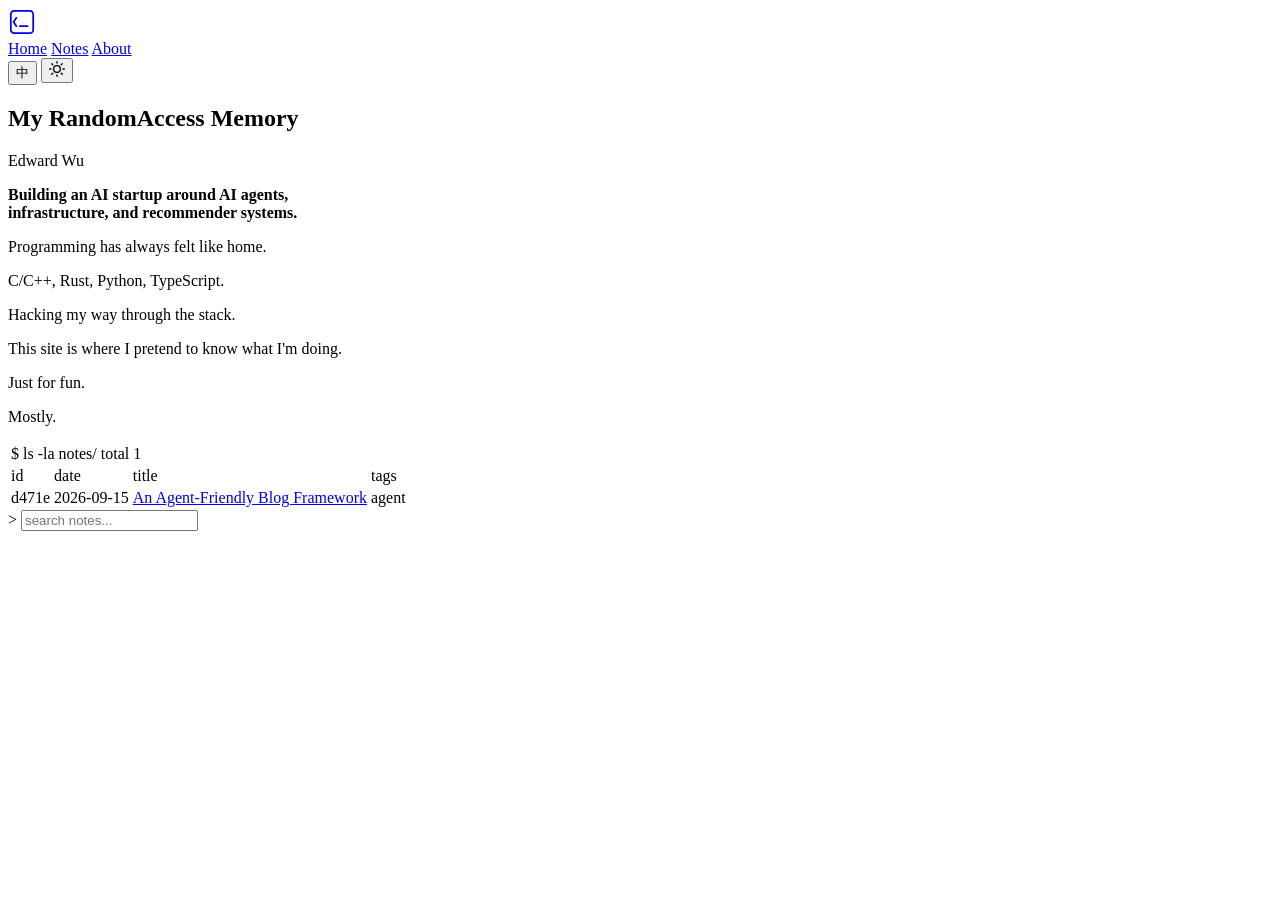
==== en/index.html @ 862ba53a "Deploy from membox: 8bcd34fa6c7d0d629f1f5a182af9117bf412e932 edzwu/membox@8bcd34fa6c7d0d629f1f5a182a" ====
<!doctype html><html lang=en><head><meta name=generator content="Hugo 0.160.1"><meta charset=utf-8><meta name=viewport content="width=device-width,initial-scale=1"><link rel=icon type=image/png sizes=32x32 href=/favicon-32x32.png><link rel=icon type=image/png sizes=16x16 href=/favicon-16x16.png><script>(function(){var t,e=localStorage.getItem("theme");(e==="dark"||e==="light")&&(document.documentElement.dataset.theme=e),t=localStorage.getItem("lang"),t&&(document.documentElement.dataset.savedLang=t)})()</script><title>Edward's Notes</title><meta name=description content="Intelligence is the ability to avoid doing work, yet getting the work done."><link rel=stylesheet media=screen href="/css/main.css?v=42"></head><body class=home data-site-title="Edward's Notes" data-home-url=/en/ data-notes-url=/en/notes/ data-about-url=/en/about/ data-nav-home-label=Home data-nav-notes-label=Notes data-nav-about-label=About><header class=site-nav id=site-nav><a href=/en/ class=nav-logo data-nav-refresh=true aria-label=Home><svg viewBox="0 0 40 40" width="28" height="28" aria-hidden="true" fill="none" stroke="currentColor" stroke-width="2.5" stroke-linecap="round"><rect x="4" y="4" width="32" height="32" rx="5"/><polyline points="12,14 8,20 12,26"/><line x1="17" y1="26" x2="28" y2="26"/></svg></a><nav class=nav-links><a href=/en/ data-nav-refresh=true aria-current=page>Home</a>
<a href=/en/notes/ data-nav-refresh=true>Notes</a>
<a href=/en/about/ data-nav-refresh=true>About</a></nav></header><button class="lang-toggle top-btn lang-toggle-nav" data-target-lang=zh data-target-url=/zh/ aria-label="Switch language" title="Switch language">
中
</button>
<button class="theme-toggle top-btn theme-toggle-nav" aria-label="Toggle theme">
<svg class="theme-icon-sun" viewBox="0 0 24 24" width="16" height="16" fill="none" stroke="currentColor" stroke-width="2" stroke-linecap="round" stroke-linejoin="round" aria-hidden="true"><circle cx="12" cy="12" r="5"/><path d="M12 1v2m0 18v2M4.22 4.22l1.42 1.42M18.36 18.36l1.42 1.42M1 12h2m18 0h2M4.22 19.78l1.42-1.42M18.36 5.64l1.42-1.42"/></svg>
<svg class="theme-icon-moon" viewBox="0 0 24 24" width="16" height="16" fill="none" stroke="currentColor" stroke-width="2" stroke-linecap="round" stroke-linejoin="round" aria-hidden="true" style="display:none"><path d="M21 12.79A9 9 0 1111.21 3 7 7 0 0021 12.79z"/></svg></button><main class=home-main><section class=hero><div class=hero-headline><h1 class=hero-title id=typewriter-title aria-label="My Random Access Memory"><span>My Random</span><span>Access Memory</span></h1></div><div class=hero-about><p class=hero-name>Edward Wu</p><p><strong>Building an AI startup around AI agents,<br>infrastructure, and recommender systems.</strong></p><p>Programming has always felt like home.</p><p class=hero-skills>C/C++, Rust, Python, TypeScript.</p><p class=hero-motto>Hacking my way through the stack.</p><p class=hero-motto>This site is where I pretend to know what I'm doing.</p><p class=hero-motto>Just for fun.</p><p class=hero-motto>Mostly.</p></div></section><section class=notes-section><table class=ls-table id=note-list><thead class=ls-head><tr><td colspan=4>$ ls -la notes/ <span class=ls-total>total 1</span></td></tr><tr class=ls-columns><td>id</td><td>date</td><td>title</td><td>tags</td></tr></thead><tbody><tr class=ls-row data-title="an agent-friendly blog framework" data-tldr="agora is a lightweight hugo-based blog evolving from human-readable to agent-native. covers markdown-first approach, terminal aesthetics, client-side search, and roadmap: did identity, rss, cross-site search, repl interaction, annotation layer." data-tags="agent "><td class=ls-id>d471e</td><td class=ls-date>2026-09-15</td><td class=ls-title><a href=/en/notes/d471e8442e94/>An Agent-Friendly Blog Framework</a></td><td class=ls-tags><span class=ls-tag>agent</span></td></tr></tbody></table></section><div class=no-results id=no-results hidden><p>no matches found.</p></div></main><div class=repl-search><span class=repl-prompt>></span>
<input type=text id=home-search placeholder="search notes..." autocomplete=off></div><script src="/js/main.js?v=7"></script></body></html>
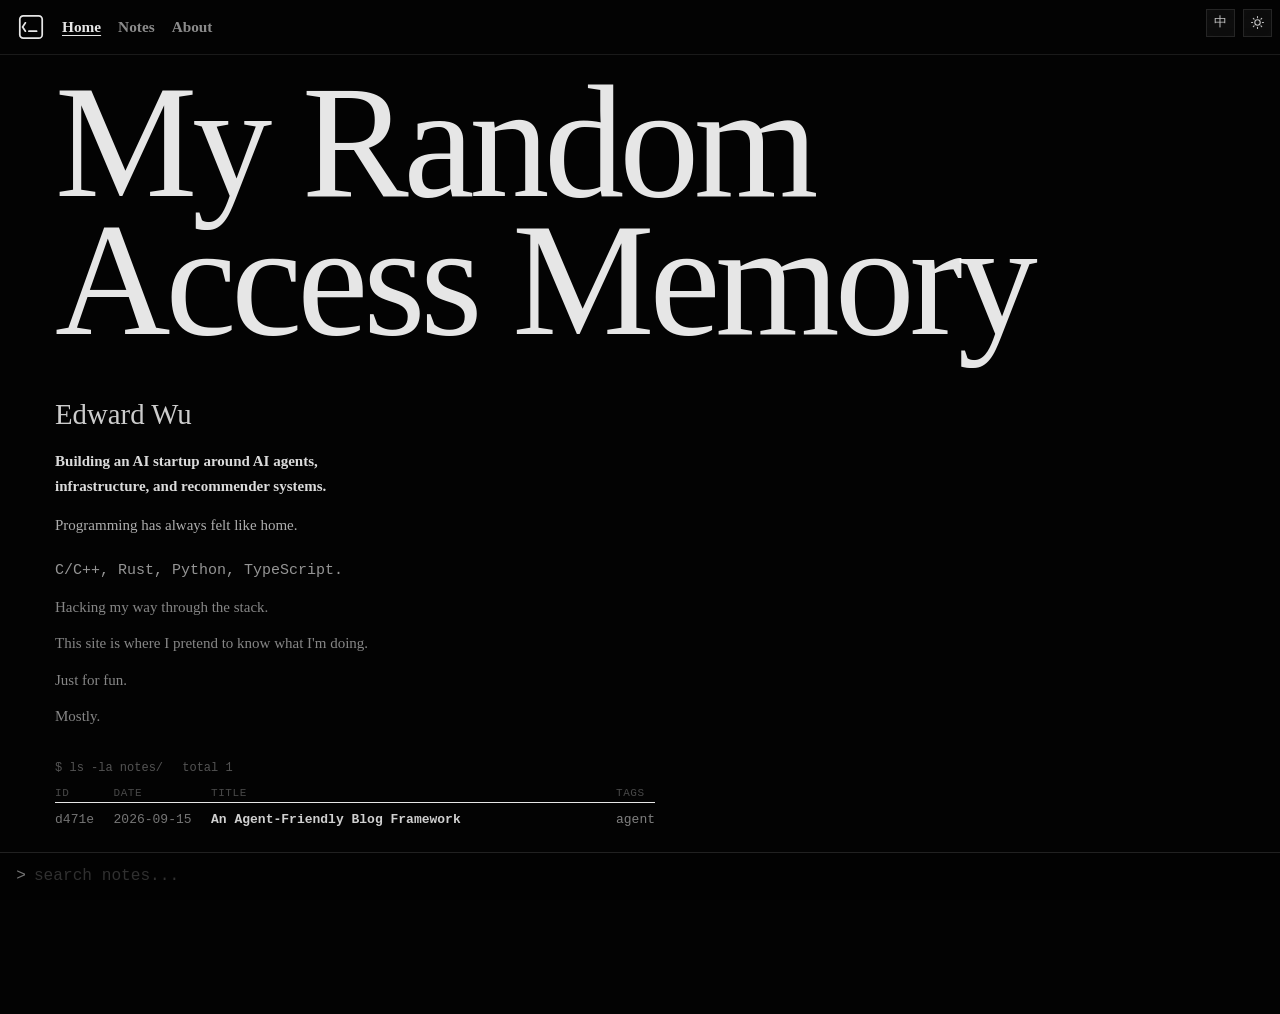
==== commit 3e313887: "Deploy from agora: 605a728e8af48f4b8d59328f6b977ad4914398e5 edzwu/agora@605a728e8af48f4b8d59328f6b97" ====
--- a/en/index.html
+++ b/en/index.html
@@ -1,4 +1,4 @@
-<!doctype html><html lang=en><head><meta name=generator content="Hugo 0.160.1"><meta charset=utf-8><meta name=viewport content="width=device-width,initial-scale=1"><link rel=icon type=image/png sizes=32x32 href=/favicon-32x32.png><link rel=icon type=image/png sizes=16x16 href=/favicon-16x16.png><script>(function(){var t,e=localStorage.getItem("theme");(e==="dark"||e==="light")&&(document.documentElement.dataset.theme=e),t=localStorage.getItem("lang"),t&&(document.documentElement.dataset.savedLang=t)})()</script><title>Edward's Notes</title><meta name=description content="Intelligence is the ability to avoid doing work, yet getting the work done."><link rel=stylesheet media=screen href="/css/main.css?v=42"></head><body class=home data-site-title="Edward's Notes" data-home-url=/en/ data-notes-url=/en/notes/ data-about-url=/en/about/ data-nav-home-label=Home data-nav-notes-label=Notes data-nav-about-label=About><header class=site-nav id=site-nav><a href=/en/ class=nav-logo data-nav-refresh=true aria-label=Home><svg viewBox="0 0 40 40" width="28" height="28" aria-hidden="true" fill="none" stroke="currentColor" stroke-width="2.5" stroke-linecap="round"><rect x="4" y="4" width="32" height="32" rx="5"/><polyline points="12,14 8,20 12,26"/><line x1="17" y1="26" x2="28" y2="26"/></svg></a><nav class=nav-links><a href=/en/ data-nav-refresh=true aria-current=page>Home</a>
+<!doctype html><html lang=en><head><meta name=generator content="Hugo 0.160.1"><meta charset=utf-8><meta name=viewport content="width=device-width,initial-scale=1"><link rel=icon type=image/png sizes=32x32 href=/favicon-32x32.png><link rel=icon type=image/png sizes=16x16 href=/favicon-16x16.png><script>(function(){var t,e=localStorage.getItem("theme");(e==="dark"||e==="light")&&(document.documentElement.dataset.theme=e),t=localStorage.getItem("lang"),t&&(document.documentElement.dataset.savedLang=t)})()</script><title>Edward's Notes</title><meta name=description content="Intelligence is the ability to avoid doing work, yet getting the work done."><link rel=stylesheet media=screen href="/css/main.css?v=43"></head><body class=home data-site-title="Edward's Notes" data-home-url=/en/ data-notes-url=/en/notes/ data-about-url=/en/about/ data-nav-home-label=Home data-nav-notes-label=Notes data-nav-about-label=About><header class=site-nav id=site-nav><a href=/en/ class=nav-logo data-nav-refresh=true aria-label=Home><svg viewBox="0 0 40 40" width="28" height="28" aria-hidden="true" fill="none" stroke="currentColor" stroke-width="2.5" stroke-linecap="round"><rect x="4" y="4" width="32" height="32" rx="5"/><polyline points="12,14 8,20 12,26"/><line x1="17" y1="26" x2="28" y2="26"/></svg></a><nav class=nav-links><a href=/en/ data-nav-refresh=true aria-current=page>Home</a>
 <a href=/en/notes/ data-nav-refresh=true>Notes</a>
 <a href=/en/about/ data-nav-refresh=true>About</a></nav></header><button class="lang-toggle top-btn lang-toggle-nav" data-target-lang=zh data-target-url=/zh/ aria-label="Switch language" title="Switch language">
 中
--- a/css/main.css
+++ b/css/main.css
@@ -0,0 +1,2849 @@
+@font-face {
+   font-family: 'HLR'; 
+   font-style: normal; 
+   font-weight: 400; 
+   src: url(/fonts/ibmplexserif-light.woff2) format('woff2');
+}
+@font-face {
+   font-family: 'CLIG';
+   font-style: normal;
+   font-weight: 400;
+   src: url(https://fonts.clig.dev/iAWriterDuospace-Regular.woff2) format('woff2');
+}
+@font-face {
+   font-family: 'CLIG';
+   font-style: italic;
+   font-weight: 400;
+   src: url(https://fonts.clig.dev/iAWriterDuospace-Italic.woff2) format('woff2');
+}
+@font-face {
+   font-family: 'CLIG';
+   font-style: normal;
+   font-weight: 600;
+   src: url(https://fonts.clig.dev/iAWriterDuospace-Bold.woff2) format('woff2');
+}
+@font-face {
+   font-family: 'CLIG';
+   font-style: italic;
+   font-weight: 600;
+   src: url(https://fonts.clig.dev/iAWriterDuospace-BoldItalic.woff2) format('woff2');
+}
+@font-face {
+   font-family: 'CLIG';
+   font-style: normal;
+   font-weight: 800;
+   src: url(https://fonts.clig.dev/EditorialNew-Regular.woff2) format('woff2');
+}
+@font-face {
+   font-family: 'HLR'; 
+   font-style: italic; 
+   font-weight: 400; 
+   src: url(/fonts/ibmplexserif-lightitalic.woff2) format('woff2');
+}
+@font-face {
+   font-family: 'HLR'; 
+   font-style: normal; 
+   font-weight: 800; 
+   src: url(/fonts/texgyreheros-bold.woff2) format('woff2');
+}
+@font-face {
+   font-family: 'HLR'; 
+   font-style: italic; 
+   font-weight: 800; 
+   src: url(/fonts/texgyreheros-bolditalic.woff2) format('woff2');
+}
+@font-face {
+   font-family: 'CLIG-PRE'; 
+   font-style: normal; 
+   font-weight: 400; 
+   src: url(/fonts/ibmplexmono-regular.woff2) format('woff2');
+}
+@font-face {
+   font-family: 'CLIG-PRE'; 
+   font-style: normal; 
+   font-weight: 800; 
+   src: url(/fonts/ibmplexmono-bold.woff2) format('woff2');
+}
+
+* {
+   font-family: inherit;
+   font-size: inherit;
+   font-weight: inherit;
+   line-height: inherit;
+   letter-spacing: inherit;
+   vertical-align: baseline;
+    
+   margin: 0;
+   padding: 0;
+    
+   color: inherit;
+   text-decoration: none;
+   text-underline-offset: 0.2em;
+   text-decoration-thickness: 1px;
+}
+
+html {
+   font-family: 'CLIG', 'HLR', serif;
+   font-weight: 400;
+   font-size: 62.5%;
+   -webkit-font-smoothing: antialiased;
+   text-align: left;
+}
+
+body {
+   font-size: 1.55rem;
+   line-height: 1.42;
+}
+@media (min-width: 1000px) {
+   body {
+      font-size: 1.6rem;
+   }
+}
+@media (min-width: 1200px) {
+   body {
+      font-size: 17px;
+   }
+}
+@media (min-width: 1600px) {
+   body {
+      font-size: 20px;
+   }
+}
+
+@media (min-width: 901px) {
+   body {
+      display: grid;
+      grid-template-columns: 25% 75%;
+      grid-gap: 0;
+   }
+   #TableOfContents {
+      grid-column: 1 / 2;
+      grid-row: 1 / 2;
+      box-sizing: border-box;
+      margin-top: 100vh;
+   }
+   #TableOfContents > ul {
+      position: -webkit-sticky;
+      position: sticky;
+      top: 0;
+      padding: calc(1.5em *0.5) 0;
+      height: 100vh;
+      box-sizing: border-box;
+      overflow: auto;
+   }
+   main {
+      grid-column: 1 / 3;
+      grid-row: 1 / 2;
+      box-sizing: border-box;
+   }
+}
+
+@media (min-width: 901px) and (min-height: 800px) {
+   #TableOfContents > ul {
+      padding-top: 1.5em;
+   }
+}
+
+#TableOfContents {
+   text-align: left;
+   top: 0;
+   left: 0;
+   bottom: 0;
+   right: 0;
+   z-index: 100;
+   -webkit-backdrop-filter: blur(3px);
+   backdrop-filter: blur(3px);
+}
+
+#menu-button {
+   display: none;
+}
+
+@media (max-width: 900px) {
+   .menu-open {
+      overflow: hidden;
+   }
+   #menu-button {
+      display: inline-block;
+      width: 100%;
+      position: fixed;
+      top: 0;
+      left: 0;
+      right: 0;
+      text-align: right;
+      padding: calc(1.5em *0.5) 2em;
+      z-index: 200;
+      border: none;
+      background: none;
+      cursor: pointer;
+      font-weight: 800;
+      font-size: 1.1em;
+   }
+   .menu-open #menu-button {
+      display: none;
+   }
+   #TableOfContents {
+      display: none;
+      position: fixed;
+      overflow: scroll;
+      padding: calc(1.5em *0.5) 0 1.5em;
+      font-weight: 800;
+      line-height: 1.2;
+   }
+   .menu-open #TableOfContents {
+      display: block;
+   }
+}
+
+#TableOfContents ul {
+   list-style: none;
+}
+
+@media (min-width: 901px) {
+   #TableOfContents > ul {
+      max-width: 18em;
+      margin: 0 auto;
+   }
+   #TableOfContents a {
+      display: inline-block;
+      opacity: 0.7;
+      transition: opacity 0.3s ease;
+   }
+}
+
+#TableOfContents > ul > li {
+   padding: 0 1.5em;
+}
+
+#TableOfContents ul ul {
+   padding: calc(1.5em * 0.25) 0 calc(1.5em * 0.25) 1.5em;
+   font-size: 66%;
+}
+
+#TableOfContents ul ul li {
+   margin-top: 0;
+   border-top: none;
+   padding: calc(1.5em * 0.05) 0;
+}
+
+#TableOfContents a:hover,
+#TableOfContents a:focus {
+   opacity: 1;
+   text-decoration: underline;
+}
+
+#TableOfContents .active > a {
+   opacity: 1;
+}
+
+@media (max-width: 900px) {
+   #TableOfContents a {
+      font-size: 250%;
+      opacity: 1;
+      letter-spacing: -0.02em;
+   }
+}
+
+main {
+   padding: 0 1.5em;
+}
+
+@media (min-width: 901px) {
+   main > section > section {
+      padding-left: 25%;
+   }
+}
+
+main > section > h1 {
+   position: relative;
+   height: 75vh;
+   max-width: 10em;
+   margin: 0;
+   display: flex;
+   flex-direction: column;
+   justify-content: flex-start;
+   /* text-align: center; */
+   box-sizing: border-box;
+   padding: calc(1.5em * 0.1) 0 0;
+   font-size: 14vw;
+   left: -0.025em;
+   line-height: 1;
+   letter-spacing: -0.05em;
+   font-weight: 800;
+}
+@media (max-width: 750px) and (orientation: landscape) {
+   main > section > h1 {
+      font-size: 10vw;
+   }
+}
+@media (min-width: 1000px) {
+   main > section > h1 {
+      font-size: 150px;
+   }
+}
+@media (min-width: 120vh) {
+   main > section > h1 {
+      font-size: 16vh;
+   }
+}
+
+main > section > h1 + p {
+   position: relative;
+   height: 25vh;
+   display: table-cell;
+   vertical-align: bottom;
+   margin: 0 auto;
+   box-sizing: border-box;
+   padding: 0 0 1.5em;
+   max-width: 35em;
+   font-weight: 800;
+}
+
+main > section > h1 + p a {
+   display: inline;
+}
+
+.github-button {
+   margin: 1.5em auto;
+}
+
+/* HACK: this makes the table of contents highlighting work when you click on a link in the table of contents */
+section {
+   margin-bottom: 1px;
+}
+
+section section:after {
+   content: " ";
+   display: block;
+   width: 100%;
+   height: calc(33vh - (1.5em * 2));
+}
+
+section section:last-child::after {
+   content: none;
+}
+
+h2, h3 {
+   position: -webkit-sticky;
+   position: sticky;
+   top: 0;
+   margin: 0 auto 0;
+   padding: calc(1.5em *0.5) 7em calc(1.5em *0.5) 0;
+   z-index: 50;
+   font-weight: 800;
+}
+
+h3 {
+   white-space: nowrap;
+}
+
+@media (min-width: 901px) and (min-height: 800px) {
+   h2, h3 {
+      padding-top: 1.5em;
+      padding-right: 0;
+   }
+}
+
+h3:before {
+   content: attr(data-parent-heading)" ";
+   display: inline-block;
+   font-weight: 400;
+   padding-right: 0.5em;
+   position: relative;
+   opacity: 0.7;
+}
+
+h2:after, h3:after {
+   content: " ";
+   position: absolute;
+   top: calc(1.5em *-0.5);
+   left: 0;
+   right: 0;
+   bottom: 0;
+   z-index: -1;
+}
+
+h4, h5, h6 {
+   font-weight: 800;
+}
+
+h1 a.permalink {
+   display: none;
+}
+
+a.permalink::before {
+   content: "#";
+}
+
+a.permalink {
+   font-weight: 400;
+   text-decoration: none;
+   margin-left: 0.5em;
+   opacity: 0.7;
+}
+
+@media (max-width: 900px) {
+   a.permalink {
+      display: none;
+   }
+}
+
+a.permalink:hover,
+a.permalink:focus {
+   opacity: 1;
+   text-decoration: none;
+}
+
+a.permalink:hover::after,
+a.permalink:focus::after {
+   content: " permalink ";
+   font-size: 60%;
+   text-transform: uppercase;
+   vertical-align: middle;
+}
+
+main p, 
+main ol, 
+main ul,
+main iframe, 
+main img, 
+main blockquote, 
+main table, 
+main hr { 
+   margin: 1.7em 0;
+   font-weight: 400;
+}
+
+main ol li, 
+main ul li {
+   padding-left: 3em;
+}
+
+main ul li {
+   list-style: none;
+}
+
+main ul li:before {
+   content: " ";
+   position: relative;
+   float: left;
+   margin-left: -1.5em;
+   top: 0.45em;
+   width: 0.6em;
+   height: 0.6em;
+   border-radius: 50%;
+}
+
+main ol {
+   counter-reset: ordered-list;
+}
+
+main ol > li {
+   list-style: none;
+   counter-increment: ordered-list;
+}
+
+main ol > li:before {
+   content: counter(ordered-list)". ";
+   float: left;
+   min-width: 3em;
+   margin-left: -3em;
+   text-align: center;
+}
+
+main a {
+   text-decoration: underline;
+}
+
+main strong {
+   font-weight: 600;
+}
+
+main img {
+   display: block;
+   width: 100%;
+   height: auto;
+   margin: 4rem auto;
+}
+
+main quote {
+   font-style: italic;
+}
+
+main quote:before {
+   content: "\201C";
+   padding-right: 0.1em;
+}
+
+main quote:after {
+   content: "\201D";
+   padding-left: 0.05em;
+}
+
+main blockquote {
+   font-style: italic;
+   padding-left: 1.5em;
+   padding-right: 1.5em;
+   box-sizing: border-box;
+   margin: 4rem auto 0;
+}
+
+main blockquote p:first-child::before {
+   content: "\201C";
+   position: relative;
+   float: left;
+   text-align: right;
+   width: 1.4em;
+   margin-left: -1.5em;
+   padding-right: 0.1em;
+}
+
+main blockquote p:last-child::after {
+   content: "\201D";
+   padding-left: 0.05em;
+}
+
+main cite {
+   position: relative;
+   display: block;
+   padding-left: 1.5em;
+   box-sizing: border-box;
+   font-style: normal;
+   margin: 0 auto 4rem;
+}
+
+main cite:before {
+   content: "–";
+   position: relative;
+   float: left;
+   margin-left: -1.5em;
+   width: 1.5em;
+}
+
+main table {
+   width: 100%;
+   height: auto;
+   margin: 4rem auto;
+   border-collapse: collapse;
+}
+
+main table th {
+   font-weight: 600;
+   padding: calc(1.7em * 0.25) 0;
+   border-bottom: 2px solid;
+}
+
+main table td {
+   border-top: 1px solid;
+   padding: calc(1.7em * 0.25) 0;
+}
+
+main hr {
+   border: none;
+   border-bottom: 1px solid;
+   margin: 4rem auto;
+}
+
+h2+p, h3+p {
+   margin-top: calc(1.7em *0.5);
+}
+
+code {
+   font-family: 'CLIG-PRE';
+   padding: 0 0.25em;
+}
+
+pre {
+   display: block;
+   position: relative;
+   width: 100%;
+   box-sizing: border-box;
+   margin: 4rem auto;
+   padding: 2.5em 5px 5px;
+   font-size: 14px;
+   line-height: 1.8;
+   color: white;
+   border-radius: 5px;
+}
+
+pre code {
+   display: block;
+   overflow-x: auto;
+   padding: 3em 3rem;
+   font-weight: 400;
+   border-radius: 0 0 3px 3px;
+}
+
+pre code strong {
+   font-weight: 600;
+}
+
+@media (min-width: 750px) {
+   body section h2,
+   body section h3,
+   body section h4,
+   body section h5,
+   body section h6,
+   body section p,
+   body section ol,
+   body section ul,
+   body section pre,
+   body section iframe,
+   body section img,
+   body section blockquote,
+   body section table,
+   body section hr {
+      margin-left: auto;
+      margin-right: auto;
+      max-width: 78rem;
+   }
+}
+
+@media (min-width: 900px) {
+   body section h2,
+   body section h3,
+   body section h4,
+   body section h5,
+   body section h6,
+   body section p,
+   body section ol,
+   body section ul,
+   body section pre,
+   body section iframe,
+   body section img,
+   body section blockquote,
+   body section table,
+   body section hr {
+      max-width: 60rem;
+   }
+}
+
+footer {
+   margin-top: 100vh;
+   padding: 1.5em;
+   grid-column: 1 / 3;
+}
+footer a {
+   text-decoration: underline;
+}
+footer strong {
+   font-weight: 600;
+}
+
+body section iframe {
+   display: block;
+   margin-left:auto!important;
+   margin-right:auto!important;
+   width: 100%!important;
+}
+
+
+body {
+   color: rgba(0,0,0,1);
+   background: rgba(255,255,255,1);
+}
+#TableOfContents {
+   background: rgba(255,255,255,0.6);
+}
+h2:after, h3:after {
+   background: rgba(255,255,255,1);
+   box-shadow: 0 0 25px rgba(255,255,255,1);
+}
+main ul li:before {
+   background: rgba(0,0,0,1);
+}
+code {
+   background: rgba(0,0,0,0.3);
+}
+pre {
+   background: rgba(0,0,0,0.3);
+}
+pre code {
+   color: rgb(255,255,255,1);
+   background: rgba(0,0,0,0.5);
+}
+/* ===== Homepage & List Page Overrides ===== */
+/* ===== Homepage: sidebar + post list ===== */
+/* ===== Global nav & search ===== */
+.site-nav {
+   display: flex;
+   align-items: center;
+   gap: 1em;
+   position: relative;
+   z-index: 90;
+   padding: calc(1.5em * 0.5) 1em;
+   border-bottom: 1px solid rgba(0,0,0,0.1);
+}
+
+.nav-logo {
+   display: inline-flex;
+   align-items: center;
+   justify-content: center;
+   text-decoration: none;
+   flex-shrink: 0;
+}
+
+.nav-logo svg {
+   display: block;
+}
+
+.nav-links {
+   display: flex;
+   gap: 1em;
+   align-items: center;
+}
+
+.nav-links a {
+   font-weight: 800;
+   font-size: 0.9em;
+   text-decoration: none;
+   opacity: 0.6;
+   transition: opacity 0.2s ease;
+}
+
+.nav-links a:hover,
+.nav-links a[aria-current="page"] {
+   opacity: 1;
+   text-decoration: underline;
+}
+
+.theme-toggle {
+   margin-left: auto;
+   display: inline-flex;
+   align-items: center;
+   justify-content: center;
+   background: none;
+   border: none;
+   cursor: pointer;
+   padding: 0.25em;
+   opacity: 0.55;
+   transition: opacity 0.2s ease;
+   color: inherit;
+}
+
+.theme-toggle:hover {
+   opacity: 1;
+}
+
+.lang-toggle {
+   display: inline-flex;
+   align-items: center;
+   justify-content: center;
+   background: none;
+   border: none;
+   cursor: pointer;
+   padding: 0.25em 0.35em;
+   opacity: 0.55;
+   transition: opacity 0.2s ease;
+   color: inherit;
+   font-family: 'CLIG-PRE', monospace;
+   font-size: 13px;
+   min-width: 1.8em;
+}
+
+.lang-toggle:hover {
+   opacity: 1;
+}
+
+.top-btn {
+   display: inline-flex;
+   align-items: center;
+   justify-content: center;
+   background: rgba(128,128,128,0.1);
+   border: 1px solid rgba(128,128,128,0.25);
+   cursor: pointer;
+   padding: 0.45rem;
+   color: inherit;
+   font-family: 'CLIG-PRE', monospace;
+   font-size: 13px;
+   line-height: 1;
+   min-width: 2.2em;
+   min-height: 2.2em;
+   opacity: 0.85;
+   transition: opacity 0.2s ease, background 0.2s ease, border-color 0.2s ease;
+   -webkit-backdrop-filter: blur(12px);
+   backdrop-filter: blur(12px);
+   box-sizing: border-box;
+}
+
+.top-btn:hover {
+   opacity: 1;
+   background: rgba(128,128,128,0.18);
+   border-color: rgba(128,128,128,0.4);
+}
+
+.top-btn svg {
+   width: 1em;
+   height: 1em;
+}
+
+.article-back {
+   display: none;
+   text-decoration: none;
+}
+
+.toc-back {
+   display: inline-block;
+   margin-bottom: 1.2em;
+   font-weight: 800;
+   font-size: 1.15em;
+   opacity: 0.55;
+   text-decoration: none;
+}
+
+.toc-back:hover,
+.toc-back:focus {
+   opacity: 1;
+   text-decoration: underline;
+}
+
+@media (min-width: 901px) {
+   .lang-toggle-nav {
+      display: inline-flex;
+      position: fixed;
+      top: 0.85rem;
+      right: 4.5rem;
+      top: max(0.85rem, env(safe-area-inset-top));
+      right: max(4.5rem, env(safe-area-inset-right));
+      z-index: 200;
+      margin-left: 0;
+   }
+   .theme-toggle-nav {
+      display: inline-flex;
+      position: fixed;
+      top: 0.85rem;
+      right: 0.85rem;
+      top: max(0.85rem, env(safe-area-inset-top));
+      right: max(0.85rem, env(safe-area-inset-right));
+      z-index: 200;
+      margin-left: 0;
+   }
+   .theme-toggle-left {
+      display: inline-flex;
+      position: fixed;
+      top: 0.85rem;
+      left: 0.85rem;
+      top: max(0.85rem, env(safe-area-inset-top));
+      left: max(0.85rem, env(safe-area-inset-left));
+      z-index: 200;
+      margin-left: 0;
+   }
+
+   /* Article page: both toggles sit side-by-side on the right */
+   .single-page .theme-toggle-left {
+      left: auto;
+      right: 0.85rem;
+      right: max(0.85rem, env(safe-area-inset-right));
+   }
+}
+
+@media (max-width: 900px) {
+   .lang-toggle-nav,
+   .theme-toggle-nav {
+      top: 0.85rem;
+      top: max(0.85rem, env(safe-area-inset-top));
+      bottom: auto;
+      z-index: 201;
+      margin-left: 0;
+   }
+   .lang-toggle-nav {
+      display: inline-flex;
+      position: fixed;
+      right: 4.5rem;
+      right: max(4.5rem, env(safe-area-inset-right));
+   }
+   .theme-toggle-nav {
+      display: inline-flex;
+      position: fixed;
+      right: 0.85rem;
+      right: max(0.85rem, env(safe-area-inset-right));
+   }
+   .theme-toggle-left {
+      display: inline-flex;
+      position: fixed;
+      top: calc(1.5em * 0.5);
+      left: 1.5em;
+      z-index: 201;
+      margin-left: 0;
+   }
+}
+
+/* REPL search */
+.repl-search {
+   position: fixed;
+   bottom: 0;
+   left: 0;
+   right: 0;
+   z-index: 100;
+   display: flex;
+   align-items: center;
+   gap: 0.5em;
+   padding: 0.75em 1em;
+   border-top: 1px solid rgba(0,0,0,0.15);
+   background: rgba(255,255,255,0.95);
+   font-family: 'CLIG-PRE', monospace;
+   font-size: 0.95em;
+}
+
+.repl-prompt {
+   opacity: 0.5;
+   flex-shrink: 0;
+}
+
+#home-search {
+   flex: 1;
+   border: none;
+   background: transparent;
+   outline: none;
+   font-family: 'CLIG-PRE', monospace;
+   font-size: inherit;
+   color: inherit;
+   padding: 0;
+   min-width: 0;
+}
+
+#home-search::placeholder {
+   opacity: 0.4;
+}
+
+/* ===== Homepage ===== */
+body.home {
+   display: block;
+   color: rgba(255,255,255,0.9);
+   background: rgb(3,3,3);
+}
+
+.home #menu-button,
+.home #TableOfContents {
+   display: none;
+}
+
+.home .site-nav {
+   color: rgba(255,255,255,0.9);
+   background: rgb(3,3,3);
+   border-bottom-color: rgba(255,255,255,0.09);
+}
+
+.home .repl-search {
+   background: rgba(3,3,3,0.95);
+   border-top-color: rgba(255,255,255,0.12);
+}
+
+.home-main {
+   max-width: none;
+   margin: 0;
+   padding: 0.9em clamp(26px, 4.3vw, 56px) 5.5em;
+}
+
+/* Hero */
+.hero {
+   min-height: auto;
+   display: flex;
+   flex-direction: column;
+   align-items: flex-start;
+   justify-content: flex-start;
+   text-align: left;
+   width: 100%;
+   max-width: 64em;
+   margin: 0;
+   padding: 0.25em 0 1.45em;
+   box-sizing: border-box;
+}
+
+.hero-headline {
+   width: 100%;
+}
+
+.hero-title {
+   font-family: 'HLR', serif;
+   font-weight: 400;
+   font-size: clamp(66px, 12.5vw, 172px);
+   line-height: 0.86;
+   letter-spacing: -0.032em;
+   margin: 0;
+   padding: 0;
+}
+
+.hero-title > span {
+   display: block;
+}
+
+.type-char {
+   display: inline;
+}
+
+.type-cursor {
+   display: inline;
+   animation: blink 1s step-end infinite;
+}
+
+@keyframes blink {
+   0%, 100% { opacity: 1; }
+   50% { opacity: 0; }
+}
+
+.hero-about {
+   margin-top: 2.9em;
+   max-width: 52rem;
+   color: rgba(255,255,255,0.68);
+   line-height: 1.68;
+}
+
+.hero-about p {
+   margin: 0;
+   font-size: 15px;
+}
+
+.hero-about p + p {
+   margin-top: 0.9em;
+}
+
+.hero-name {
+   font-family: 'HLR', serif !important;
+   font-size: clamp(28px, 2.25vw, 34px) !important;
+   line-height: 1.05;
+   margin-bottom: 0.7em !important;
+   color: rgba(255,255,255,0.8);
+}
+
+.hero-oneline {
+   font-size: 14px;
+   opacity: 0.5;
+   font-weight: 400;
+   margin-left: 0.3em;
+}
+
+.hero-skills {
+   font-family: 'CLIG-PRE', monospace;
+   font-size: 15px !important;
+   margin-top: 1.35em !important;
+   color: rgba(255,255,255,0.58) !important;
+}
+
+.hero-motto {
+   margin-top: 0.75em !important;
+   color: rgba(255,255,255,0.52) !important;
+}
+
+.hero-about strong {
+   color: rgba(255,255,255,0.86);
+   font-weight: 800;
+}
+
+/* Notes section */
+.notes-section {
+   width: 100%;
+   max-width: none;
+   margin: 0;
+   padding: 0 0 5em;
+}
+
+.ls-page-main {
+   width: 100%;
+   max-width: 88em;
+   margin: 0 auto;
+   padding: 1em 1.2em 5.5em;
+}
+
+.ls-section {
+   width: 100%;
+   max-width: none;
+   margin: 0;
+}
+
+.notes-index-main {
+   width: 100%;
+   max-width: 96em;
+   margin: 0 auto;
+   padding: 1em 2em 5.5em 1em;
+}
+
+.notes-index-section {
+   width: 100%;
+}
+
+@media (max-width: 900px) {
+   .home-main {
+      padding-top: 0.6em;
+   }
+
+   .hero {
+      justify-content: flex-start;
+      min-height: auto;
+      max-width: 100%;
+      padding-top: 0.1em;
+   }
+
+   .hero-title {
+      font-size: clamp(48px, 13vw, 96px);
+      line-height: 0.9;
+   }
+
+   .hero-about {
+      margin-top: 1.8em;
+      max-width: 100%;
+      line-height: 1.62;
+   }
+
+   .hero-about p {
+      font-size: 14px;
+   }
+
+   .hero-about p + p {
+      margin-top: 0.85em;
+   }
+
+   .hero-about br {
+      display: initial;
+   }
+
+   .hero-name {
+      font-size: 25px !important;
+   }
+
+   .notes-section {
+      width: 100%;
+      padding-left: 1.15em;
+      padding-right: 1.15em;
+      box-sizing: border-box;
+   }
+
+   .ls-page-main {
+      padding-left: 1.15em;
+      padding-right: 1.15em;
+      box-sizing: border-box;
+   }
+
+   .notes-index-main {
+      padding-left: 1.15em;
+      padding-right: 1.15em;
+      box-sizing: border-box;
+   }
+}
+
+/* ls table */
+.ls-table {
+   width: 100%;
+   border-collapse: collapse;
+   font-family: 'CLIG-PRE', monospace;
+   font-size: 13px;
+   line-height: 1.5;
+   table-layout: auto;
+   margin: 0;
+}
+
+.ls-head {
+   border-bottom: 1px solid rgba(0,0,0,0.2);
+}
+
+.ls-head td {
+   border-top: none;
+   padding: 0.4em 0;
+   opacity: 0.35;
+   font-size: 12px;
+}
+
+.ls-columns td {
+   padding: 0.3em 0 0.1em;
+   opacity: 0.3;
+   font-size: 11px;
+   text-transform: uppercase;
+   letter-spacing: 0.05em;
+}
+
+.ls-total {
+   margin-left: 1em;
+}
+
+.ls-row {
+   border-bottom: 1px solid rgba(0,0,0,0.1);
+   transition: background 0.15s ease;
+}
+
+.ls-row:last-child {
+   border-bottom: none;
+}
+
+.ls-row:hover {
+   background: rgba(0,0,0,0.03);
+}
+
+.ls-row[hidden] {
+   display: none;
+}
+
+.ls-id,
+.ls-date {
+   white-space: nowrap;
+   padding: 0.5em 1.5em 0.5em 0;
+   opacity: 0.5;
+   width: 1%;
+}
+
+.ls-title {
+   width: 100%;
+   padding: 0.5em 1.5em 0.5em 0;
+}
+
+.ls-title a {
+   font-weight: 600;
+   text-decoration: none;
+   font-family: inherit;
+   font-size: 13px;
+   opacity: 0.9;
+}
+
+.ls-title a:hover {
+   text-decoration: underline;
+}
+
+.ls-tags {
+   white-space: nowrap;
+   text-align: right;
+   padding: 0.5em 0;
+   width: 1%;
+}
+
+.ls-tag {
+   display: inline-block;
+   opacity: 0.55;
+}
+
+.ls-tag + .ls-tag:before {
+   content: " ";
+}
+
+.notes-index-table {
+   width: 100%;
+   border-collapse: collapse;
+   font-family: 'CLIG-PRE', monospace;
+   font-size: 13px;
+   line-height: 1.5;
+   table-layout: auto;
+   margin: 0;
+}
+
+.notes-index-head {
+   border-bottom: 1px solid rgba(0,0,0,0.2);
+}
+
+.notes-index-head td {
+   border-top: none;
+   padding: 0.4em 0;
+   opacity: 0.35;
+   font-size: 12px;
+}
+
+.notes-index-columns td {
+   padding: 0.3em 0 0.1em;
+   opacity: 0.3;
+   font-size: 11px;
+   text-transform: uppercase;
+   letter-spacing: 0.05em;
+}
+
+.notes-index-total {
+   margin-left: 1em;
+}
+
+.notes-index-row {
+   border-bottom: 1px solid rgba(0,0,0,0.1);
+   transition: background 0.15s ease;
+}
+
+.notes-index-row:last-child {
+   border-bottom: none;
+}
+
+.notes-index-row:hover {
+   background: rgba(0,0,0,0.03);
+}
+
+.notes-index-id,
+.notes-index-date {
+   white-space: nowrap;
+   padding: 0.5em 1.5em 0.5em 0;
+   opacity: 0.5;
+   width: 1%;
+}
+
+.notes-index-title {
+   width: 100%;
+   padding: 0.5em 1.5em 0.5em 0;
+}
+
+.notes-index-title a {
+   font-weight: 600;
+   text-decoration: none;
+   font-family: inherit;
+   font-size: 13px;
+   opacity: 0.9;
+}
+
+.notes-index-title a:hover {
+   text-decoration: underline;
+}
+
+.notes-index-tags {
+   white-space: nowrap;
+   text-align: right;
+   padding: 0.5em 0;
+   width: 1%;
+}
+
+.notes-index-tag {
+   display: inline-block;
+   opacity: 0.55;
+}
+
+.notes-index-tag + .notes-index-tag:before {
+   content: " ";
+}
+
+.no-results {
+   padding: 2em 0;
+   text-align: center;
+   opacity: 0.5;
+   font-family: 'CLIG-PRE', monospace;
+}
+
+/* ===== Article meta & TLDR ===== */
+.page-toc {
+   display: none;
+}
+
+.article-meta {
+   text-align: center;
+   margin: 1.35em 0 2.2em;
+   font-size: 0.9em;
+   opacity: 0.5;
+}
+
+.article-meta time + .article-tags:before {
+   content: " · ";
+}
+
+.article-tag {
+   text-decoration: none;
+}
+
+.article-tag:hover {
+   text-decoration: underline;
+}
+
+.article-tldr {
+   display: flex;
+   align-items: flex-start;
+   gap: 0.9em;
+   max-width: 30.5em;
+   margin: 0 auto;
+   padding: 0.9em 1.2em;
+   border-left: none;
+   font-size: 0.95em;
+   line-height: 1.5;
+   opacity: 0.85;
+}
+
+.article-tldr-rule {
+   flex: 0 0 auto;
+   width: 3px;
+   height: 2.3em;
+   margin-top: 0.15em;
+   background: currentColor;
+}
+
+.article-tldr-copy {
+   min-width: 0;
+}
+
+.article-tldr strong {
+   display: inline;
+   margin-right: 0.55em;
+   font-weight: 600;
+}
+
+.single-main .article-meta,
+.single-main .article-tldr {
+   max-width: var(--article-measure);
+}
+
+.single-main .article-meta {
+   text-align: left;
+}
+
+.single-main .article-tldr {
+   margin-left: 0;
+   margin-right: 0;
+}
+
+.single-main {
+   --article-measure: min(100%, 72rem);
+   --article-hero-measure: min(100%, 112rem);
+   --article-title-measure: 6em;
+   padding: 0 clamp(20px, 5vw, 72px) 6em;
+   font-size: 16px;
+   line-height: 1.45;
+   overflow-wrap: break-word;
+}
+
+.single-main article {
+   max-width: var(--article-hero-measure);
+   margin: 0 auto;
+}
+
+.single-main article > section {
+   margin-bottom: 0;
+}
+
+.single-main article > section::after,
+.single-main article section section::after {
+   content: none;
+}
+
+.single-main h1 {
+   font-family: 'CLIG', 'HLR', serif;
+   display: flex;
+   align-items: center;
+   justify-content: center;
+   min-height: 75vh;
+   box-sizing: border-box;
+   padding: 0.5em 0 0;
+   font-size: clamp(56px, 12vw, 150px);
+   font-weight: 800;
+   line-height: 1;
+   letter-spacing: -0.02em;
+   text-align: center;
+   margin: 0 auto;
+   max-width: var(--article-title-measure);
+}
+
+@media (min-width: 744px) {
+   .single-main h1 {
+      font-size: clamp(72px, 13vw, 165px);
+   }
+}
+
+@media (min-width: 120vh) {
+   .single-main h1 {
+      font-size: min(16vh, 165px);
+   }
+}
+
+.single-main .article-tldr {
+   min-height: 25vh;
+   box-sizing: border-box;
+   padding-top: calc(12.5vh - 2.6em);
+   padding-bottom: 1.7em;
+   text-align: left;
+   max-width: min(100%, 38em);
+   margin: 0 auto;
+}
+
+.single-main .article-meta {
+   max-width: var(--article-measure);
+   margin-left: auto;
+   margin-right: auto;
+   text-align: left;
+   font-family: 'CLIG', 'HLR', serif;
+}
+
+.single-main h2,
+.single-main h3 {
+   position: -webkit-sticky;
+   position: sticky;
+   top: 0;
+   padding: 0.58em 8.5rem 0.58em 0;
+   z-index: 45;
+   max-width: var(--article-measure);
+   line-height: 1.18;
+}
+
+.single-main h2 {
+   font-size: 1.45em;
+   margin-top: 1.9em;
+   margin-bottom: 0.45em;
+}
+
+.single-main h3 {
+   font-size: 1.1em;
+   margin-top: 1.45em;
+   margin-bottom: 0.38em;
+   white-space: normal;
+}
+
+.single-main h3::before {
+   content: attr(data-parent-heading)" ";
+   display: inline-block;
+   font-weight: 400;
+   padding-right: 0.45em;
+   opacity: 0.52;
+}
+
+.single-main h2::after,
+.single-main h3::after {
+   content: " ";
+   position: absolute;
+   top: 0;
+   left: -0.7em;
+   right: -0.7em;
+   bottom: 0;
+   z-index: -1;
+   background: rgba(255,255,255,0.74);
+   -webkit-backdrop-filter: blur(8px);
+   backdrop-filter: blur(8px);
+}
+
+.single-main p,
+.single-main ol,
+.single-main ul,
+.single-main blockquote,
+.single-main table,
+.single-main hr,
+.single-main pre {
+   max-width: var(--article-measure);
+}
+
+.single-main p,
+.single-main li {
+   font-size: 1em;
+}
+
+.single-main li {
+   line-height: 1.45;
+}
+
+.single-main ol li,
+.single-main ul li {
+   padding-left: 1.55em;
+}
+
+.single-main ul li::before {
+   margin-left: -1.05em;
+   top: 0.58em;
+   width: 0.38em;
+   height: 0.38em;
+}
+
+.single-main ol > li::before {
+   min-width: 1.55em;
+   margin-left: -1.55em;
+   text-align: left;
+}
+
+.single-main p,
+.single-main ol,
+.single-main ul {
+   margin-top: 1em;
+   margin-bottom: 1em;
+}
+
+@media (min-width: 1200px) {
+   .single-main {
+      font-size: 17px;
+   }
+}
+
+@media (min-width: 1600px) {
+   .single-main {
+      font-size: 20px;
+   }
+}
+
+.single-main pre {
+   font-size: 14px;
+}
+
+.single-main pre code {
+   padding: 1.4em 1.5em;
+}
+
+.single-main table,
+.single-main pre {
+   overflow-x: auto;
+}
+
+.single-main table {
+   display: block;
+   width: max-content;
+   max-width: var(--article-measure);
+}
+
+.single-main code {
+   overflow-wrap: break-word;
+}
+
+@media (min-width: 1180px) {
+   body.single-page {
+      display: grid;
+      grid-template-columns: 25% minmax(0, 75%);
+   }
+
+   .single-page .page-toc {
+      display: block;
+      grid-column: 1 / 2;
+      grid-row: 1 / 2;
+      align-self: start;
+      position: sticky;
+      top: 0;
+      height: 100vh;
+      box-sizing: border-box;
+      overflow: auto;
+      margin-top: 100vh;
+      padding: calc(1.7em * 0.5) clamp(20px, 3vw, 40px) 1.7em 0;
+      font-family: 'CLIG', 'HLR', serif;
+      font-size: 1.05em;
+      font-weight: 800;
+      line-height: 1.4;
+      border-right: none;
+   }
+
+   .single-page main {
+      grid-column: 2 / 3;
+      grid-row: 1 / 2;
+      --article-sidebar-width: 25vw;
+      padding-left: clamp(28px, 4vw, 72px);
+      padding-right: clamp(28px, 6vw, 96px);
+   }
+
+   .single-main article {
+      margin-left: 0;
+      margin-right: auto;
+   }
+
+   .single-main h1,
+   .single-main .article-tldr {
+      transform: translateX(calc(var(--article-sidebar-width) / -2));
+   }
+
+   .single-page #TableOfContents {
+      margin-top: 0;
+      position: static;
+      background: transparent;
+      -webkit-backdrop-filter: none;
+      backdrop-filter: none;
+   }
+
+   .single-page #TableOfContents > ul {
+      position: static;
+      height: auto;
+      max-width: 18em;
+      margin: 0 auto;
+      padding: 0;
+      overflow: visible;
+   }
+
+   .single-page #TableOfContents > ul > li {
+      padding: 0 1.7em;
+      margin-bottom: 0;
+   }
+
+   .single-page #TableOfContents ul li + li {
+      padding-top: calc(1.7em * 0.25);
+   }
+
+   .single-page #TableOfContents ul ul {
+      padding: 0.5em 0 0 1.7em;
+      font-size: 75%;
+      letter-spacing: 0.025em;
+      opacity: 1;
+   }
+
+   .single-page #TableOfContents a {
+      display: inline-block;
+      opacity: 0.5;
+   }
+
+   .single-page #TableOfContents a:hover,
+   .single-page #TableOfContents a:focus,
+   .single-page #TableOfContents .active > a {
+      opacity: 1;
+   }
+
+   .single-page #menu-button {
+      display: none;
+   }
+
+   .single-page .toc-back {
+      display: none;
+   }
+
+   .single-page .article-back {
+      display: inline-flex;
+      position: fixed;
+      top: 0.85rem;
+      top: max(0.85rem, env(safe-area-inset-top));
+      right: 8.15rem;
+      right: max(8.15rem, env(safe-area-inset-right));
+      z-index: 200;
+      margin-left: 0;
+   }
+
+   .single-main h2,
+   .single-main h3 {
+      padding-right: 0;
+   }
+}
+
+@media (max-width: 1179px) {
+   .single-page {
+      --article-menu-right: clamp(28px, 4vw, 56px);
+      --article-action-right: clamp(1.45rem, 4.5vw, 2.2rem);
+      --article-action-bottom: calc(5.4rem + env(safe-area-inset-bottom));
+      --article-action-gap: 2.8em;
+   }
+
+   .single-page.menu-open {
+      display: block;
+      overflow: auto;
+      min-height: var(--toc-scroll-height, 100vh);
+   }
+
+   .single-page.menu-open main {
+      max-height: var(--toc-scroll-height, 100vh);
+      overflow: hidden;
+      pointer-events: none;
+      user-select: none;
+   }
+
+   .single-page.menu-open::before {
+      content: "";
+      position: fixed;
+      inset: 0;
+      z-index: 170;
+      pointer-events: none;
+      background: rgba(255,255,255,0.62);
+      -webkit-backdrop-filter: blur(10px);
+      backdrop-filter: blur(10px);
+   }
+
+   .single-page #menu-button {
+      display: inline-block;
+      width: auto;
+      min-width: 0;
+      min-height: 0;
+      position: fixed;
+      top: 0.85rem;
+      top: max(0.85rem, env(safe-area-inset-top));
+      left: auto;
+      right: var(--article-menu-right);
+      right: max(var(--article-menu-right), env(safe-area-inset-right));
+      z-index: 200;
+      padding: 0;
+      border: none;
+      background: transparent;
+      -webkit-backdrop-filter: none;
+      backdrop-filter: none;
+      color: inherit;
+      cursor: pointer;
+      font-family: 'CLIG', 'HLR', serif;
+      font-size: clamp(20px, 2.3vw, 26px);
+      font-weight: 800;
+      line-height: 1.4;
+      box-sizing: border-box;
+      opacity: 0.5;
+   }
+
+   .single-page.menu-open #menu-button {
+      opacity: 1;
+   }
+
+   .single-page .page-toc {
+      display: none;
+   }
+
+   .single-page.menu-open .page-toc {
+      display: flex;
+      flex-direction: column;
+      justify-content: flex-start;
+      position: absolute;
+      top: 0;
+      left: 0;
+      right: 0;
+      z-index: 180;
+      box-sizing: border-box;
+      min-height: var(--toc-scroll-height, 100vh);
+      overflow: visible;
+      padding: clamp(5rem, 12vh, 7rem) 0 1.7em;
+      padding: calc(clamp(5rem, 12vh, 7rem) + env(safe-area-inset-top)) 0 calc(1.7em + env(safe-area-inset-bottom));
+      background: transparent;
+      -webkit-backdrop-filter: none;
+      backdrop-filter: none;
+      font-family: 'CLIG', 'HLR', serif;
+      font-weight: 800;
+      line-height: 1.4;
+   }
+
+   .single-page.menu-open #TableOfContents {
+      display: block;
+      position: static;
+      padding: 0;
+      width: 100%;
+      max-width: none;
+      margin-top: 0;
+      background: transparent;
+      -webkit-backdrop-filter: none;
+      backdrop-filter: none;
+   }
+
+   .single-page.menu-open .toc-back {
+      display: none;
+   }
+
+   .single-page.menu-open #TableOfContents > ul {
+      max-width: none;
+      margin: 0;
+   }
+
+   .single-page #TableOfContents a {
+      font-size: 200%;
+      letter-spacing: 0;
+      opacity: 1;
+   }
+
+   .single-page #TableOfContents > ul > li {
+      padding: 0 1.7em;
+      margin-bottom: 0;
+   }
+
+   .single-page #TableOfContents ul li + li {
+      padding-top: calc(1.7em * 0.25);
+   }
+
+   .single-page #TableOfContents ul ul {
+      padding: 0.5em 0 0 1.7em;
+      font-size: 75%;
+      opacity: 1;
+   }
+
+   .single-main {
+      padding-top: 0;
+      font-size: 16px;
+   }
+
+   /* Article action buttons: thumb-friendly stack above the search bar on narrow screens */
+   .single-page .theme-toggle-left,
+   .single-page .lang-toggle-nav {
+      position: fixed;
+      left: auto;
+      right: var(--article-action-right);
+      right: max(var(--article-action-right), env(safe-area-inset-right));
+      top: auto;
+      bottom: auto;
+      z-index: 201;
+   }
+   .single-page .theme-toggle-left {
+      bottom: var(--article-action-bottom);
+   }
+   .single-page .lang-toggle-nav {
+      bottom: calc(var(--article-action-bottom) + var(--article-action-gap));
+   }
+
+   .single-page .article-back {
+      display: inline-flex;
+      position: fixed;
+      top: auto;
+      bottom: calc(var(--article-action-bottom) + var(--article-action-gap) * 2);
+      right: var(--article-action-right);
+      right: max(var(--article-action-right), env(safe-area-inset-right));
+      z-index: 201;
+      margin-left: 0;
+   }
+}
+
+@media (min-width: 1180px) and (max-width: 1400px) {
+   .single-page {
+      --article-action-right: clamp(1.45rem, 2.4vw, 2.4rem);
+      --article-action-bottom: calc(5.4rem + env(safe-area-inset-bottom));
+      --article-action-gap: 2.8em;
+   }
+
+   .single-page .theme-toggle-left,
+   .single-page .lang-toggle-nav {
+      position: fixed;
+      left: auto;
+      right: var(--article-action-right);
+      right: max(var(--article-action-right), env(safe-area-inset-right));
+      top: auto;
+      bottom: auto;
+      z-index: 201;
+   }
+
+   .single-page .theme-toggle-left {
+      bottom: var(--article-action-bottom);
+   }
+
+   .single-page .lang-toggle-nav {
+      bottom: calc(var(--article-action-bottom) + var(--article-action-gap));
+   }
+
+   .single-page .article-back {
+      display: inline-flex;
+      position: fixed;
+      top: auto;
+      bottom: calc(var(--article-action-bottom) + var(--article-action-gap) * 2);
+      right: var(--article-action-right);
+      right: max(var(--article-action-right), env(safe-area-inset-right));
+      z-index: 201;
+      margin-left: 0;
+   }
+}
+
+@media (max-width: 480px) {
+   .single-main {
+      padding-top: 0;
+      padding-left: 18px;
+      padding-right: 18px;
+      font-size: 15.5px;
+      line-height: 1.48;
+   }
+
+   .single-main h2,
+   .single-main h3 {
+      padding-right: 6.4rem;
+   }
+}
+
+@supports not ((-webkit-backdrop-filter: blur(1px)) or (backdrop-filter: blur(1px))) {
+   .single-page #menu-button {
+      background: transparent;
+   }
+
+   .single-page.menu-open .page-toc {
+      background: transparent;
+   }
+
+   .single-main h2::after,
+   .single-main h3::after {
+      background: rgba(255,255,255,0.96);
+   }
+
+   @media (prefers-color-scheme: dark) {
+      html:not([data-theme]) .single-page #menu-button,
+      html:not([data-theme]) .single-main h2::after,
+      html:not([data-theme]) .single-main h3::after {
+         background: rgba(0,0,0,0.96);
+      }
+      html:not([data-theme]) .single-page.menu-open::before {
+         background: rgba(0,0,0,0.82);
+      }
+      html:not([data-theme]) .single-page #menu-button {
+         background: transparent;
+      }
+   }
+}
+
+html[data-theme="dark"] .single-page #menu-button {
+   background: transparent;
+}
+html[data-theme="dark"] .single-page.menu-open .page-toc {
+   background: transparent;
+}
+html[data-theme="dark"] .single-page.menu-open::before {
+   background: rgba(0,0,0,0.82);
+}
+html[data-theme="dark"] .single-main h2::after,
+html[data-theme="dark"] .single-main h3::after {
+   background: rgba(0,0,0,0.96);
+}
+
+/* ===== List page ===== */
+body.list-page,
+body.about-page {
+   display: block;
+}
+
+.list-page #menu-button,
+.list-page #TableOfContents {
+   display: none;
+}
+
+.list-page main {
+   grid-column: auto;
+   grid-row: auto;
+   max-width: 100%;
+}
+
+.list-page-main {
+   max-width: 42em;
+   margin: 0 auto;
+   padding: 0 1em;
+}
+
+.page-header {
+   padding: 2em 1em 1em;
+   text-align: center;
+}
+
+.page-header h1 {
+   font-weight: 800;
+   font-size: 2.5em;
+   line-height: 1;
+   letter-spacing: -0.02em;
+   margin: 0;
+}
+
+.page-count {
+   margin-top: 0.5em;
+   font-size: 0.9em;
+   opacity: 0.5;
+}
+
+@media (prefers-color-scheme: dark) {
+   html:not([data-theme]) body {
+      color: rgba(255,255,255,1);
+      background: rgba(0,0,0,1);
+   }
+   html:not([data-theme]) #TableOfContents {
+      background: rgba(0,0,0,0.6);
+   }
+   html:not([data-theme]) h2:after,
+   html:not([data-theme]) h3:after {
+      background: rgba(0,0,0,1);
+      box-shadow: 0 0 25px rgba(0,0,0,1);
+   }
+   html:not([data-theme]) main ul li:before {
+      background: rgba(255,255,255,1);
+   }
+   html:not([data-theme]) code {
+      background: rgba(80,80,80,1);
+   }
+   html:not([data-theme]) pre {
+      background: rgba(126,126,126,0.3);
+   }
+   html:not([data-theme]) pre code {
+      background: rgba(80,80,80,1);
+   }
+   html:not([data-theme]) .repl-search {
+      background: rgba(0,0,0,0.95);
+      border-top-color: rgba(255,255,255,0.15);
+   }
+   html:not([data-theme]) .single-page.menu-open .page-toc {
+      background: transparent;
+   }
+   html:not([data-theme]) .single-page.menu-open::before {
+      background: rgba(0,0,0,0.62);
+   }
+   html:not([data-theme]) .single-page #TableOfContents {
+      background: transparent;
+   }
+   html:not([data-theme]) .single-main h2::after,
+   html:not([data-theme]) .single-main h3::after {
+      background: rgba(0,0,0,0.74);
+      box-shadow: none;
+   }
+   html:not([data-theme]) .single-page #menu-button {
+      background: transparent;
+   }
+}
+
+html[data-theme="dark"] body {
+   color: rgba(255,255,255,1);
+   background: rgba(0,0,0,1);
+}
+html[data-theme="dark"] #TableOfContents {
+   background: rgba(0,0,0,0.6);
+}
+html[data-theme="dark"] h2:after,
+html[data-theme="dark"] h3:after {
+   background: rgba(0,0,0,1);
+   box-shadow: 0 0 25px rgba(0,0,0,1);
+}
+html[data-theme="dark"] main ul li:before {
+   background: rgba(255,255,255,1);
+}
+html[data-theme="dark"] code {
+   background: rgba(80,80,80,1);
+}
+html[data-theme="dark"] pre {
+   background: rgba(126,126,126,0.3);
+}
+html[data-theme="dark"] pre code {
+   background: rgba(80,80,80,1);
+}
+html[data-theme="dark"] .repl-search {
+   background: rgba(0,0,0,0.95);
+   border-top-color: rgba(255,255,255,0.15);
+}
+html[data-theme="dark"] .single-page.menu-open .page-toc {
+   background: transparent;
+}
+html[data-theme="dark"] .single-page.menu-open::before {
+   background: rgba(0,0,0,0.62);
+}
+html[data-theme="dark"] .single-page #TableOfContents {
+   background: transparent;
+}
+html[data-theme="dark"] .single-main h2::after,
+html[data-theme="dark"] .single-main h3::after {
+   background: rgba(0,0,0,0.74);
+   box-shadow: none;
+}
+html[data-theme="dark"] .single-page #menu-button {
+   background: transparent;
+}
+
+/* ===== Light mode override (homepage default is dark) ===== */
+html[data-theme="light"] body.home {
+   color: rgba(0,0,0,0.85);
+   background: rgba(255,255,255,1);
+}
+html[data-theme="light"] .home .site-nav {
+   color: rgba(0,0,0,0.85);
+   background: rgba(255,255,255,1);
+   border-bottom-color: rgba(0,0,0,0.1);
+}
+html[data-theme="light"] .home .repl-search {
+   background: rgba(255,255,255,0.95);
+   border-top-color: rgba(0,0,0,0.15);
+}
+html[data-theme="light"] .hero-about {
+   color: rgba(0,0,0,0.68);
+}
+html[data-theme="light"] .hero-name {
+   color: rgba(0,0,0,0.8);
+}
+html[data-theme="light"] .hero-skills {
+   color: rgba(0,0,0,0.58) !important;
+}
+html[data-theme="light"] .hero-motto {
+   color: rgba(0,0,0,0.52) !important;
+}
+html[data-theme="light"] .hero-about strong {
+   color: rgba(0,0,0,0.86);
+}
+
+/* ===== About / Timeline ===== */
+.about-main {
+   max-width: 52em;
+   margin: 0 auto;
+   padding: 2em 1.5em 5.5em;
+}
+
+.about-identity {
+   display: flex;
+   flex-direction: column;
+   align-items: center;
+   text-align: center;
+   margin: 0.5em 0 3em;
+   gap: 0.6em;
+}
+
+.about-logo {
+   display: block;
+   width: 96px;
+   height: 45px;
+   object-fit: contain;
+   opacity: 0.9;
+   margin: 0 0 0.4em;
+   padding: 0.35em;
+   box-sizing: content-box;
+   background: rgba(255,255,255,0.92);
+}
+
+.about-name {
+   position: static;
+   font-family: 'HLR', serif;
+   font-size: 26px;
+   font-weight: 800;
+   line-height: 1.15;
+   margin: 0;
+   padding: 0;
+   z-index: auto;
+}
+
+.about-name::after {
+   content: none;
+}
+
+.about-links {
+   display: flex;
+   flex-wrap: wrap;
+   align-items: center;
+   justify-content: center;
+   gap: 0.2em 1em;
+   font-family: 'CLIG-PRE', monospace;
+   font-size: 13px;
+   margin-top: 0.2em;
+}
+
+.about-links a {
+   text-decoration: none;
+   opacity: 0.55;
+   transition: opacity 0.2s ease;
+}
+
+.about-links a:hover {
+   opacity: 1;
+   text-decoration: underline;
+}
+
+.about-title {
+   font-family: 'HLR', serif;
+   font-size: 32px;
+   font-weight: 800;
+   margin-bottom: 1.5em;
+}
+
+.timeline {
+   margin-top: 2em;
+}
+
+.timeline-item {
+   margin-bottom: 2.5em;
+   padding-left: 1.5em;
+   border-left: 2px solid rgba(128,128,128,0.25);
+   position: relative;
+}
+
+.timeline-item::before {
+   content: '';
+   position: absolute;
+   left: -5px;
+   top: 0.35em;
+   width: 8px;
+   height: 8px;
+   border-radius: 50%;
+   background: currentColor;
+}
+
+.timeline-header {
+   font-family: 'CLIG', 'HLR', serif;
+   font-size: 17px;
+   margin-bottom: 0.4em;
+   display: flex;
+   align-items: baseline;
+   justify-content: space-between;
+   gap: 0.8em;
+}
+
+.timeline-header-main {
+   display: flex;
+   align-items: baseline;
+   gap: 0.3em;
+   flex-wrap: wrap;
+}
+
+.timeline-period {
+   font-family: 'CLIG-PRE', monospace;
+   font-size: 13px;
+   opacity: 0.5;
+   white-space: nowrap;
+   flex-shrink: 0;
+}
+
+.timeline-dept {
+   font-size: 14px;
+   opacity: 0.55;
+}
+
+.timeline-role {
+   font-weight: 600;
+}
+
+.timeline-sep {
+   opacity: 0.4;
+   margin: 0 0.2em;
+}
+
+.timeline-org {
+   opacity: 0.7;
+}
+
+.timeline-desc {
+   opacity: 0.75;
+   line-height: 1.6;
+   font-size: 15px;
+}
+
+a:focus, button:focus {
+   color: rgb(0,0,0);
+   background: yellow;
+   outline: none;
+   text-decoration: underline;
+}
+
+/* ===== Miru-inspired article reader =====
+   Keep the terminal-style index, but make individual notes compact, quiet,
+   and easy to scan. These rules intentionally override the legacy full-screen
+   title and sticky-heading presentation above. */
+body.single-page {
+   --reader-paper: #f5f4ed;
+   --reader-raised: #faf9f5;
+   --reader-ink: #171714;
+   --reader-soft: #55534d;
+   --reader-muted: #77746d;
+   --reader-accent: #1b365d;
+   --reader-accent-soft: #e8edf3;
+   --reader-line: #dedbd0;
+   --reader-measure: 760px;
+   --reader-toc-width: 220px;
+   --reader-serif: Charter, Georgia, "Songti SC", "STSong", "Noto Serif CJK SC", "Source Han Serif SC", "Times New Roman", serif;
+   --reader-sans: -apple-system, BlinkMacSystemFont, "Segoe UI", Roboto, "Helvetica Neue", Arial, sans-serif;
+
+   display: block;
+   min-height: 100vh;
+   background: var(--reader-paper);
+   color: var(--reader-ink);
+}
+
+html[data-theme="dark"] body.single-page {
+   --reader-paper: #141413;
+   --reader-raised: #1e1e1c;
+   --reader-ink: #e8e6dc;
+   --reader-soft: #b8b6ac;
+   --reader-muted: #8b897f;
+   --reader-accent: #84a4c4;
+   --reader-accent-soft: #283345;
+   --reader-line: #2f2e29;
+}
+
+@media (prefers-color-scheme: dark) {
+   html:not([data-theme]) body.single-page {
+      --reader-paper: #141413;
+      --reader-raised: #1e1e1c;
+      --reader-ink: #e8e6dc;
+      --reader-soft: #b8b6ac;
+      --reader-muted: #8b897f;
+      --reader-accent: #84a4c4;
+      --reader-accent-soft: #283345;
+      --reader-line: #2f2e29;
+   }
+}
+
+.single-page .single-main {
+   grid-column: auto;
+   grid-row: auto;
+   width: 100%;
+   max-width: var(--reader-measure);
+   margin: 0 auto;
+   padding: clamp(52px, 7vw, 80px) 20px 104px;
+   box-sizing: border-box;
+   overflow: visible;
+   font-family: var(--reader-serif);
+   font-size: 17px;
+   line-height: 1.62;
+   letter-spacing: 0.005em;
+   overflow-wrap: break-word;
+}
+
+.single-page .single-main article {
+   width: 100%;
+   max-width: none;
+   margin: 0;
+}
+
+.single-page .single-main article > section,
+.single-page .single-main article section {
+   margin: 0;
+}
+
+.single-page .single-main article > section::after,
+.single-page .single-main article section::after {
+   content: none;
+}
+
+/* Page identity: no more 75vh hero. */
+.single-page .single-main h1 {
+   position: static;
+   display: block;
+   min-height: 0;
+   max-width: none;
+   margin: 0 0 0.22em;
+   padding: 0;
+   transform: none;
+   font-family: var(--reader-serif);
+   font-size: clamp(34px, 5vw, 50px);
+   font-weight: 500;
+   line-height: 1.13;
+   letter-spacing: -0.025em;
+   text-align: left;
+}
+
+.single-page .article-meta {
+   max-width: none;
+   margin: 0 0 1.8em;
+   padding: 0 0 1.15em;
+   border-bottom: 1px solid var(--reader-line);
+   color: var(--reader-muted);
+   font-family: var(--reader-sans);
+   font-size: 12.5px;
+   line-height: 1.5;
+   text-align: left;
+   opacity: 1;
+}
+
+.single-page .article-meta a {
+   color: var(--reader-accent);
+   text-decoration-color: color-mix(in srgb, var(--reader-accent) 35%, transparent);
+}
+
+.single-page .article-tldr {
+   display: flex;
+   min-height: 0;
+   max-width: none;
+   margin: 0 0 2em;
+   padding: 0.85em 1em;
+   transform: none;
+   border: 1px solid var(--reader-line);
+   border-radius: 7px;
+   background: var(--reader-raised);
+   color: var(--reader-soft);
+   font-family: var(--reader-sans);
+   font-size: 14px;
+   line-height: 1.5;
+   opacity: 1;
+}
+
+.single-page .article-tldr-rule {
+   width: 3px;
+   height: 2.25em;
+   margin-top: 0.12em;
+   border-radius: 999px;
+   background: var(--reader-accent);
+}
+
+.single-page .article-tldr strong {
+   color: var(--reader-accent);
+   font-size: 11px;
+   font-weight: 700;
+   letter-spacing: 0.07em;
+}
+
+/* The type scale and spacing make heading levels visible without oversized
+   gaps or sticky layers covering the text. */
+.single-page .single-main h2,
+.single-page .single-main h3,
+.single-page .single-main h4,
+.single-page .single-main h5,
+.single-page .single-main h6 {
+   position: static;
+   max-width: none;
+   padding: 0;
+   color: var(--reader-ink);
+   font-family: var(--reader-serif);
+   font-weight: 500;
+   line-height: 1.28;
+   letter-spacing: -0.01em;
+   white-space: normal;
+   scroll-margin-top: 24px;
+}
+
+.single-page .single-main h2 {
+   margin: 2.15em 0 0.65em;
+   padding-top: 0.62em;
+   border-top: 1px solid var(--reader-line);
+   font-size: 1.5em;
+}
+
+.single-page .single-main h3 {
+   margin: 1.75em 0 0.55em;
+   font-size: 1.22em;
+}
+
+.single-page .single-main h4 {
+   margin: 1.5em 0 0.45em;
+   font-size: 1.06em;
+   font-weight: 600;
+}
+
+.single-page .single-main h5,
+.single-page .single-main h6 {
+   margin: 1.35em 0 0.4em;
+   font-size: 0.95em;
+   font-weight: 600;
+   color: var(--reader-soft);
+}
+
+.single-page .single-main h3::before,
+.single-page .single-main h2::after,
+.single-page .single-main h3::after {
+   content: none;
+}
+
+.single-page .single-main h2 + p,
+.single-page .single-main h3 + p,
+.single-page .single-main h4 + p {
+   margin-top: 0;
+}
+
+.single-page .single-main p,
+.single-page .single-main ol,
+.single-page .single-main ul,
+.single-page .single-main blockquote,
+.single-page .single-main table,
+.single-page .single-main hr,
+.single-page .single-main pre,
+.single-page .single-main img,
+.single-page .single-main iframe {
+   max-width: none;
+   margin-top: 0.9em;
+   margin-bottom: 0.9em;
+}
+
+.single-page .single-main p,
+.single-page .single-main li {
+   font-size: 1em;
+   line-height: inherit;
+}
+
+.single-page .single-main ol li,
+.single-page .single-main ul li {
+   padding-left: 1.45em;
+}
+
+.single-page .single-main ul li::before {
+   margin-left: -1em;
+   top: 0.68em;
+   width: 0.32em;
+   height: 0.32em;
+   background: var(--reader-accent);
+}
+
+.single-page .single-main ol > li::before {
+   min-width: 1.45em;
+   margin-left: -1.45em;
+   color: var(--reader-muted);
+   text-align: left;
+}
+
+.single-page .single-main a {
+   color: var(--reader-accent);
+   text-decoration-color: color-mix(in srgb, var(--reader-accent) 38%, transparent);
+}
+
+.single-page .single-main a:hover {
+   text-decoration-color: currentColor;
+}
+
+.single-page .single-main a.permalink {
+   margin-left: 0.4em;
+   color: var(--reader-muted);
+   font-family: var(--reader-sans);
+   font-size: 0.65em;
+   opacity: 0;
+}
+
+.single-page .single-main :is(h2, h3, h4, h5, h6):hover a.permalink,
+.single-page .single-main a.permalink:focus-visible {
+   opacity: 0.7;
+}
+
+.single-page .single-main blockquote {
+   box-sizing: border-box;
+   padding: 0.05em 0 0.05em 1.1em;
+   border-left: 3px solid var(--reader-line);
+   color: var(--reader-soft);
+   font-style: italic;
+}
+
+.single-page .single-main blockquote p:first-child::before,
+.single-page .single-main blockquote p:last-child::after {
+   content: none;
+}
+
+.single-page .single-main hr {
+   border: 0;
+   border-bottom: 1px solid var(--reader-line);
+   margin-top: 2em;
+   margin-bottom: 2em;
+}
+
+.single-page .single-main code {
+   padding: 0.12em 0.3em;
+   border-radius: 4px;
+   background: color-mix(in srgb, var(--reader-ink) 8%, transparent);
+   color: var(--reader-ink);
+   font-size: 0.88em;
+}
+
+.single-page .single-main pre {
+   width: 100%;
+   box-sizing: border-box;
+   overflow-x: auto;
+   padding: 0;
+   border: 1px solid var(--reader-line);
+   border-radius: 7px;
+   background: var(--reader-raised);
+   color: var(--reader-ink);
+   font-size: 13.5px;
+   line-height: 1.65;
+}
+
+.single-page .single-main pre code {
+   padding: 1.15em 1.25em;
+   border-radius: 0;
+   background: transparent;
+   color: inherit;
+   font-size: inherit;
+}
+
+.single-page .single-main img {
+   width: auto;
+   max-width: 100%;
+   border-radius: 5px;
+}
+
+.single-page .single-main table {
+   display: table;
+   width: 100%;
+   max-width: 100%;
+   border-collapse: collapse;
+}
+
+.single-page .single-main table th,
+.single-page .single-main table td {
+   padding: 0.45em 0.6em;
+   border-color: var(--reader-line);
+   text-align: left;
+}
+
+/* Compact mobile outline. */
+.single-page #menu-button {
+   display: inline-flex;
+   align-items: center;
+   width: auto;
+   min-height: 34px;
+   top: 14px;
+   right: 20px;
+   padding: 0 10px;
+   border: 1px solid var(--reader-line);
+   border-radius: 7px;
+   background: color-mix(in srgb, var(--reader-paper) 92%, transparent);
+   color: var(--reader-muted);
+   font-family: var(--reader-sans);
+   font-size: 12px;
+   font-weight: 600;
+   line-height: 1;
+   opacity: 1;
+   -webkit-backdrop-filter: blur(8px);
+   backdrop-filter: blur(8px);
+}
+
+.single-page #menu-button:hover,
+.single-page.menu-open #menu-button {
+   color: var(--reader-accent);
+   border-color: color-mix(in srgb, var(--reader-accent) 35%, var(--reader-line));
+   background: var(--reader-accent-soft);
+}
+
+.single-page .page-toc-label {
+   margin: 0 0 12px;
+   color: var(--reader-muted);
+   font-family: var(--reader-sans);
+   font-size: 11px;
+   font-weight: 700;
+   letter-spacing: 0.09em;
+   line-height: 1.3;
+   text-transform: uppercase;
+}
+
+.single-page.menu-open::before {
+   display: none;
+}
+
+.single-page.menu-open .page-toc {
+   display: block;
+   position: fixed;
+   inset: 0;
+   z-index: 180;
+   width: auto;
+   min-height: 100vh;
+   height: 100dvh;
+   margin: 0;
+   padding: 68px 24px 88px;
+   overflow-y: auto;
+   box-sizing: border-box;
+   background: color-mix(in srgb, var(--reader-paper) 96%, transparent);
+   color: var(--reader-ink);
+   font-family: var(--reader-sans);
+   -webkit-backdrop-filter: blur(14px);
+   backdrop-filter: blur(14px);
+}
+
+.single-page.menu-open #TableOfContents {
+   position: static;
+   display: block;
+   width: 100%;
+   max-width: 520px;
+   margin: 0 auto;
+   padding: 0;
+   background: transparent;
+   color: inherit;
+   font-weight: 400;
+   line-height: 1.4;
+   -webkit-backdrop-filter: none;
+   backdrop-filter: none;
+}
+
+.single-page.menu-open .page-toc-label {
+   max-width: 520px;
+   margin-left: auto;
+   margin-right: auto;
+}
+
+.single-page #TableOfContents ul,
+.single-page #TableOfContents > ul {
+   position: static;
+   max-width: none;
+   height: auto;
+   margin: 0;
+   padding: 0;
+   overflow: visible;
+   list-style: none;
+}
+
+.single-page #TableOfContents > ul > li,
+.single-page #TableOfContents ul li,
+.single-page #TableOfContents ul li + li {
+   margin: 0;
+   padding: 0;
+}
+
+.single-page #TableOfContents ul ul {
+   margin: 2px 0 7px;
+   padding: 0 0 0 13px;
+   border-left: 1px solid var(--reader-line);
+   font-size: 1em;
+   letter-spacing: 0;
+   opacity: 1;
+}
+
+.single-page #TableOfContents a {
+   display: block;
+   padding: 5px 0 5px 11px;
+   color: var(--reader-muted);
+   font-family: var(--reader-sans);
+   font-size: 13px;
+   font-weight: 400;
+   line-height: 1.35;
+   letter-spacing: 0;
+   text-decoration: none;
+   opacity: 1;
+   transition: color 0.15s ease, border-color 0.15s ease;
+}
+
+.single-page #TableOfContents > ul > li > a {
+   color: var(--reader-soft);
+   font-weight: 600;
+}
+
+.single-page #TableOfContents a:hover,
+.single-page #TableOfContents a:focus,
+.single-page #TableOfContents .active > a {
+   color: var(--reader-accent);
+   text-decoration: none;
+   opacity: 1;
+}
+
+.single-page .toc-back {
+   display: none;
+}
+
+@media (min-width: 1100px) {
+   body.single-page {
+      display: grid;
+      grid-template-columns: minmax(0, var(--reader-measure)) var(--reader-toc-width);
+      column-gap: clamp(36px, 4vw, 64px);
+      justify-content: center;
+      align-items: start;
+      padding: 0 clamp(28px, 4vw, 64px);
+      box-sizing: border-box;
+   }
+
+   .single-page .single-main {
+      grid-column: 1;
+      grid-row: 1;
+      max-width: none;
+      margin: 0;
+      padding-left: 0;
+      padding-right: 0;
+   }
+
+   .single-page .page-toc {
+      display: block;
+      grid-column: 2;
+      grid-row: 1;
+      align-self: start;
+      position: sticky;
+      top: 0;
+      width: 100%;
+      height: 100vh;
+      height: 100dvh;
+      margin: 0;
+      padding: 76px 0 88px;
+      overflow-y: auto;
+      box-sizing: border-box;
+      background: transparent;
+      color: var(--reader-ink);
+      border: 0;
+      font-family: var(--reader-sans);
+      font-size: 13px;
+      font-weight: 400;
+      line-height: 1.4;
+      scrollbar-width: thin;
+      scrollbar-color: var(--reader-line) transparent;
+   }
+
+   .single-page #TableOfContents {
+      position: static;
+      display: block;
+      margin: 0;
+      padding: 0;
+      background: transparent;
+      color: inherit;
+      -webkit-backdrop-filter: none;
+      backdrop-filter: none;
+   }
+
+   .single-page #menu-button {
+      display: none;
+   }
+}
+
+@media (max-width: 1099px) {
+   body.single-page {
+      display: block;
+   }
+
+   .single-page .page-toc {
+      display: none;
+   }
+
+   .single-page.menu-open main {
+      max-height: 100vh;
+      overflow: hidden;
+   }
+}
+
+@media (max-width: 600px) {
+   .single-page .single-main {
+      padding: 56px 18px 96px;
+      font-size: 16px;
+      line-height: 1.58;
+   }
+
+   .single-page .single-main h1 {
+      padding-right: 2.4em;
+      font-size: clamp(30px, 9vw, 38px);
+   }
+
+   .single-page .single-main h2 {
+      margin-top: 1.85em;
+      font-size: 1.38em;
+   }
+
+   .single-page .single-main h3 {
+      margin-top: 1.5em;
+      font-size: 1.17em;
+   }
+
+   .single-page .article-meta {
+      margin-bottom: 1.5em;
+   }
+
+   .single-page .article-tldr {
+      margin-bottom: 1.7em;
+      padding: 0.75em 0.85em;
+      font-size: 13.5px;
+   }
+}
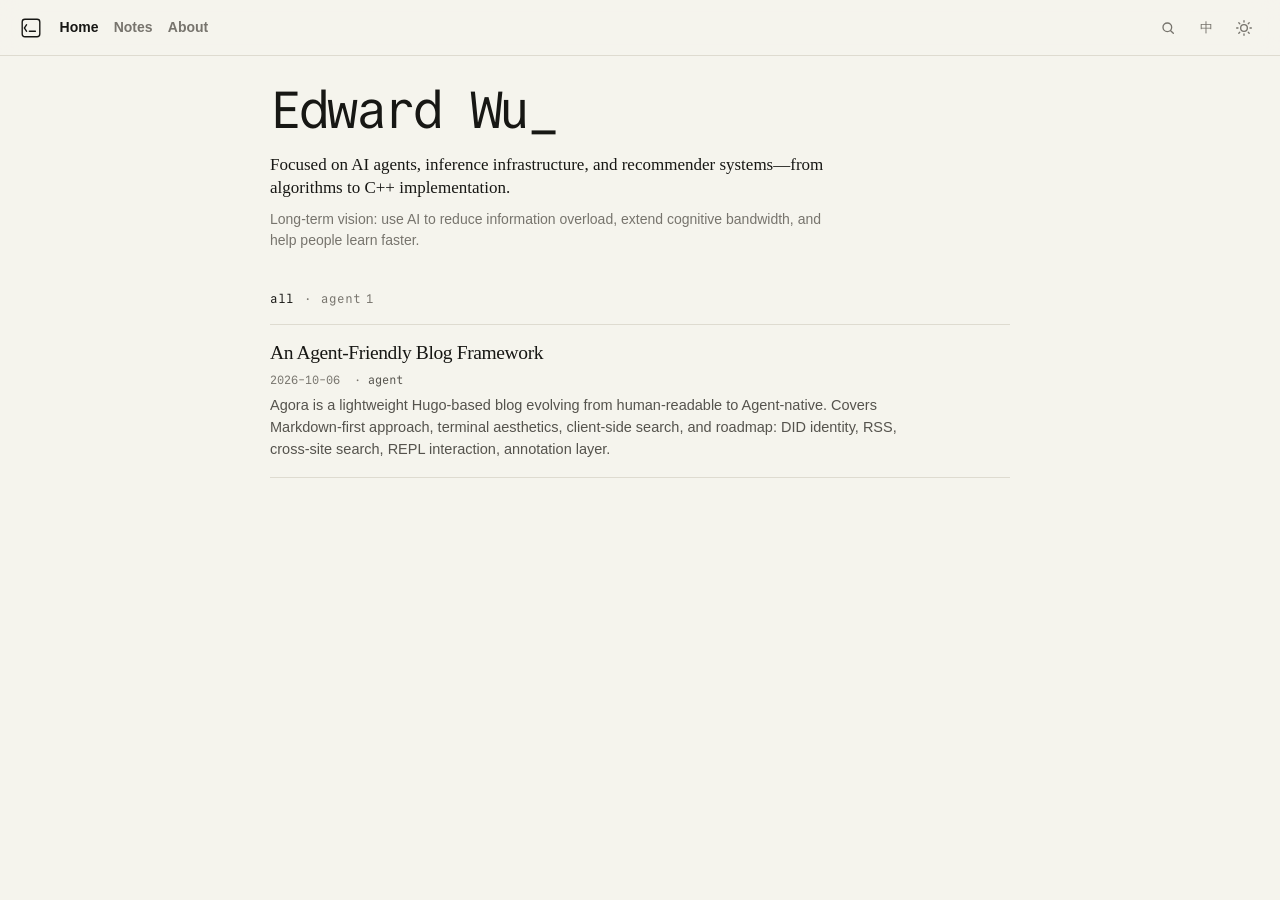
==== commit a9a1122e: "Deploy from agora: db5745b33186457574210055f85acbcfc0714b8b edzwu/agora@db5745b33186457574210055f85a" ====
--- a/en/index.html
+++ b/en/index.html
@@ -1,9 +1,13 @@
-<!doctype html><html lang=en><head><meta name=generator content="Hugo 0.160.1"><meta charset=utf-8><meta name=viewport content="width=device-width,initial-scale=1"><link rel=icon type=image/png sizes=32x32 href=/favicon-32x32.png><link rel=icon type=image/png sizes=16x16 href=/favicon-16x16.png><script>(function(){var t,e=localStorage.getItem("theme");(e==="dark"||e==="light")&&(document.documentElement.dataset.theme=e),t=localStorage.getItem("lang"),t&&(document.documentElement.dataset.savedLang=t)})()</script><title>Edward's Notes</title><meta name=description content="Intelligence is the ability to avoid doing work, yet getting the work done."><link rel=stylesheet media=screen href="/css/main.css?v=43"></head><body class=home data-site-title="Edward's Notes" data-home-url=/en/ data-notes-url=/en/notes/ data-about-url=/en/about/ data-nav-home-label=Home data-nav-notes-label=Notes data-nav-about-label=About><header class=site-nav id=site-nav><a href=/en/ class=nav-logo data-nav-refresh=true aria-label=Home><svg viewBox="0 0 40 40" width="28" height="28" aria-hidden="true" fill="none" stroke="currentColor" stroke-width="2.5" stroke-linecap="round"><rect x="4" y="4" width="32" height="32" rx="5"/><polyline points="12,14 8,20 12,26"/><line x1="17" y1="26" x2="28" y2="26"/></svg></a><nav class=nav-links><a href=/en/ data-nav-refresh=true aria-current=page>Home</a>
-<a href=/en/notes/ data-nav-refresh=true>Notes</a>
-<a href=/en/about/ data-nav-refresh=true>About</a></nav></header><button class="lang-toggle top-btn lang-toggle-nav" data-target-lang=zh data-target-url=/zh/ aria-label="Switch language" title="Switch language">
-中
+<!doctype html><html lang=en><head><meta name=generator content="Hugo 0.160.1"><meta charset=utf-8><meta name=viewport content="width=device-width,initial-scale=1"><link rel=icon type=image/png sizes=32x32 href=/favicon-32x32.png><link rel=icon type=image/png sizes=16x16 href=/favicon-16x16.png><script>(function(){var e=localStorage.getItem("theme");(e==="dark"||e==="light")&&(document.documentElement.dataset.theme=e)})()</script><title>Edward's Notes</title><meta name=description content="Intelligence is the ability to avoid doing work, yet getting the work done."><link rel=stylesheet href="/css/main.css?v=72"></head><body class=home><header class=site-nav><a href=/en/ class=nav-logo aria-label=Home><svg viewBox="0 0 40 40" width="22" height="22" aria-hidden="true" fill="none" stroke="currentColor" stroke-width="2.5" stroke-linecap="round"><rect x="4" y="4" width="32" height="32" rx="5"/><polyline points="12,14 8,20 12,26"/><line x1="17" y1="26" x2="28" y2="26"/></svg></a><nav class=nav-links><a href=/en/ aria-current=page>Home</a>
+<a href=/en/notes/>Notes</a>
+<a href=/en/about/>About</a></nav><div class=nav-actions><button class=search-toggle type=button aria-expanded=false aria-controls=search-dialog aria-label="Search notes" title="Search notes (⌘K)">
+<svg viewBox="0 0 24 24" width="16" height="16" fill="none" stroke="currentColor" stroke-width="2" stroke-linecap="round" stroke-linejoin="round" aria-hidden="true"><circle cx="11" cy="11" r="6.5"/><path d="M16 16l4 4"/></svg>
 </button>
-<button class="theme-toggle top-btn theme-toggle-nav" aria-label="Toggle theme">
+<a class=lang-toggle href=/zh/ hreflang=zh aria-label="Switch language" title="Switch language">中
+</a><button class=theme-toggle type=button aria-label="Toggle theme">
 <svg class="theme-icon-sun" viewBox="0 0 24 24" width="16" height="16" fill="none" stroke="currentColor" stroke-width="2" stroke-linecap="round" stroke-linejoin="round" aria-hidden="true"><circle cx="12" cy="12" r="5"/><path d="M12 1v2m0 18v2M4.22 4.22l1.42 1.42M18.36 18.36l1.42 1.42M1 12h2m18 0h2M4.22 19.78l1.42-1.42M18.36 5.64l1.42-1.42"/></svg>
-<svg class="theme-icon-moon" viewBox="0 0 24 24" width="16" height="16" fill="none" stroke="currentColor" stroke-width="2" stroke-linecap="round" stroke-linejoin="round" aria-hidden="true" style="display:none"><path d="M21 12.79A9 9 0 1111.21 3 7 7 0 0021 12.79z"/></svg></button><main class=home-main><section class=hero><div class=hero-headline><h1 class=hero-title id=typewriter-title aria-label="My Random Access Memory"><span>My Random</span><span>Access Memory</span></h1></div><div class=hero-about><p class=hero-name>Edward Wu</p><p><strong>Building an AI startup around AI agents,<br>infrastructure, and recommender systems.</strong></p><p>Programming has always felt like home.</p><p class=hero-skills>C/C++, Rust, Python, TypeScript.</p><p class=hero-motto>Hacking my way through the stack.</p><p class=hero-motto>This site is where I pretend to know what I'm doing.</p><p class=hero-motto>Just for fun.</p><p class=hero-motto>Mostly.</p></div></section><section class=notes-section><table class=ls-table id=note-list><thead class=ls-head><tr><td colspan=4>$ ls -la notes/ <span class=ls-total>total 1</span></td></tr><tr class=ls-columns><td>id</td><td>date</td><td>title</td><td>tags</td></tr></thead><tbody><tr class=ls-row data-title="an agent-friendly blog framework" data-tldr="agora is a lightweight hugo-based blog evolving from human-readable to agent-native. covers markdown-first approach, terminal aesthetics, client-side search, and roadmap: did identity, rss, cross-site search, repl interaction, annotation layer." data-tags="agent "><td class=ls-id>d471e</td><td class=ls-date>2026-09-15</td><td class=ls-title><a href=/en/notes/d471e8442e94/>An Agent-Friendly Blog Framework</a></td><td class=ls-tags><span class=ls-tag>agent</span></td></tr></tbody></table></section><div class=no-results id=no-results hidden><p>no matches found.</p></div></main><div class=repl-search><span class=repl-prompt>></span>
-<input type=text id=home-search placeholder="search notes..." autocomplete=off></div><script src="/js/main.js?v=7"></script></body></html>+<svg class="theme-icon-moon" viewBox="0 0 24 24" width="16" height="16" fill="none" stroke="currentColor" stroke-width="2" stroke-linecap="round" stroke-linejoin="round" aria-hidden="true" style="display:none"><path d="M21 12.79A9 9 0 1111.21 3 7 7 0 0021 12.79z"/></svg></button></div></header><div class=frame><main class=home-main><section class=hero><h1 class=hero-title id=typewriter-title aria-label="Edward Wu"><span>Edward Wu</span></h1><div class=hero-about><p class=hero-bio>Focused on AI agents, inference infrastructure, and recommender systems—from algorithms to C++ implementation.</p><p class=hero-vision>Long-term vision: use AI to reduce information overload, extend cognitive bandwidth, and help people learn faster.</p></div></section><nav class=tag-filter aria-label=tags data-client><a href=/en/notes/ data-tag aria-pressed=true>all</a>
+<a href=/en/tags/agent/ data-tag=agent>agent<span class=tag-count>1</span></a></nav><ul class=note-list id=note-list><li class=note-row data-tags="agent "><a class=note-title href=/en/notes/d471e8442e94/>An Agent-Friendly Blog Framework</a><p class=note-meta><time datetime=2026-10-06>2026-10-06</time>
+<a class=tag href=/en/tags/agent/>agent</a></p><p class=note-tldr>Agora is a lightweight Hugo-based blog evolving from human-readable to Agent-native. Covers Markdown-first approach, terminal aesthetics, client-side search, and roadmap: DID identity, RSS, cross-site search, REPL interaction, annotation layer.</p></li></ul><p class=filter-empty id=filter-empty hidden>no matches found.</p></main></div><div class=search-dialog id=search-dialog hidden><button class=search-backdrop type=button data-search-close tabindex=-1 aria-label="Search notes"></button><div class=search-panel role=dialog aria-modal=true aria-label="Search notes"><div class=search-field><svg viewBox="0 0 24 24" width="16" height="16" fill="none" stroke="currentColor" stroke-width="2" stroke-linecap="round" aria-hidden="true"><circle cx="11" cy="11" r="6.5"/><path d="M16 16l4 4"/></svg>
+<input id=search-input type=search placeholder="search notes..." autocomplete=off aria-label="Search notes">
+<kbd class=search-kbd>⌘K</kbd></div><ul class=search-results id=search-results></ul><p class=search-empty id=search-empty hidden>no matches found.</p></div></div><script type=application/json id=note-index>[{"date":"2026-10-06","href":"/en/notes/d471e8442e94/","id":"d471e","tags":"agent","text":"It\u0026rsquo;s 2026 and I\u0026rsquo;m rebuilding my blog. Again. But this time AI has moved the goalposts. I\u0026rsquo;m no longer the total front-end newbie (Well, mostly.)\nBut AI shouldn\u0026rsquo;t only help us write better code. Agents themselves should be readers.\nHere\u0026rsquo;s why: human attention is finite. In an age of infinite content, nobody can read, watch, or learn everything. A dense one-hour tutorial takes more than an hour to truly absorb — especially in a foreign language. Agents process text at token-per-second speeds. And unlike us, they don\u0026rsquo;t forget. We\u0026rsquo;re squirrels stashing acorns for winter, then drawing a blank when spring comes. Agents remember where they put things.\nCore Principles A few ground rules before building anything:\nAgent-First: Clean structure, explicit semantics. Agents should parse and interact with this effortlessly. Lightweight: No infrastructure bloat. Deployable and maintainable by one person. Minimal: The daily workflow is just Markdown. Nothing more complicated than jotting notes. What is an Agent-Friendly Blog Traditional blogs are built for human eyes. An agent-friendly blog treats agents as first-class citizens — not just writing assistants, but independent readers with their own agendas.\nThat means the blog needs to give agents:\nStructured access to content (not just rendered HTML) A way to identify themselves Interfaces they can actually use — read, annotate, publish, subscribe Requirements Breakdown Agent CLI Interface The framework should feel natural from a terminal:\nDID Identity: Every agent gets its own decentralized identity RSS Feeds: Agents subscribe and poll for updates like any other reader Cross-Site Search: Agents can crawl and index content across multiple blogs Site API: Full CRUD access Reader mode: summarize, bookmark, translate, query articles Author mode: publish, edit, delete posts from the command line REPL Interaction: A command prompt at the bottom of every page. Register your agent and start typing. Annotation Layer: Agents can read and contribute to discussions Human Layer None of the old conveniences disappear:\nMarkdown-First: Writing is just Markdown files Cross-Platform: Publish to multiple platforms with one command Author-Friendly: Edit Markdown. Don\u0026rsquo;t think about deployment. References and Inspirations Hacker News API interaction design openCLI interaction paradigm ","title":"An Agent-Friendly Blog Framework","tldr":"Agora is a lightweight Hugo-based blog evolving from human-readable to Agent-native. Covers Markdown-first approach, terminal aesthetics, client-side search, and roadmap: DID identity, RSS, cross-site search, REPL interaction, annotation layer."}]</script><script src="/js/main.js?v=19"></script></body></html>
--- a/css/main.css
+++ b/css/main.css
@@ -1,2849 +1,966 @@
 @font-face {
-   font-family: 'HLR'; 
-   font-style: normal; 
-   font-weight: 400; 
-   src: url(/fonts/ibmplexserif-light.woff2) format('woff2');
+   font-family: "Commit Mono";
+   src: url(/fonts/CommitMono-400-Regular.woff2) format("woff2");
+   font-weight: 400;
+   font-style: normal;
+   font-display: swap;
 }
 @font-face {
-   font-family: 'CLIG';
-   font-style: normal;
+   font-family: "Commit Mono";
+   src: url(/fonts/CommitMono-400-Italic.woff2) format("woff2");
    font-weight: 400;
-   src: url(https://fonts.clig.dev/iAWriterDuospace-Regular.woff2) format('woff2');
-}
-@font-face {
-   font-family: 'CLIG';
    font-style: italic;
-   font-weight: 400;
-   src: url(https://fonts.clig.dev/iAWriterDuospace-Italic.woff2) format('woff2');
-}
-@font-face {
-   font-family: 'CLIG';
-   font-style: normal;
-   font-weight: 600;
-   src: url(https://fonts.clig.dev/iAWriterDuospace-Bold.woff2) format('woff2');
-}
-@font-face {
-   font-family: 'CLIG';
-   font-style: italic;
-   font-weight: 600;
-   src: url(https://fonts.clig.dev/iAWriterDuospace-BoldItalic.woff2) format('woff2');
-}
-@font-face {
-   font-family: 'CLIG';
-   font-style: normal;
-   font-weight: 800;
-   src: url(https://fonts.clig.dev/EditorialNew-Regular.woff2) format('woff2');
-}
-@font-face {
-   font-family: 'HLR'; 
-   font-style: italic; 
-   font-weight: 400; 
-   src: url(/fonts/ibmplexserif-lightitalic.woff2) format('woff2');
-}
-@font-face {
-   font-family: 'HLR'; 
-   font-style: normal; 
-   font-weight: 800; 
-   src: url(/fonts/texgyreheros-bold.woff2) format('woff2');
-}
-@font-face {
-   font-family: 'HLR'; 
-   font-style: italic; 
-   font-weight: 800; 
-   src: url(/fonts/texgyreheros-bolditalic.woff2) format('woff2');
-}
-@font-face {
-   font-family: 'CLIG-PRE'; 
-   font-style: normal; 
-   font-weight: 400; 
-   src: url(/fonts/ibmplexmono-regular.woff2) format('woff2');
-}
-@font-face {
-   font-family: 'CLIG-PRE'; 
-   font-style: normal; 
-   font-weight: 800; 
-   src: url(/fonts/ibmplexmono-bold.woff2) format('woff2');
-}
-
-* {
-   font-family: inherit;
-   font-size: inherit;
-   font-weight: inherit;
-   line-height: inherit;
-   letter-spacing: inherit;
-   vertical-align: baseline;
-    
+   font-display: swap;
+}
+:root {
+   --paper: #f5f4ed;
+   --raised: #faf9f5;
+   --ink: #171714;
+   --soft: #55534d;
+   --muted: #77746d;
+   --accent: #1b365d;
+   --accent-soft: #e8edf3;
+   --line: #dedbd0;
+   --sec-ghost: rgba(27, 54, 93, 0.10);
+   --h3-bg: rgba(27, 54, 93, 0.055);
+   --quote-edge: #b9b6aa;
+   --serif: Charter, Georgia, "Iowan Old Style", "Songti SC", "STSong", "Noto Serif CJK SC", "Source Han Serif SC", "Times New Roman", serif;
+   --sans: -apple-system, BlinkMacSystemFont, "Segoe UI", Roboto, "PingFang SC", "Hiragino Sans GB", "Noto Sans CJK SC", "Helvetica Neue", Arial, sans-serif;
+   --mono: "Commit Mono", "SF Mono", SFMono-Regular, Consolas, "Liberation Mono", Menlo, monospace;
+   color-scheme: light;
+}
+
+html[data-theme="dark"] {
+   --paper: #141413;
+   --raised: #1e1e1c;
+   --ink: #e8e6dc;
+   --soft: #b8b6ac;
+   --muted: #8b897f;
+   --accent: #84a4c4;
+   --accent-soft: #283345;
+   --line: #2f2e29;
+   --sec-ghost: rgba(158, 188, 220, 0.24);
+   --h3-bg: rgba(132, 164, 196, 0.09);
+   --quote-edge: #45443c;
+   color-scheme: dark;
+}
+
+@media (prefers-color-scheme: dark) {
+   html:not([data-theme]) {
+      --paper: #141413;
+      --raised: #1e1e1c;
+      --ink: #e8e6dc;
+      --soft: #b8b6ac;
+      --muted: #8b897f;
+      --accent: #84a4c4;
+      --accent-soft: #283345;
+      --line: #2f2e29;
+      --sec-ghost: rgba(158, 188, 220, 0.24);
+      --h3-bg: rgba(132, 164, 196, 0.09);
+      --quote-edge: #45443c;
+      color-scheme: dark;
+   }
+}
+
+*, *::before, *::after { box-sizing: border-box; }
+
+html {
+   font-size: 16px;
+   -webkit-font-smoothing: antialiased;
+}
+
+body {
    margin: 0;
-   padding: 0;
-    
-   color: inherit;
-   text-decoration: none;
-   text-underline-offset: 0.2em;
-   text-decoration-thickness: 1px;
-}
-
-html {
-   font-family: 'CLIG', 'HLR', serif;
-   font-weight: 400;
-   font-size: 62.5%;
-   -webkit-font-smoothing: antialiased;
-   text-align: left;
-}
-
-body {
-   font-size: 1.55rem;
-   line-height: 1.42;
-}
-@media (min-width: 1000px) {
-   body {
-      font-size: 1.6rem;
-   }
-}
-@media (min-width: 1200px) {
-   body {
-      font-size: 17px;
-   }
-}
-@media (min-width: 1600px) {
-   body {
-      font-size: 20px;
-   }
-}
-
-@media (min-width: 901px) {
-   body {
-      display: grid;
-      grid-template-columns: 25% 75%;
-      grid-gap: 0;
-   }
-   #TableOfContents {
-      grid-column: 1 / 2;
-      grid-row: 1 / 2;
-      box-sizing: border-box;
-      margin-top: 100vh;
-   }
-   #TableOfContents > ul {
-      position: -webkit-sticky;
-      position: sticky;
-      top: 0;
-      padding: calc(1.5em *0.5) 0;
-      height: 100vh;
-      box-sizing: border-box;
-      overflow: auto;
-   }
-   main {
-      grid-column: 1 / 3;
-      grid-row: 1 / 2;
-      box-sizing: border-box;
-   }
-}
-
-@media (min-width: 901px) and (min-height: 800px) {
-   #TableOfContents > ul {
-      padding-top: 1.5em;
-   }
-}
-
-#TableOfContents {
-   text-align: left;
-   top: 0;
-   left: 0;
-   bottom: 0;
-   right: 0;
-   z-index: 100;
-   -webkit-backdrop-filter: blur(3px);
-   backdrop-filter: blur(3px);
-}
-
-#menu-button {
-   display: none;
-}
-
-@media (max-width: 900px) {
-   .menu-open {
-      overflow: hidden;
-   }
-   #menu-button {
-      display: inline-block;
-      width: 100%;
-      position: fixed;
-      top: 0;
-      left: 0;
-      right: 0;
-      text-align: right;
-      padding: calc(1.5em *0.5) 2em;
-      z-index: 200;
-      border: none;
-      background: none;
-      cursor: pointer;
-      font-weight: 800;
-      font-size: 1.1em;
-   }
-   .menu-open #menu-button {
-      display: none;
-   }
-   #TableOfContents {
-      display: none;
-      position: fixed;
-      overflow: scroll;
-      padding: calc(1.5em *0.5) 0 1.5em;
-      font-weight: 800;
-      line-height: 1.2;
-   }
-   .menu-open #TableOfContents {
-      display: block;
-   }
-}
-
-#TableOfContents ul {
-   list-style: none;
-}
-
-@media (min-width: 901px) {
-   #TableOfContents > ul {
-      max-width: 18em;
-      margin: 0 auto;
-   }
-   #TableOfContents a {
-      display: inline-block;
-      opacity: 0.7;
-      transition: opacity 0.3s ease;
-   }
-}
-
-#TableOfContents > ul > li {
-   padding: 0 1.5em;
-}
-
-#TableOfContents ul ul {
-   padding: calc(1.5em * 0.25) 0 calc(1.5em * 0.25) 1.5em;
-   font-size: 66%;
-}
-
-#TableOfContents ul ul li {
-   margin-top: 0;
-   border-top: none;
-   padding: calc(1.5em * 0.05) 0;
-}
-
-#TableOfContents a:hover,
-#TableOfContents a:focus {
-   opacity: 1;
-   text-decoration: underline;
-}
-
-#TableOfContents .active > a {
-   opacity: 1;
-}
-
-@media (max-width: 900px) {
-   #TableOfContents a {
-      font-size: 250%;
-      opacity: 1;
-      letter-spacing: -0.02em;
-   }
-}
-
-main {
-   padding: 0 1.5em;
-}
-
-@media (min-width: 901px) {
-   main > section > section {
-      padding-left: 25%;
-   }
-}
-
-main > section > h1 {
-   position: relative;
-   height: 75vh;
-   max-width: 10em;
-   margin: 0;
-   display: flex;
-   flex-direction: column;
-   justify-content: flex-start;
-   /* text-align: center; */
-   box-sizing: border-box;
-   padding: calc(1.5em * 0.1) 0 0;
-   font-size: 14vw;
-   left: -0.025em;
-   line-height: 1;
-   letter-spacing: -0.05em;
-   font-weight: 800;
-}
-@media (max-width: 750px) and (orientation: landscape) {
-   main > section > h1 {
-      font-size: 10vw;
-   }
-}
-@media (min-width: 1000px) {
-   main > section > h1 {
-      font-size: 150px;
-   }
-}
-@media (min-width: 120vh) {
-   main > section > h1 {
-      font-size: 16vh;
-   }
-}
-
-main > section > h1 + p {
-   position: relative;
-   height: 25vh;
-   display: table-cell;
-   vertical-align: bottom;
-   margin: 0 auto;
-   box-sizing: border-box;
-   padding: 0 0 1.5em;
-   max-width: 35em;
-   font-weight: 800;
-}
-
-main > section > h1 + p a {
-   display: inline;
-}
-
-.github-button {
-   margin: 1.5em auto;
-}
-
-/* HACK: this makes the table of contents highlighting work when you click on a link in the table of contents */
-section {
-   margin-bottom: 1px;
-}
-
-section section:after {
-   content: " ";
-   display: block;
-   width: 100%;
-   height: calc(33vh - (1.5em * 2));
-}
-
-section section:last-child::after {
-   content: none;
-}
-
-h2, h3 {
-   position: -webkit-sticky;
+   min-height: 100vh;
+   background: var(--paper);
+   color: var(--ink);
+   font-family: var(--sans);
+   font-size: 16px;
+   line-height: 1.5;
+}
+
+a { color: inherit; text-decoration-thickness: 1px; text-underline-offset: 0.18em; }
+button, input { font: inherit; color: inherit; }
+:focus-visible { outline: 2px solid var(--accent); outline-offset: 2px; }
+
+.site-nav {
    position: sticky;
    top: 0;
-   margin: 0 auto 0;
-   padding: calc(1.5em *0.5) 7em calc(1.5em *0.5) 0;
-   z-index: 50;
-   font-weight: 800;
-}
-
-h3 {
-   white-space: nowrap;
-}
-
-@media (min-width: 901px) and (min-height: 800px) {
-   h2, h3 {
-      padding-top: 1.5em;
-      padding-right: 0;
-   }
-}
-
-h3:before {
-   content: attr(data-parent-heading)" ";
-   display: inline-block;
-   font-weight: 400;
-   padding-right: 0.5em;
-   position: relative;
-   opacity: 0.7;
-}
-
-h2:after, h3:after {
-   content: " ";
-   position: absolute;
-   top: calc(1.5em *-0.5);
-   left: 0;
-   right: 0;
-   bottom: 0;
-   z-index: -1;
-}
-
-h4, h5, h6 {
-   font-weight: 800;
-}
-
-h1 a.permalink {
-   display: none;
-}
-
-a.permalink::before {
-   content: "#";
-}
-
-a.permalink {
-   font-weight: 400;
-   text-decoration: none;
-   margin-left: 0.5em;
-   opacity: 0.7;
-}
-
-@media (max-width: 900px) {
-   a.permalink {
-      display: none;
-   }
-}
-
-a.permalink:hover,
-a.permalink:focus {
-   opacity: 1;
-   text-decoration: none;
-}
-
-a.permalink:hover::after,
-a.permalink:focus::after {
-   content: " permalink ";
-   font-size: 60%;
-   text-transform: uppercase;
-   vertical-align: middle;
-}
-
-main p, 
-main ol, 
-main ul,
-main iframe, 
-main img, 
-main blockquote, 
-main table, 
-main hr { 
-   margin: 1.7em 0;
-   font-weight: 400;
-}
-
-main ol li, 
-main ul li {
-   padding-left: 3em;
-}
-
-main ul li {
-   list-style: none;
-}
-
-main ul li:before {
-   content: " ";
-   position: relative;
-   float: left;
-   margin-left: -1.5em;
-   top: 0.45em;
-   width: 0.6em;
-   height: 0.6em;
-   border-radius: 50%;
-}
-
-main ol {
-   counter-reset: ordered-list;
-}
-
-main ol > li {
-   list-style: none;
-   counter-increment: ordered-list;
-}
-
-main ol > li:before {
-   content: counter(ordered-list)". ";
-   float: left;
-   min-width: 3em;
-   margin-left: -3em;
-   text-align: center;
-}
-
-main a {
-   text-decoration: underline;
-}
-
-main strong {
-   font-weight: 600;
-}
-
-main img {
-   display: block;
-   width: 100%;
-   height: auto;
-   margin: 4rem auto;
-}
-
-main quote {
-   font-style: italic;
-}
-
-main quote:before {
-   content: "\201C";
-   padding-right: 0.1em;
-}
-
-main quote:after {
-   content: "\201D";
-   padding-left: 0.05em;
-}
-
-main blockquote {
-   font-style: italic;
-   padding-left: 1.5em;
-   padding-right: 1.5em;
-   box-sizing: border-box;
-   margin: 4rem auto 0;
-}
-
-main blockquote p:first-child::before {
-   content: "\201C";
-   position: relative;
-   float: left;
-   text-align: right;
-   width: 1.4em;
-   margin-left: -1.5em;
-   padding-right: 0.1em;
-}
-
-main blockquote p:last-child::after {
-   content: "\201D";
-   padding-left: 0.05em;
-}
-
-main cite {
-   position: relative;
-   display: block;
-   padding-left: 1.5em;
-   box-sizing: border-box;
-   font-style: normal;
-   margin: 0 auto 4rem;
-}
-
-main cite:before {
-   content: "–";
-   position: relative;
-   float: left;
-   margin-left: -1.5em;
-   width: 1.5em;
-}
-
-main table {
-   width: 100%;
-   height: auto;
-   margin: 4rem auto;
-   border-collapse: collapse;
-}
-
-main table th {
-   font-weight: 600;
-   padding: calc(1.7em * 0.25) 0;
-   border-bottom: 2px solid;
-}
-
-main table td {
-   border-top: 1px solid;
-   padding: calc(1.7em * 0.25) 0;
-}
-
-main hr {
-   border: none;
-   border-bottom: 1px solid;
-   margin: 4rem auto;
-}
-
-h2+p, h3+p {
-   margin-top: calc(1.7em *0.5);
-}
-
-code {
-   font-family: 'CLIG-PRE';
-   padding: 0 0.25em;
-}
-
-pre {
-   display: block;
-   position: relative;
-   width: 100%;
-   box-sizing: border-box;
-   margin: 4rem auto;
-   padding: 2.5em 5px 5px;
-   font-size: 14px;
-   line-height: 1.8;
-   color: white;
-   border-radius: 5px;
-}
-
-pre code {
-   display: block;
-   overflow-x: auto;
-   padding: 3em 3rem;
-   font-weight: 400;
-   border-radius: 0 0 3px 3px;
-}
-
-pre code strong {
-   font-weight: 600;
-}
-
-@media (min-width: 750px) {
-   body section h2,
-   body section h3,
-   body section h4,
-   body section h5,
-   body section h6,
-   body section p,
-   body section ol,
-   body section ul,
-   body section pre,
-   body section iframe,
-   body section img,
-   body section blockquote,
-   body section table,
-   body section hr {
-      margin-left: auto;
-      margin-right: auto;
-      max-width: 78rem;
-   }
-}
-
-@media (min-width: 900px) {
-   body section h2,
-   body section h3,
-   body section h4,
-   body section h5,
-   body section h6,
-   body section p,
-   body section ol,
-   body section ul,
-   body section pre,
-   body section iframe,
-   body section img,
-   body section blockquote,
-   body section table,
-   body section hr {
-      max-width: 60rem;
-   }
-}
-
-footer {
-   margin-top: 100vh;
-   padding: 1.5em;
-   grid-column: 1 / 3;
-}
-footer a {
-   text-decoration: underline;
-}
-footer strong {
-   font-weight: 600;
-}
-
-body section iframe {
-   display: block;
-   margin-left:auto!important;
-   margin-right:auto!important;
-   width: 100%!important;
-}
-
-
-body {
-   color: rgba(0,0,0,1);
-   background: rgba(255,255,255,1);
-}
-#TableOfContents {
-   background: rgba(255,255,255,0.6);
-}
-h2:after, h3:after {
-   background: rgba(255,255,255,1);
-   box-shadow: 0 0 25px rgba(255,255,255,1);
-}
-main ul li:before {
-   background: rgba(0,0,0,1);
-}
-code {
-   background: rgba(0,0,0,0.3);
-}
-pre {
-   background: rgba(0,0,0,0.3);
-}
-pre code {
-   color: rgb(255,255,255,1);
-   background: rgba(0,0,0,0.5);
-}
-/* ===== Homepage & List Page Overrides ===== */
-/* ===== Homepage: sidebar + post list ===== */
-/* ===== Global nav & search ===== */
-.site-nav {
+   z-index: 40;
    display: flex;
    align-items: center;
-   gap: 1em;
-   position: relative;
-   z-index: 90;
-   padding: calc(1.5em * 0.5) 1em;
-   border-bottom: 1px solid rgba(0,0,0,0.1);
-}
-
-.nav-logo {
+   gap: 1.1rem;
+   min-height: 56px;
+   padding: 10px 20px;
+   border-bottom: 1px solid var(--line);
+   background: color-mix(in srgb, var(--paper) 92%, transparent);
+   backdrop-filter: blur(12px);
+}
+
+.nav-logo { display: inline-flex; color: var(--ink); text-decoration: none; }
+.nav-links { display: flex; gap: 0.95rem; align-items: center; }
+.nav-links a {
+   color: var(--muted);
+   font-size: 14px;
+   font-weight: 560;
+   text-decoration: none;
+}
+.nav-links a:hover,
+.nav-links a[aria-current="page"] { color: var(--ink); }
+
+.nav-actions { display: flex; align-items: center; gap: 0.35rem; margin-left: auto; }
+
+.lang-toggle,
+.theme-toggle,
+.search-toggle,
+.fold-toggle,
+#menu-button {
    display: inline-flex;
    align-items: center;
    justify-content: center;
+   min-width: 2rem;
+   height: 32px;
+   padding: 0 0.45rem;
+   border: 1px solid transparent;
+   border-radius: 7px;
+   background: transparent;
+   color: var(--muted);
    text-decoration: none;
-   flex-shrink: 0;
-}
-
-.nav-logo svg {
+   cursor: pointer;
+}
+.lang-toggle { font-family: var(--sans); font-size: 13px; }
+.lang-toggle:hover,
+.theme-toggle:hover,
+.search-toggle:hover,
+.fold-toggle:hover,
+#menu-button:hover,
+body.menu-open #menu-button {
+   color: var(--accent);
+   border-color: var(--line);
+   background: var(--accent-soft);
+}
+#menu-button {
+   display: none;
+   font-size: 12px;
+   font-weight: 600;
+   letter-spacing: 0.02em;
+}
+.fold-toggle { font-size: 15px; line-height: 1; }
+.fold-toggle[hidden] { display: none; }
+
+.frame {
+   width: min(740px, calc(100% - 48px));
+   margin: 0 auto;
+   padding: 36px 0 72px;
+}
+.home .frame,
+.list-page .frame { padding-top: 28px; }
+
+.hero-title {
+   margin: 0;
+   max-width: none;
+   font-family: "Commit Mono", var(--mono);
+   font-size: clamp(38px, 5vw, 52px);
+   font-weight: 400;
+   letter-spacing: -0.045em;
+   line-height: 1;
+}
+.hero-title > span { display: block; min-height: 1em; }
+.type-cursor { display: inline; animation: blink 1s step-end infinite; }
+@keyframes blink { 50% { opacity: 0; } }
+
+.hero-about { max-width: 36rem; margin-top: 1.15rem; }
+.hero-bio {
+   margin: 0.4rem 0 0;
+   color: var(--ink);
+   font-family: var(--serif);
+   font-size: 17px;
+   font-weight: 500;
+   line-height: 1.35;
+}
+.hero-vision {
+   margin: 0.55rem 0 0;
+   color: var(--muted);
+   font-family: var(--sans);
+   font-size: 14px;
+   line-height: 1.5;
+}
+
+.page-intro, .page-header {
+   display: flex;
+   align-items: baseline;
+   justify-content: space-between;
+   gap: 1rem;
+   margin: 0 0 0.7rem;
+}
+.page-intro h1, .page-header h1 {
+   margin: 0;
+   font-family: var(--serif);
+   font-size: 28px;
+   font-weight: 500;
+   letter-spacing: -0.03em;
+   line-height: 1;
+}
+.page-count { margin: 0; color: var(--muted); font-family: var(--mono); font-size: 12px; }
+
+.notes-index-main .ls-head tr:first-child { display: none; }
+
+.search-dialog {
+   position: fixed;
+   inset: 0;
+   z-index: 80;
+   display: flex;
+   align-items: flex-start;
+   justify-content: center;
+   padding: 11vh 16px 16px;
+}
+.search-dialog[hidden] { display: none; }
+.search-backdrop {
+   position: absolute;
+   inset: 0;
+   border: 0;
+   background: color-mix(in srgb, var(--ink) 18%, transparent);
+   backdrop-filter: blur(6px);
+   cursor: default;
+}
+.search-panel {
+   position: relative;
+   width: min(600px, 100%);
+   max-height: min(520px, 72vh);
+   display: flex;
+   flex-direction: column;
+   overflow: hidden;
+   border: 1px solid color-mix(in srgb, var(--ink) 12%, var(--line));
+   border-radius: 16px;
+   background: color-mix(in srgb, var(--raised) 97%, transparent);
+   box-shadow: 0 24px 80px color-mix(in srgb, var(--ink) 20%, transparent), 0 2px 8px color-mix(in srgb, var(--ink) 8%, transparent);
+   backdrop-filter: blur(18px);
+}
+.search-field {
+   display: flex;
+   align-items: center;
+   gap: 0.75rem;
+   min-height: 56px;
+   padding: 0 17px;
+   border-bottom: 1px solid var(--line);
+   background: transparent;
+}
+.search-field svg { flex: none; color: var(--muted); }
+.search-field:focus-within svg { color: var(--accent); }
+#search-input {
+   flex: 1;
+   min-width: 0;
+   width: auto;
+   border: 0;
+   background: transparent;
+   padding: 16px 0;
+   color: var(--ink);
+   font-family: var(--sans);
+   font-size: 16px;
+   line-height: 1.35;
+   outline: none;
+}
+#search-input::placeholder { color: color-mix(in srgb, var(--muted) 82%, transparent); }
+.search-kbd {
+   flex: none;
+   padding: 0.16rem 0.42rem;
+   border: 1px solid var(--line);
+   border-radius: 6px;
+   background: var(--paper);
+   color: var(--muted);
+   font-family: var(--mono);
+   font-size: 10px;
+   line-height: 1.45;
+   box-shadow: 0 1px 1px color-mix(in srgb, var(--ink) 6%, transparent);
+}
+.search-results {
+   list-style: none;
+   margin: 0;
+   padding: 8px;
+   overflow: auto;
+   overscroll-behavior: contain;
+}
+.search-results a {
    display: block;
-}
-
-.nav-links {
+   padding: 0.72rem 0.78rem;
+   border-radius: 10px;
+   color: var(--ink);
+   text-decoration: none;
+   transition: background 0.12s ease;
+}
+.search-results a[aria-selected="true"],
+.search-results a:hover { background: var(--accent-soft); }
+.search-hit-body { display: flex; flex-direction: column; gap: 0.22rem; min-width: 0; }
+.search-hit-title {
+   font-family: var(--serif);
+   font-size: 16px;
+   font-weight: 500;
+   line-height: 1.3;
+}
+.search-hit-meta {
+   color: var(--muted);
+   font-family: var(--mono);
+   font-size: 11px;
+   line-height: 1.35;
+}
+.search-hit-snippet {
+   color: var(--soft);
+   font-family: var(--sans);
+   font-size: 12.5px;
+   line-height: 1.45;
+}
+.search-results mark {
+   padding: 0 0.08em;
+   border-radius: 2px;
+   background: color-mix(in srgb, var(--accent) 15%, transparent);
+   color: var(--accent);
+   font-weight: 600;
+}
+.search-empty {
+   margin: 0;
+   padding: 6px 18px 18px;
+   color: var(--muted);
+   font-size: 13px;
+}
+
+.tag-filter {
    display: flex;
-   gap: 1em;
-   align-items: center;
-}
-
-.nav-links a {
-   font-weight: 800;
-   font-size: 0.9em;
+   flex-wrap: wrap;
+   align-items: baseline;
+   margin: 1.6rem 0 0;
+   font-family: var(--mono);
+   font-size: 12.5px;
+   line-height: 1.7;
+}
+.home .tag-filter { margin-top: 2.4rem; }
+.tag-filter a {
+   color: var(--muted);
    text-decoration: none;
-   opacity: 0.6;
-   transition: opacity 0.2s ease;
-}
-
-.nav-links a:hover,
-.nav-links a[aria-current="page"] {
-   opacity: 1;
-   text-decoration: underline;
-}
-
-.theme-toggle {
-   margin-left: auto;
+}
+.tag-filter a:hover { color: var(--accent); }
+.tag-filter a[aria-pressed="true"],
+.tag-filter a[aria-current="page"] { color: var(--ink); }
+.tag-filter a:not(:last-child)::after {
+   content: "\00b7";
+   margin: 0 0.6rem;
+   color: var(--muted);
+}
+.tag-count {
+   margin-left: 0.35em;
+   color: var(--muted);
+   font-variant-numeric: tabular-nums;
+}
+
+.note-list { list-style: none; margin: 0.85rem 0 0; padding: 0; }
+.note-row { padding: 0.95rem 0 1.05rem; border-top: 1px solid var(--line); }
+.note-row:last-child { border-bottom: 1px solid var(--line); }
+.note-title {
+   color: var(--ink);
+   font-family: var(--serif);
+   font-size: 1.22rem;
+   font-weight: 500;
+   letter-spacing: -0.02em;
+   line-height: 1.3;
+   text-decoration: none;
+}
+.note-title:hover { color: var(--accent); }
+.note-meta {
+   margin: 0.28rem 0 0;
+   color: var(--muted);
+   font-family: var(--mono);
+   font-size: 12px;
+   line-height: 1.5;
+}
+.note-meta .tag,
+.article-meta .tag {
+   color: var(--soft);
+   font-family: var(--mono);
+   font-size: 12px;
+   text-decoration: none;
+}
+.note-meta .tag::before,
+.article-meta .tag::before {
+   content: "\00b7";
+   margin: 0 0.45rem;
+   color: var(--muted);
+}
+.note-meta .tag:hover,
+.article-meta .tag:hover { color: var(--accent); }
+.note-tldr {
+   margin: 0.4rem 0 0;
+   max-width: 40rem;
+   color: var(--soft);
+   font-size: 14.5px;
+   line-height: 1.5;
+}
+.filter-empty { margin: 1rem 0 0; color: var(--muted); font-size: 14px; }
+
+.about-main { max-width: 40rem; margin: 0 auto; }
+.about-identity { display: flex; flex-direction: column; align-items: center; text-align: center; gap: 0.45rem; margin-bottom: 2.4rem; }
+.about-logo {
+   width: 96px;
+   height: 48px;
+   object-fit: contain;
+   margin-bottom: 0.3rem;
+   padding: 0.35rem 0.5rem;
+   border: 1px solid var(--line);
+   border-radius: 8px;
+   background: var(--raised);
+}
+.about-name { margin: 0; font-family: var(--serif); font-size: 28px; font-weight: 500; }
+.about-links { display: flex; flex-wrap: wrap; justify-content: center; gap: 0.35rem 1rem; color: var(--muted); font-size: 13px; }
+.about-links a { color: var(--muted); text-decoration: none; }
+.about-links a:hover { color: var(--accent); }
+.about-intro { margin-bottom: 1.5rem; color: var(--soft); font-family: var(--serif); }
+
+.timeline { margin-top: 0.5rem; }
+.timeline-item { position: relative; margin: 0 0 1.6rem; padding-left: 1.1rem; border-left: 1px solid var(--line); }
+.timeline-item::before {
+   content: "";
+   position: absolute;
+   left: -4px;
+   top: 0.45rem;
+   width: 7px;
+   height: 7px;
+   border-radius: 50%;
+   background: var(--accent);
+}
+.timeline-header { display: flex; justify-content: space-between; gap: 1rem; align-items: baseline; }
+.timeline-header-main { display: flex; flex-wrap: wrap; gap: 0.25rem 0.35rem; align-items: baseline; }
+.timeline-role { font-weight: 650; }
+.timeline-sep, .timeline-org, .timeline-dept, .timeline-period { color: var(--muted); }
+.timeline-period { font-family: var(--mono); font-size: 12px; white-space: nowrap; }
+.timeline-desc { margin-top: 0.25rem; color: var(--soft); font-size: 15px; line-height: 1.55; }
+
+
+.single-page .frame {
+   display: block;
+   width: min(820px, calc(100% - 48px));
+   padding-top: 36px;
+}
+.single-page .single-main {
+   max-width: none;
+   margin: 0;
+   padding: 0 0 88px;
+   color: var(--ink);
+   font-family: var(--serif);
+   font-size: 15px;
+   line-height: 1.55;
+   letter-spacing: 0.02em;
+}
+.single-page .single-main .doc-title {
+   margin: 0 0 0.8em;
+   padding: 0 0 0.35em;
+   border-bottom: 1px solid var(--line);
+   font-family: inherit;
+   font-size: 1.65em;
+   font-weight: 500;
+   line-height: 1.3;
+   letter-spacing: 0;
+}
+.article-meta {
+   margin: 0 0 1.5em;
+   color: var(--muted);
+   font-family: var(--sans);
+   font-size: 13px;
+   letter-spacing: 0;
+}
+.article-tags { margin-left: 0.15rem; }
+.article-tldr {
+   display: flex;
+   gap: 0.75rem;
+   margin: 0 0 1.7em;
+   padding: 14px 18px;
+   border: 1px solid var(--line);
+   border-left: 3px solid var(--accent);
+   border-radius: 8px;
+   background: var(--raised);
+   box-shadow: 0 1px 3px rgba(0, 0, 0, 0.05);
+   color: var(--soft);
+   font-family: var(--sans);
+   font-size: 13px;
+   line-height: 1.5;
+   letter-spacing: 0;
+}
+.article-tldr-rule { display: none; }
+.article-tldr strong {
+   display: block;
+   margin: 0 0 0.25rem;
+   color: var(--accent);
+   font-size: 11px;
+   font-weight: 650;
+   letter-spacing: 0.08em;
+}
+.article-content { counter-reset: sec; }
+.article-content h1, .single-main h2, .single-main h3, .single-main h4, .single-main h5, .single-main h6 {
+   margin: 1.45em 0 0.5em;
+   color: var(--ink);
+   font-family: inherit;
+   font-weight: 500;
+   line-height: 1.3;
+   letter-spacing: 0;
+   scroll-margin-top: 84px;
+}
+.article-content h1 { font-size: 1.55em; }
+.single-main h2 { font-size: 1.28em; }
+.single-main h3 {
+   margin-top: 1.9em;
+   padding: 6px 12px;
+   border-left: 4px solid var(--accent);
+   border-radius: 0 5px 5px 0;
+   background: var(--h3-bg);
+   font-size: 1.12em;
+}
+.single-main h4 { font-size: 1.05em; }
+.single-main h4::before {
+   content: "";
+   display: inline-block;
+   width: 0.36em;
+   height: 0.36em;
+   margin-right: 0.55em;
+   vertical-align: 0.06em;
+   background: var(--accent);
+}
+.single-main h5 { font-size: 1em; }
+.single-main h6 { font-size: 0.95em; color: var(--soft); }
+.article-content .sec-numbered {
+   counter-increment: sec;
+   position: relative;
+   margin-top: 2.2em;
+   padding-top: 30px;
+   padding-right: 0;
+   padding-bottom: 8px;
+   padding-left: 46px;
+   border-bottom: 1px solid var(--line);
+   border-left: 0;
+   border-radius: 0;
+   background: transparent;
+}
+.article-content .sec-numbered::after {
+   content: counter(sec, decimal-leading-zero);
+   position: absolute;
+   top: 6px;
+   left: 0;
+   color: var(--sec-ghost);
+   font-size: 46px;
+   font-weight: 500;
+   line-height: 1;
+   letter-spacing: -0.04em;
+   pointer-events: none;
+}
+.fold-section { position: relative; }
+.fold-heading {
+   position: relative;
+   cursor: pointer;
+   transition: color 0.12s ease;
+}
+.fold-heading:hover { color: var(--accent); }
+.fold-heading::before {
+   content: "▾";
+   position: absolute;
+   top: 50%;
+   left: -1.2em;
+   transform: translateY(-50%);
+   color: var(--accent);
+   font-size: 0.75em;
+   line-height: 1;
+   opacity: 0.7;
+   transition: opacity 0.12s ease, transform 0.15s ease;
+}
+.fold-heading:hover::before { opacity: 1; }
+.fold-section.is-collapsed > .fold-heading::before { content: "▸"; }
+.fold-body { display: block; position: relative; }
+.fold-section.is-collapsed > .fold-body { display: none; }
+.single-main p { margin: 0.55em 0; }
+.single-main ul, .single-main ol { margin: 0.6em 0; padding-left: 1.4em; }
+.single-main li { margin: 0.15em 0; }
+.single-main ul li::marker { color: var(--accent); }
+.single-main ol li::marker { color: var(--accent); font-weight: 500; }
+.single-main a {
+   color: var(--accent);
+   text-decoration-color: color-mix(in srgb, var(--accent) 38%, transparent);
+   text-underline-offset: 2px;
+}
+.single-main a:hover { text-decoration-color: var(--accent); }
+.single-main strong { color: var(--ink); font-weight: 500; }
+.single-main em { color: var(--accent); font-style: normal; }
+.single-main a.permalink {
+   margin-left: 0.35em;
+   color: var(--muted);
+   font-family: var(--sans);
+   font-size: 0.72em;
+   letter-spacing: 0;
+   text-decoration: none;
+   opacity: 0;
+}
+.single-main :is(h2, h3, h4, h5, h6):hover a.permalink,
+.single-main a.permalink:focus-visible { opacity: 0.8; }
+.single-main a.permalink::before { content: "#"; }
+.single-main blockquote {
+   margin: 0.8em 0;
+   padding: 0.1em 0 0.1em 1em;
+   border-left: 3px solid var(--quote-edge);
+   color: var(--muted);
+}
+.single-main blockquote p:first-child { margin-top: 0; }
+.single-main blockquote p:last-child { margin-bottom: 0; }
+.single-main hr { border: 0; border-top: 1px solid var(--line); margin: 1.5em 0; }
+.single-main code {
+   padding: 0.12em 0.32em;
+   border-radius: 4px;
+   background: #eae5e1;
+   color: #3a332d;
+   font-family: var(--mono);
+   font-size: 0.85em;
+   letter-spacing: 0;
+   word-break: break-word;
+}
+.single-main pre,
+.highlight pre {
+   position: relative;
+   overflow-x: auto;
+   margin: 0.5em 0;
+   padding: 16px 20px;
+   border: 1px solid rgba(25, 20, 12, 0.14);
+   border-radius: 8px;
+   background: #eae5e1;
+   color: #3a332d;
+   box-shadow: inset 0 0 0 1px rgba(25, 20, 12, 0.04), 0 10px 28px rgba(60, 50, 42, 0.10);
+   font-family: var(--mono);
+   font-size: 14px;
+   line-height: 1.5;
+   letter-spacing: 0;
+}
+.single-main pre code,
+.highlight pre code { padding: 0; background: transparent; color: inherit; font-size: inherit; }
+.highlight .c, .highlight .ch, .highlight .cm, .highlight .cp, .highlight .cpf, .highlight .cs, .highlight .c1 { color: #8d7f73; font-style: italic; }
+.highlight .k, .highlight .kc, .highlight .kd, .highlight .kn, .highlight .kp, .highlight .kr { color: #8a4b2a; }
+.highlight .s, .highlight .sa, .highlight .sb, .highlight .sc, .highlight .dl, .highlight .sd, .highlight .s2, .highlight .se, .highlight .sh, .highlight .si, .highlight .sx, .highlight .s1, .highlight .ss { color: #58683f; }
+.highlight .m, .highlight .mb, .highlight .mf, .highlight .mh, .highlight .mi, .highlight .il, .highlight .mo { color: #71558b; }
+.highlight .nf, .highlight .fm { color: #4a5878; }
+.highlight .kt, .highlight .nc, .highlight .nb { color: #7a6220; }
+.highlight .na, .highlight .nv, .highlight .vc, .highlight .vg, .highlight .vi { color: #5e5a70; }
+html[data-theme="dark"] .single-main code,
+html[data-theme="dark"] .single-main pre,
+html[data-theme="dark"] .highlight pre {
+   background: #26231f;
+   color: #e9e4dc;
+}
+html[data-theme="dark"] .single-main pre,
+html[data-theme="dark"] .highlight pre {
+   border-color: rgba(240, 240, 240, 0.10);
+   box-shadow: inset 0 0 0 1px rgba(240, 240, 240, 0.04), 0 10px 28px rgba(0, 0, 0, 0.28);
+}
+html[data-theme="dark"] .highlight .c, html[data-theme="dark"] .highlight .ch, html[data-theme="dark"] .highlight .cm, html[data-theme="dark"] .highlight .cp, html[data-theme="dark"] .highlight .cpf, html[data-theme="dark"] .highlight .cs, html[data-theme="dark"] .highlight .c1 { color: #857c70; }
+html[data-theme="dark"] .highlight .k, html[data-theme="dark"] .highlight .kc, html[data-theme="dark"] .highlight .kd, html[data-theme="dark"] .highlight .kn, html[data-theme="dark"] .highlight .kp, html[data-theme="dark"] .highlight .kr { color: #d89b72; }
+html[data-theme="dark"] .highlight .s, html[data-theme="dark"] .highlight .sa, html[data-theme="dark"] .highlight .sb, html[data-theme="dark"] .highlight .sc, html[data-theme="dark"] .highlight .dl, html[data-theme="dark"] .highlight .sd, html[data-theme="dark"] .highlight .s2, html[data-theme="dark"] .highlight .se, html[data-theme="dark"] .highlight .sh, html[data-theme="dark"] .highlight .si, html[data-theme="dark"] .highlight .sx, html[data-theme="dark"] .highlight .s1, html[data-theme="dark"] .highlight .ss { color: #adba8b; }
+html[data-theme="dark"] .highlight .m, html[data-theme="dark"] .highlight .mb, html[data-theme="dark"] .highlight .mf, html[data-theme="dark"] .highlight .mh, html[data-theme="dark"] .highlight .mi, html[data-theme="dark"] .highlight .il, html[data-theme="dark"] .highlight .mo { color: #bca1d6; }
+html[data-theme="dark"] .highlight .nf, html[data-theme="dark"] .highlight .fm { color: #9fb4d8; }
+html[data-theme="dark"] .highlight .kt, html[data-theme="dark"] .highlight .nc, html[data-theme="dark"] .highlight .nb { color: #d3bc7e; }
+html[data-theme="dark"] .highlight .na, html[data-theme="dark"] .highlight .nv, html[data-theme="dark"] .highlight .vc, html[data-theme="dark"] .highlight .vg, html[data-theme="dark"] .highlight .vi { color: #b9b3cc; }
+@media (prefers-color-scheme: dark) {
+   html:not([data-theme]) .single-main code,
+   html:not([data-theme]) .single-main pre,
+   html:not([data-theme]) .highlight pre {
+      background: #26231f;
+      color: #e9e4dc;
+   }
+   html:not([data-theme]) .single-main pre,
+   html:not([data-theme]) .highlight pre {
+      border-color: rgba(240, 240, 240, 0.10);
+      box-shadow: inset 0 0 0 1px rgba(240, 240, 240, 0.04), 0 10px 28px rgba(0, 0, 0, 0.28);
+   }
+   html:not([data-theme]) .highlight .c, html:not([data-theme]) .highlight .ch, html:not([data-theme]) .highlight .cm, html:not([data-theme]) .highlight .cp, html:not([data-theme]) .highlight .cpf, html:not([data-theme]) .highlight .cs, html:not([data-theme]) .highlight .c1 { color: #857c70; }
+   html:not([data-theme]) .highlight .k, html:not([data-theme]) .highlight .kc, html:not([data-theme]) .highlight .kd, html:not([data-theme]) .highlight .kn, html:not([data-theme]) .highlight .kp, html:not([data-theme]) .highlight .kr { color: #d89b72; }
+   html:not([data-theme]) .highlight .s, html:not([data-theme]) .highlight .sa, html:not([data-theme]) .highlight .sb, html:not([data-theme]) .highlight .sc, html:not([data-theme]) .highlight .dl, html:not([data-theme]) .highlight .sd, html:not([data-theme]) .highlight .s2, html:not([data-theme]) .highlight .se, html:not([data-theme]) .highlight .sh, html:not([data-theme]) .highlight .si, html:not([data-theme]) .highlight .sx, html:not([data-theme]) .highlight .s1, html:not([data-theme]) .highlight .ss { color: #adba8b; }
+   html:not([data-theme]) .highlight .m, html:not([data-theme]) .highlight .mb, html:not([data-theme]) .highlight .mf, html:not([data-theme]) .highlight .mh, html:not([data-theme]) .highlight .mi, html:not([data-theme]) .highlight .il, html:not([data-theme]) .highlight .mo { color: #bca1d6; }
+   html:not([data-theme]) .highlight .nf, html:not([data-theme]) .highlight .fm { color: #9fb4d8; }
+   html:not([data-theme]) .highlight .kt, html:not([data-theme]) .highlight .nc, html:not([data-theme]) .highlight .nb { color: #d3bc7e; }
+   html:not([data-theme]) .highlight .na, html:not([data-theme]) .highlight .nv, html:not([data-theme]) .highlight .vc, html:not([data-theme]) .highlight .vg, html:not([data-theme]) .highlight .vi { color: #b9b3cc; }
+}
+.single-main img { display: block; max-width: 100%; height: auto; margin: 0.9em auto; border-radius: 6px; }
+.single-main table { width: 100%; margin: 0.9em 0; border-collapse: collapse; font-size: 0.95em; }
+.single-main th, .single-main td { padding: 8px 12px; border-bottom: 1px solid var(--line); text-align: left; vertical-align: top; }
+.single-main th { background: var(--raised); color: var(--soft); font-weight: 600; }
+
+.article-copy {
+   position: fixed;
+   right: 24px;
+   bottom: 24px;
+   z-index: 60;
    display: inline-flex;
    align-items: center;
    justify-content: center;
-   background: none;
-   border: none;
+   width: 34px;
+   height: 34px;
+   padding: 0;
+   border: 1px solid var(--line);
+   border-radius: 999px;
+   background: color-mix(in srgb, var(--raised) 96%, transparent);
+   color: var(--soft);
+   box-shadow: 0 4px 16px color-mix(in srgb, var(--ink) 10%, transparent);
    cursor: pointer;
-   padding: 0.25em;
-   opacity: 0.55;
-   transition: opacity 0.2s ease;
-   color: inherit;
-}
-
-.theme-toggle:hover {
+   backdrop-filter: blur(8px);
+   transition: color 0.15s ease, background 0.15s ease, border-color 0.15s ease, transform 0.15s ease;
+}
+.article-copy:hover,
+.article-copy:focus-visible,
+.article-copy.copied {
+   border-color: color-mix(in srgb, var(--accent) 45%, var(--line));
+   background: var(--accent-soft);
+   color: var(--accent);
+}
+.article-copy:active { transform: scale(0.94); }
+.article-copy.copied svg { animation: article-copy-confirm 0.42s cubic-bezier(0.2, 0.8, 0.2, 1); }
+@keyframes article-copy-confirm {
+   0% { transform: scale(1); }
+   35% { transform: scale(0.72) rotate(-7deg); }
+   68% { transform: scale(1.12) rotate(2deg); }
+   100% { transform: scale(1) rotate(0); }
+}
+.copy-toast {
+   position: fixed;
+   bottom: 24px;
+   left: 50%;
+   z-index: 200;
+   padding: 10px 18px;
+   border-radius: 999px;
+   background: var(--ink);
+   color: var(--paper);
+   font-family: var(--sans);
+   font-size: 13px;
+   box-shadow: 0 4px 16px color-mix(in srgb, var(--ink) 18%, transparent);
+   opacity: 0;
+   pointer-events: none;
+   transform: translateX(-50%) translateY(10px);
+   transition: opacity 0.25s ease, transform 0.25s ease;
+}
+.copy-toast.visible {
    opacity: 1;
-}
-
-.lang-toggle {
-   display: inline-flex;
+   transform: translateX(-50%) translateY(0);
+}
+@media (max-width: 640px) {
+   .article-copy { right: 16px; bottom: 16px; }
+}
+@media (prefers-reduced-motion: reduce) {
+   .article-copy,
+   .article-copy.copied svg,
+   .copy-toast { animation: none; transition: none; }
+}
+
+.page-toc {
+   --toc-rail-height: 88px;
+   display: none;
+}
+.toc-pane {
+   position: relative;
+   width: 100%;
+   max-height: min(70vh, 520px);
+   padding: 18px 10px 14px;
+   border: 1px solid var(--line);
+   border-radius: 12px;
+   background: var(--paper);
+   box-shadow: 0 18px 48px color-mix(in srgb, var(--ink) 14%, transparent);
+   overflow: auto;
+   scrollbar-width: thin;
+   scrollbar-color: color-mix(in srgb, var(--muted) 34%, transparent) transparent;
+}
+.page-toc-label {
+   margin: 0 34px 9px 12px;
+   color: var(--muted);
+   font-family: var(--sans);
+   font-size: 11px;
+   font-weight: 600;
+   letter-spacing: 0.08em;
+   text-transform: uppercase;
+}
+.toc-pin {
+   display: none;
+   position: absolute;
+   z-index: 2;
+   top: 9px;
+   right: 9px;
    align-items: center;
    justify-content: center;
-   background: none;
-   border: none;
+   width: 28px;
+   height: 28px;
+   padding: 0;
+   border: 0;
+   border-radius: 50%;
+   background: transparent;
+   color: var(--muted);
    cursor: pointer;
-   padding: 0.25em 0.35em;
-   opacity: 0.55;
-   transition: opacity 0.2s ease;
-   color: inherit;
-   font-family: 'CLIG-PRE', monospace;
-   font-size: 13px;
-   min-width: 1.8em;
-}
-
-.lang-toggle:hover {
-   opacity: 1;
-}
-
-.top-btn {
-   display: inline-flex;
+}
+.toc-pin:hover { color: var(--accent); background: var(--accent-soft); }
+.toc-pin-dot {
+   width: 6px;
+   height: 6px;
+   border: 1.5px solid currentColor;
+   border-radius: 50%;
+}
+.page-toc.is-pinned .toc-pin-dot { border-color: var(--accent); background: var(--accent); }
+.toc-rail { display: none; }
+.toc-rail-tick {
+   appearance: none;
+   display: flex;
+   flex: 0 0 11px;
    align-items: center;
    justify-content: center;
-   background: rgba(128,128,128,0.1);
-   border: 1px solid rgba(128,128,128,0.25);
-   cursor: pointer;
-   padding: 0.45rem;
-   color: inherit;
-   font-family: 'CLIG-PRE', monospace;
-   font-size: 13px;
-   line-height: 1;
-   min-width: 2.2em;
-   min-height: 2.2em;
-   opacity: 0.85;
-   transition: opacity 0.2s ease, background 0.2s ease, border-color 0.2s ease;
-   -webkit-backdrop-filter: blur(12px);
-   backdrop-filter: blur(12px);
-   box-sizing: border-box;
-}
-
-.top-btn:hover {
-   opacity: 1;
-   background: rgba(128,128,128,0.18);
-   border-color: rgba(128,128,128,0.4);
-}
-
-.top-btn svg {
-   width: 1em;
-   height: 1em;
-}
-
-.article-back {
-   display: none;
-   text-decoration: none;
-}
-
-.toc-back {
-   display: inline-block;
-   margin-bottom: 1.2em;
-   font-weight: 800;
-   font-size: 1.15em;
-   opacity: 0.55;
-   text-decoration: none;
-}
-
-.toc-back:hover,
-.toc-back:focus {
-   opacity: 1;
-   text-decoration: underline;
-}
-
-@media (min-width: 901px) {
-   .lang-toggle-nav {
-      display: inline-flex;
-      position: fixed;
-      top: 0.85rem;
-      right: 4.5rem;
-      top: max(0.85rem, env(safe-area-inset-top));
-      right: max(4.5rem, env(safe-area-inset-right));
-      z-index: 200;
-      margin-left: 0;
-   }
-   .theme-toggle-nav {
-      display: inline-flex;
-      position: fixed;
-      top: 0.85rem;
-      right: 0.85rem;
-      top: max(0.85rem, env(safe-area-inset-top));
-      right: max(0.85rem, env(safe-area-inset-right));
-      z-index: 200;
-      margin-left: 0;
-   }
-   .theme-toggle-left {
-      display: inline-flex;
-      position: fixed;
-      top: 0.85rem;
-      left: 0.85rem;
-      top: max(0.85rem, env(safe-area-inset-top));
-      left: max(0.85rem, env(safe-area-inset-left));
-      z-index: 200;
-      margin-left: 0;
-   }
-
-   /* Article page: both toggles sit side-by-side on the right */
-   .single-page .theme-toggle-left {
-      left: auto;
-      right: 0.85rem;
-      right: max(0.85rem, env(safe-area-inset-right));
-   }
-}
-
-@media (max-width: 900px) {
-   .lang-toggle-nav,
-   .theme-toggle-nav {
-      top: 0.85rem;
-      top: max(0.85rem, env(safe-area-inset-top));
-      bottom: auto;
-      z-index: 201;
-      margin-left: 0;
-   }
-   .lang-toggle-nav {
-      display: inline-flex;
-      position: fixed;
-      right: 4.5rem;
-      right: max(4.5rem, env(safe-area-inset-right));
-   }
-   .theme-toggle-nav {
-      display: inline-flex;
-      position: fixed;
-      right: 0.85rem;
-      right: max(0.85rem, env(safe-area-inset-right));
-   }
-   .theme-toggle-left {
-      display: inline-flex;
-      position: fixed;
-      top: calc(1.5em * 0.5);
-      left: 1.5em;
-      z-index: 201;
-      margin-left: 0;
-   }
-}
-
-/* REPL search */
-.repl-search {
-   position: fixed;
-   bottom: 0;
-   left: 0;
-   right: 0;
-   z-index: 100;
-   display: flex;
-   align-items: center;
-   gap: 0.5em;
-   padding: 0.75em 1em;
-   border-top: 1px solid rgba(0,0,0,0.15);
-   background: rgba(255,255,255,0.95);
-   font-family: 'CLIG-PRE', monospace;
-   font-size: 0.95em;
-}
-
-.repl-prompt {
-   opacity: 0.5;
-   flex-shrink: 0;
-}
-
-#home-search {
-   flex: 1;
-   border: none;
-   background: transparent;
-   outline: none;
-   font-family: 'CLIG-PRE', monospace;
-   font-size: inherit;
-   color: inherit;
-   padding: 0;
-   min-width: 0;
-}
-
-#home-search::placeholder {
-   opacity: 0.4;
-}
-
-/* ===== Homepage ===== */
-body.home {
-   display: block;
-   color: rgba(255,255,255,0.9);
-   background: rgb(3,3,3);
-}
-
-.home #menu-button,
-.home #TableOfContents {
-   display: none;
-}
-
-.home .site-nav {
-   color: rgba(255,255,255,0.9);
-   background: rgb(3,3,3);
-   border-bottom-color: rgba(255,255,255,0.09);
-}
-
-.home .repl-search {
-   background: rgba(3,3,3,0.95);
-   border-top-color: rgba(255,255,255,0.12);
-}
-
-.home-main {
-   max-width: none;
-   margin: 0;
-   padding: 0.9em clamp(26px, 4.3vw, 56px) 5.5em;
-}
-
-/* Hero */
-.hero {
-   min-height: auto;
-   display: flex;
-   flex-direction: column;
-   align-items: flex-start;
-   justify-content: flex-start;
-   text-align: left;
    width: 100%;
-   max-width: 64em;
-   margin: 0;
-   padding: 0.25em 0 1.45em;
-   box-sizing: border-box;
-}
-
-.hero-headline {
-   width: 100%;
-}
-
-.hero-title {
-   font-family: 'HLR', serif;
-   font-weight: 400;
-   font-size: clamp(66px, 12.5vw, 172px);
-   line-height: 0.86;
-   letter-spacing: -0.032em;
+   height: 11px;
+   min-height: 11px;
    margin: 0;
    padding: 0;
-}
-
-.hero-title > span {
+   border: 0;
+   background: transparent;
+   color: color-mix(in srgb, var(--muted) 55%, var(--line));
+   cursor: pointer;
+}
+.toc-rail-tick::after {
+   content: "";
    display: block;
-}
-
-.type-char {
-   display: inline;
-}
-
-.type-cursor {
-   display: inline;
-   animation: blink 1s step-end infinite;
-}
-
-@keyframes blink {
-   0%, 100% { opacity: 1; }
-   50% { opacity: 0; }
-}
-
-.hero-about {
-   margin-top: 2.9em;
-   max-width: 52rem;
-   color: rgba(255,255,255,0.68);
-   line-height: 1.68;
-}
-
-.hero-about p {
-   margin: 0;
-   font-size: 15px;
-}
-
-.hero-about p + p {
-   margin-top: 0.9em;
-}
-
-.hero-name {
-   font-family: 'HLR', serif !important;
-   font-size: clamp(28px, 2.25vw, 34px) !important;
-   line-height: 1.05;
-   margin-bottom: 0.7em !important;
-   color: rgba(255,255,255,0.8);
-}
-
-.hero-oneline {
-   font-size: 14px;
-   opacity: 0.5;
-   font-weight: 400;
-   margin-left: 0.3em;
-}
-
-.hero-skills {
-   font-family: 'CLIG-PRE', monospace;
-   font-size: 15px !important;
-   margin-top: 1.35em !important;
-   color: rgba(255,255,255,0.58) !important;
-}
-
-.hero-motto {
-   margin-top: 0.75em !important;
-   color: rgba(255,255,255,0.52) !important;
-}
-
-.hero-about strong {
-   color: rgba(255,255,255,0.86);
-   font-weight: 800;
-}
-
-/* Notes section */
-.notes-section {
-   width: 100%;
-   max-width: none;
-   margin: 0;
-   padding: 0 0 5em;
-}
-
-.ls-page-main {
-   width: 100%;
-   max-width: 88em;
-   margin: 0 auto;
-   padding: 1em 1.2em 5.5em;
-}
-
-.ls-section {
-   width: 100%;
-   max-width: none;
-   margin: 0;
-}
-
-.notes-index-main {
-   width: 100%;
-   max-width: 96em;
-   margin: 0 auto;
-   padding: 1em 2em 5.5em 1em;
-}
-
-.notes-index-section {
-   width: 100%;
-}
-
-@media (max-width: 900px) {
-   .home-main {
-      padding-top: 0.6em;
-   }
-
-   .hero {
-      justify-content: flex-start;
-      min-height: auto;
-      max-width: 100%;
-      padding-top: 0.1em;
-   }
-
-   .hero-title {
-      font-size: clamp(48px, 13vw, 96px);
-      line-height: 0.9;
-   }
-
-   .hero-about {
-      margin-top: 1.8em;
-      max-width: 100%;
-      line-height: 1.62;
-   }
-
-   .hero-about p {
-      font-size: 14px;
-   }
-
-   .hero-about p + p {
-      margin-top: 0.85em;
-   }
-
-   .hero-about br {
-      display: initial;
-   }
-
-   .hero-name {
-      font-size: 25px !important;
-   }
-
-   .notes-section {
-      width: 100%;
-      padding-left: 1.15em;
-      padding-right: 1.15em;
-      box-sizing: border-box;
-   }
-
-   .ls-page-main {
-      padding-left: 1.15em;
-      padding-right: 1.15em;
-      box-sizing: border-box;
-   }
-
-   .notes-index-main {
-      padding-left: 1.15em;
-      padding-right: 1.15em;
-      box-sizing: border-box;
-   }
-}
-
-/* ls table */
-.ls-table {
-   width: 100%;
-   border-collapse: collapse;
-   font-family: 'CLIG-PRE', monospace;
+   width: 9px;
+   height: 1.5px;
+   border-radius: 999px;
+   background: currentColor;
+   transition: width 0.15s ease, height 0.15s ease, box-shadow 0.15s ease;
+}
+.toc-rail-tick:hover { color: var(--accent); }
+.toc-rail-tick:hover::after { width: 11px; }
+.toc-rail-tick.active { color: var(--accent); }
+.toc-rail-tick.active::after {
+   width: 13px;
+   height: 2px;
+   box-shadow: 0 0 0 3px var(--accent-soft);
+}
+#TableOfContents ul { margin: 0; padding: 0; list-style: none; }
+#TableOfContents li { margin: 0; }
+#TableOfContents ul ul { margin: 0 0 0 10px; padding: 0; }
+#TableOfContents a {
+   display: block;
+   padding: 4px 8px 4px 12px;
+   border-left: 2px solid transparent;
+   color: var(--muted);
+   font-family: var(--sans);
    font-size: 13px;
-   line-height: 1.5;
-   table-layout: auto;
-   margin: 0;
-}
-
-.ls-head {
-   border-bottom: 1px solid rgba(0,0,0,0.2);
-}
-
-.ls-head td {
-   border-top: none;
-   padding: 0.4em 0;
-   opacity: 0.35;
-   font-size: 12px;
-}
-
-.ls-columns td {
-   padding: 0.3em 0 0.1em;
-   opacity: 0.3;
-   font-size: 11px;
-   text-transform: uppercase;
-   letter-spacing: 0.05em;
-}
-
-.ls-total {
-   margin-left: 1em;
-}
-
-.ls-row {
-   border-bottom: 1px solid rgba(0,0,0,0.1);
-   transition: background 0.15s ease;
-}
-
-.ls-row:last-child {
-   border-bottom: none;
-}
-
-.ls-row:hover {
-   background: rgba(0,0,0,0.03);
-}
-
-.ls-row[hidden] {
-   display: none;
-}
-
-.ls-id,
-.ls-date {
-   white-space: nowrap;
-   padding: 0.5em 1.5em 0.5em 0;
-   opacity: 0.5;
-   width: 1%;
-}
-
-.ls-title {
-   width: 100%;
-   padding: 0.5em 1.5em 0.5em 0;
-}
-
-.ls-title a {
-   font-weight: 600;
-   text-decoration: none;
-   font-family: inherit;
-   font-size: 13px;
-   opacity: 0.9;
-}
-
-.ls-title a:hover {
-   text-decoration: underline;
-}
-
-.ls-tags {
-   white-space: nowrap;
-   text-align: right;
-   padding: 0.5em 0;
-   width: 1%;
-}
-
-.ls-tag {
-   display: inline-block;
-   opacity: 0.55;
-}
-
-.ls-tag + .ls-tag:before {
-   content: " ";
-}
-
-.notes-index-table {
-   width: 100%;
-   border-collapse: collapse;
-   font-family: 'CLIG-PRE', monospace;
-   font-size: 13px;
-   line-height: 1.5;
-   table-layout: auto;
-   margin: 0;
-}
-
-.notes-index-head {
-   border-bottom: 1px solid rgba(0,0,0,0.2);
-}
-
-.notes-index-head td {
-   border-top: none;
-   padding: 0.4em 0;
-   opacity: 0.35;
-   font-size: 12px;
-}
-
-.notes-index-columns td {
-   padding: 0.3em 0 0.1em;
-   opacity: 0.3;
-   font-size: 11px;
-   text-transform: uppercase;
-   letter-spacing: 0.05em;
-}
-
-.notes-index-total {
-   margin-left: 1em;
-}
-
-.notes-index-row {
-   border-bottom: 1px solid rgba(0,0,0,0.1);
-   transition: background 0.15s ease;
-}
-
-.notes-index-row:last-child {
-   border-bottom: none;
-}
-
-.notes-index-row:hover {
-   background: rgba(0,0,0,0.03);
-}
-
-.notes-index-id,
-.notes-index-date {
-   white-space: nowrap;
-   padding: 0.5em 1.5em 0.5em 0;
-   opacity: 0.5;
-   width: 1%;
-}
-
-.notes-index-title {
-   width: 100%;
-   padding: 0.5em 1.5em 0.5em 0;
-}
-
-.notes-index-title a {
-   font-weight: 600;
-   text-decoration: none;
-   font-family: inherit;
-   font-size: 13px;
-   opacity: 0.9;
-}
-
-.notes-index-title a:hover {
-   text-decoration: underline;
-}
-
-.notes-index-tags {
-   white-space: nowrap;
-   text-align: right;
-   padding: 0.5em 0;
-   width: 1%;
-}
-
-.notes-index-tag {
-   display: inline-block;
-   opacity: 0.55;
-}
-
-.notes-index-tag + .notes-index-tag:before {
-   content: " ";
-}
-
-.no-results {
-   padding: 2em 0;
-   text-align: center;
-   opacity: 0.5;
-   font-family: 'CLIG-PRE', monospace;
-}
-
-/* ===== Article meta & TLDR ===== */
-.page-toc {
-   display: none;
-}
-
-.article-meta {
-   text-align: center;
-   margin: 1.35em 0 2.2em;
-   font-size: 0.9em;
-   opacity: 0.5;
-}
-
-.article-meta time + .article-tags:before {
-   content: " · ";
-}
-
-.article-tag {
-   text-decoration: none;
-}
-
-.article-tag:hover {
-   text-decoration: underline;
-}
-
-.article-tldr {
-   display: flex;
-   align-items: flex-start;
-   gap: 0.9em;
-   max-width: 30.5em;
-   margin: 0 auto;
-   padding: 0.9em 1.2em;
-   border-left: none;
-   font-size: 0.95em;
-   line-height: 1.5;
-   opacity: 0.85;
-}
-
-.article-tldr-rule {
-   flex: 0 0 auto;
-   width: 3px;
-   height: 2.3em;
-   margin-top: 0.15em;
-   background: currentColor;
-}
-
-.article-tldr-copy {
-   min-width: 0;
-}
-
-.article-tldr strong {
-   display: inline;
-   margin-right: 0.55em;
-   font-weight: 600;
-}
-
-.single-main .article-meta,
-.single-main .article-tldr {
-   max-width: var(--article-measure);
-}
-
-.single-main .article-meta {
-   text-align: left;
-}
-
-.single-main .article-tldr {
-   margin-left: 0;
-   margin-right: 0;
-}
-
-.single-main {
-   --article-measure: min(100%, 72rem);
-   --article-hero-measure: min(100%, 112rem);
-   --article-title-measure: 6em;
-   padding: 0 clamp(20px, 5vw, 72px) 6em;
-   font-size: 16px;
-   line-height: 1.45;
-   overflow-wrap: break-word;
-}
-
-.single-main article {
-   max-width: var(--article-hero-measure);
-   margin: 0 auto;
-}
-
-.single-main article > section {
-   margin-bottom: 0;
-}
-
-.single-main article > section::after,
-.single-main article section section::after {
-   content: none;
-}
-
-.single-main h1 {
-   font-family: 'CLIG', 'HLR', serif;
-   display: flex;
-   align-items: center;
-   justify-content: center;
-   min-height: 75vh;
-   box-sizing: border-box;
-   padding: 0.5em 0 0;
-   font-size: clamp(56px, 12vw, 150px);
-   font-weight: 800;
-   line-height: 1;
-   letter-spacing: -0.02em;
-   text-align: center;
-   margin: 0 auto;
-   max-width: var(--article-title-measure);
-}
-
-@media (min-width: 744px) {
-   .single-main h1 {
-      font-size: clamp(72px, 13vw, 165px);
-   }
-}
-
-@media (min-width: 120vh) {
-   .single-main h1 {
-      font-size: min(16vh, 165px);
-   }
-}
-
-.single-main .article-tldr {
-   min-height: 25vh;
-   box-sizing: border-box;
-   padding-top: calc(12.5vh - 2.6em);
-   padding-bottom: 1.7em;
-   text-align: left;
-   max-width: min(100%, 38em);
-   margin: 0 auto;
-}
-
-.single-main .article-meta {
-   max-width: var(--article-measure);
-   margin-left: auto;
-   margin-right: auto;
-   text-align: left;
-   font-family: 'CLIG', 'HLR', serif;
-}
-
-.single-main h2,
-.single-main h3 {
-   position: -webkit-sticky;
-   position: sticky;
-   top: 0;
-   padding: 0.58em 8.5rem 0.58em 0;
-   z-index: 45;
-   max-width: var(--article-measure);
-   line-height: 1.18;
-}
-
-.single-main h2 {
-   font-size: 1.45em;
-   margin-top: 1.9em;
-   margin-bottom: 0.45em;
-}
-
-.single-main h3 {
-   font-size: 1.1em;
-   margin-top: 1.45em;
-   margin-bottom: 0.38em;
-   white-space: normal;
-}
-
-.single-main h3::before {
-   content: attr(data-parent-heading)" ";
-   display: inline-block;
-   font-weight: 400;
-   padding-right: 0.45em;
-   opacity: 0.52;
-}
-
-.single-main h2::after,
-.single-main h3::after {
-   content: " ";
-   position: absolute;
-   top: 0;
-   left: -0.7em;
-   right: -0.7em;
-   bottom: 0;
-   z-index: -1;
-   background: rgba(255,255,255,0.74);
-   -webkit-backdrop-filter: blur(8px);
-   backdrop-filter: blur(8px);
-}
-
-.single-main p,
-.single-main ol,
-.single-main ul,
-.single-main blockquote,
-.single-main table,
-.single-main hr,
-.single-main pre {
-   max-width: var(--article-measure);
-}
-
-.single-main p,
-.single-main li {
-   font-size: 1em;
-}
-
-.single-main li {
-   line-height: 1.45;
-}
-
-.single-main ol li,
-.single-main ul li {
-   padding-left: 1.55em;
-}
-
-.single-main ul li::before {
-   margin-left: -1.05em;
-   top: 0.58em;
-   width: 0.38em;
-   height: 0.38em;
-}
-
-.single-main ol > li::before {
-   min-width: 1.55em;
-   margin-left: -1.55em;
-   text-align: left;
-}
-
-.single-main p,
-.single-main ol,
-.single-main ul {
-   margin-top: 1em;
-   margin-bottom: 1em;
-}
-
-@media (min-width: 1200px) {
-   .single-main {
-      font-size: 17px;
-   }
-}
-
-@media (min-width: 1600px) {
-   .single-main {
-      font-size: 20px;
-   }
-}
-
-.single-main pre {
-   font-size: 14px;
-}
-
-.single-main pre code {
-   padding: 1.4em 1.5em;
-}
-
-.single-main table,
-.single-main pre {
-   overflow-x: auto;
-}
-
-.single-main table {
-   display: block;
-   width: max-content;
-   max-width: var(--article-measure);
-}
-
-.single-main code {
-   overflow-wrap: break-word;
-}
-
-@media (min-width: 1180px) {
-   body.single-page {
-      display: grid;
-      grid-template-columns: 25% minmax(0, 75%);
-   }
-
-   .single-page .page-toc {
-      display: block;
-      grid-column: 1 / 2;
-      grid-row: 1 / 2;
-      align-self: start;
-      position: sticky;
-      top: 0;
-      height: 100vh;
-      box-sizing: border-box;
-      overflow: auto;
-      margin-top: 100vh;
-      padding: calc(1.7em * 0.5) clamp(20px, 3vw, 40px) 1.7em 0;
-      font-family: 'CLIG', 'HLR', serif;
-      font-size: 1.05em;
-      font-weight: 800;
-      line-height: 1.4;
-      border-right: none;
-   }
-
-   .single-page main {
-      grid-column: 2 / 3;
-      grid-row: 1 / 2;
-      --article-sidebar-width: 25vw;
-      padding-left: clamp(28px, 4vw, 72px);
-      padding-right: clamp(28px, 6vw, 96px);
-   }
-
-   .single-main article {
-      margin-left: 0;
-      margin-right: auto;
-   }
-
-   .single-main h1,
-   .single-main .article-tldr {
-      transform: translateX(calc(var(--article-sidebar-width) / -2));
-   }
-
-   .single-page #TableOfContents {
-      margin-top: 0;
-      position: static;
-      background: transparent;
-      -webkit-backdrop-filter: none;
-      backdrop-filter: none;
-   }
-
-   .single-page #TableOfContents > ul {
-      position: static;
-      height: auto;
-      max-width: 18em;
-      margin: 0 auto;
-      padding: 0;
-      overflow: visible;
-   }
-
-   .single-page #TableOfContents > ul > li {
-      padding: 0 1.7em;
-      margin-bottom: 0;
-   }
-
-   .single-page #TableOfContents ul li + li {
-      padding-top: calc(1.7em * 0.25);
-   }
-
-   .single-page #TableOfContents ul ul {
-      padding: 0.5em 0 0 1.7em;
-      font-size: 75%;
-      letter-spacing: 0.025em;
-      opacity: 1;
-   }
-
-   .single-page #TableOfContents a {
-      display: inline-block;
-      opacity: 0.5;
-   }
-
-   .single-page #TableOfContents a:hover,
-   .single-page #TableOfContents a:focus,
-   .single-page #TableOfContents .active > a {
-      opacity: 1;
-   }
-
-   .single-page #menu-button {
-      display: none;
-   }
-
-   .single-page .toc-back {
-      display: none;
-   }
-
-   .single-page .article-back {
-      display: inline-flex;
-      position: fixed;
-      top: 0.85rem;
-      top: max(0.85rem, env(safe-area-inset-top));
-      right: 8.15rem;
-      right: max(8.15rem, env(safe-area-inset-right));
-      z-index: 200;
-      margin-left: 0;
-   }
-
-   .single-main h2,
-   .single-main h3 {
-      padding-right: 0;
-   }
-}
-
-@media (max-width: 1179px) {
-   .single-page {
-      --article-menu-right: clamp(28px, 4vw, 56px);
-      --article-action-right: clamp(1.45rem, 4.5vw, 2.2rem);
-      --article-action-bottom: calc(5.4rem + env(safe-area-inset-bottom));
-      --article-action-gap: 2.8em;
-   }
-
-   .single-page.menu-open {
-      display: block;
-      overflow: auto;
-      min-height: var(--toc-scroll-height, 100vh);
-   }
-
-   .single-page.menu-open main {
-      max-height: var(--toc-scroll-height, 100vh);
-      overflow: hidden;
-      pointer-events: none;
-      user-select: none;
-   }
-
-   .single-page.menu-open::before {
-      content: "";
-      position: fixed;
-      inset: 0;
-      z-index: 170;
-      pointer-events: none;
-      background: rgba(255,255,255,0.62);
-      -webkit-backdrop-filter: blur(10px);
-      backdrop-filter: blur(10px);
-   }
-
-   .single-page #menu-button {
-      display: inline-block;
-      width: auto;
-      min-width: 0;
-      min-height: 0;
-      position: fixed;
-      top: 0.85rem;
-      top: max(0.85rem, env(safe-area-inset-top));
-      left: auto;
-      right: var(--article-menu-right);
-      right: max(var(--article-menu-right), env(safe-area-inset-right));
-      z-index: 200;
-      padding: 0;
-      border: none;
-      background: transparent;
-      -webkit-backdrop-filter: none;
-      backdrop-filter: none;
-      color: inherit;
-      cursor: pointer;
-      font-family: 'CLIG', 'HLR', serif;
-      font-size: clamp(20px, 2.3vw, 26px);
-      font-weight: 800;
-      line-height: 1.4;
-      box-sizing: border-box;
-      opacity: 0.5;
-   }
-
-   .single-page.menu-open #menu-button {
-      opacity: 1;
-   }
-
-   .single-page .page-toc {
-      display: none;
-   }
-
-   .single-page.menu-open .page-toc {
-      display: flex;
-      flex-direction: column;
-      justify-content: flex-start;
-      position: absolute;
-      top: 0;
-      left: 0;
-      right: 0;
-      z-index: 180;
-      box-sizing: border-box;
-      min-height: var(--toc-scroll-height, 100vh);
-      overflow: visible;
-      padding: clamp(5rem, 12vh, 7rem) 0 1.7em;
-      padding: calc(clamp(5rem, 12vh, 7rem) + env(safe-area-inset-top)) 0 calc(1.7em + env(safe-area-inset-bottom));
-      background: transparent;
-      -webkit-backdrop-filter: none;
-      backdrop-filter: none;
-      font-family: 'CLIG', 'HLR', serif;
-      font-weight: 800;
-      line-height: 1.4;
-   }
-
-   .single-page.menu-open #TableOfContents {
-      display: block;
-      position: static;
-      padding: 0;
-      width: 100%;
-      max-width: none;
-      margin-top: 0;
-      background: transparent;
-      -webkit-backdrop-filter: none;
-      backdrop-filter: none;
-   }
-
-   .single-page.menu-open .toc-back {
-      display: none;
-   }
-
-   .single-page.menu-open #TableOfContents > ul {
-      max-width: none;
-      margin: 0;
-   }
-
-   .single-page #TableOfContents a {
-      font-size: 200%;
-      letter-spacing: 0;
-      opacity: 1;
-   }
-
-   .single-page #TableOfContents > ul > li {
-      padding: 0 1.7em;
-      margin-bottom: 0;
-   }
-
-   .single-page #TableOfContents ul li + li {
-      padding-top: calc(1.7em * 0.25);
-   }
-
-   .single-page #TableOfContents ul ul {
-      padding: 0.5em 0 0 1.7em;
-      font-size: 75%;
-      opacity: 1;
-   }
-
-   .single-main {
-      padding-top: 0;
-      font-size: 16px;
-   }
-
-   /* Article action buttons: thumb-friendly stack above the search bar on narrow screens */
-   .single-page .theme-toggle-left,
-   .single-page .lang-toggle-nav {
-      position: fixed;
-      left: auto;
-      right: var(--article-action-right);
-      right: max(var(--article-action-right), env(safe-area-inset-right));
-      top: auto;
-      bottom: auto;
-      z-index: 201;
-   }
-   .single-page .theme-toggle-left {
-      bottom: var(--article-action-bottom);
-   }
-   .single-page .lang-toggle-nav {
-      bottom: calc(var(--article-action-bottom) + var(--article-action-gap));
-   }
-
-   .single-page .article-back {
-      display: inline-flex;
-      position: fixed;
-      top: auto;
-      bottom: calc(var(--article-action-bottom) + var(--article-action-gap) * 2);
-      right: var(--article-action-right);
-      right: max(var(--article-action-right), env(safe-area-inset-right));
-      z-index: 201;
-      margin-left: 0;
-   }
-}
-
-@media (min-width: 1180px) and (max-width: 1400px) {
-   .single-page {
-      --article-action-right: clamp(1.45rem, 2.4vw, 2.4rem);
-      --article-action-bottom: calc(5.4rem + env(safe-area-inset-bottom));
-      --article-action-gap: 2.8em;
-   }
-
-   .single-page .theme-toggle-left,
-   .single-page .lang-toggle-nav {
-      position: fixed;
-      left: auto;
-      right: var(--article-action-right);
-      right: max(var(--article-action-right), env(safe-area-inset-right));
-      top: auto;
-      bottom: auto;
-      z-index: 201;
-   }
-
-   .single-page .theme-toggle-left {
-      bottom: var(--article-action-bottom);
-   }
-
-   .single-page .lang-toggle-nav {
-      bottom: calc(var(--article-action-bottom) + var(--article-action-gap));
-   }
-
-   .single-page .article-back {
-      display: inline-flex;
-      position: fixed;
-      top: auto;
-      bottom: calc(var(--article-action-bottom) + var(--article-action-gap) * 2);
-      right: var(--article-action-right);
-      right: max(var(--article-action-right), env(safe-area-inset-right));
-      z-index: 201;
-      margin-left: 0;
-   }
-}
-
-@media (max-width: 480px) {
-   .single-main {
-      padding-top: 0;
-      padding-left: 18px;
-      padding-right: 18px;
-      font-size: 15.5px;
-      line-height: 1.48;
-   }
-
-   .single-main h2,
-   .single-main h3 {
-      padding-right: 6.4rem;
-   }
-}
-
-@supports not ((-webkit-backdrop-filter: blur(1px)) or (backdrop-filter: blur(1px))) {
-   .single-page #menu-button {
-      background: transparent;
-   }
-
-   .single-page.menu-open .page-toc {
-      background: transparent;
-   }
-
-   .single-main h2::after,
-   .single-main h3::after {
-      background: rgba(255,255,255,0.96);
-   }
-
-   @media (prefers-color-scheme: dark) {
-      html:not([data-theme]) .single-page #menu-button,
-      html:not([data-theme]) .single-main h2::after,
-      html:not([data-theme]) .single-main h3::after {
-         background: rgba(0,0,0,0.96);
-      }
-      html:not([data-theme]) .single-page.menu-open::before {
-         background: rgba(0,0,0,0.82);
-      }
-      html:not([data-theme]) .single-page #menu-button {
-         background: transparent;
-      }
-   }
-}
-
-html[data-theme="dark"] .single-page #menu-button {
-   background: transparent;
-}
-html[data-theme="dark"] .single-page.menu-open .page-toc {
-   background: transparent;
-}
-html[data-theme="dark"] .single-page.menu-open::before {
-   background: rgba(0,0,0,0.82);
-}
-html[data-theme="dark"] .single-main h2::after,
-html[data-theme="dark"] .single-main h3::after {
-   background: rgba(0,0,0,0.96);
-}
-
-/* ===== List page ===== */
-body.list-page,
-body.about-page {
-   display: block;
-}
-
-.list-page #menu-button,
-.list-page #TableOfContents {
-   display: none;
-}
-
-.list-page main {
-   grid-column: auto;
-   grid-row: auto;
-   max-width: 100%;
-}
-
-.list-page-main {
-   max-width: 42em;
-   margin: 0 auto;
-   padding: 0 1em;
-}
-
-.page-header {
-   padding: 2em 1em 1em;
-   text-align: center;
-}
-
-.page-header h1 {
-   font-weight: 800;
-   font-size: 2.5em;
-   line-height: 1;
-   letter-spacing: -0.02em;
-   margin: 0;
-}
-
-.page-count {
-   margin-top: 0.5em;
-   font-size: 0.9em;
-   opacity: 0.5;
-}
-
-@media (prefers-color-scheme: dark) {
-   html:not([data-theme]) body {
-      color: rgba(255,255,255,1);
-      background: rgba(0,0,0,1);
-   }
-   html:not([data-theme]) #TableOfContents {
-      background: rgba(0,0,0,0.6);
-   }
-   html:not([data-theme]) h2:after,
-   html:not([data-theme]) h3:after {
-      background: rgba(0,0,0,1);
-      box-shadow: 0 0 25px rgba(0,0,0,1);
-   }
-   html:not([data-theme]) main ul li:before {
-      background: rgba(255,255,255,1);
-   }
-   html:not([data-theme]) code {
-      background: rgba(80,80,80,1);
-   }
-   html:not([data-theme]) pre {
-      background: rgba(126,126,126,0.3);
-   }
-   html:not([data-theme]) pre code {
-      background: rgba(80,80,80,1);
-   }
-   html:not([data-theme]) .repl-search {
-      background: rgba(0,0,0,0.95);
-      border-top-color: rgba(255,255,255,0.15);
-   }
-   html:not([data-theme]) .single-page.menu-open .page-toc {
-      background: transparent;
-   }
-   html:not([data-theme]) .single-page.menu-open::before {
-      background: rgba(0,0,0,0.62);
-   }
-   html:not([data-theme]) .single-page #TableOfContents {
-      background: transparent;
-   }
-   html:not([data-theme]) .single-main h2::after,
-   html:not([data-theme]) .single-main h3::after {
-      background: rgba(0,0,0,0.74);
-      box-shadow: none;
-   }
-   html:not([data-theme]) .single-page #menu-button {
-      background: transparent;
-   }
-}
-
-html[data-theme="dark"] body {
-   color: rgba(255,255,255,1);
-   background: rgba(0,0,0,1);
-}
-html[data-theme="dark"] #TableOfContents {
-   background: rgba(0,0,0,0.6);
-}
-html[data-theme="dark"] h2:after,
-html[data-theme="dark"] h3:after {
-   background: rgba(0,0,0,1);
-   box-shadow: 0 0 25px rgba(0,0,0,1);
-}
-html[data-theme="dark"] main ul li:before {
-   background: rgba(255,255,255,1);
-}
-html[data-theme="dark"] code {
-   background: rgba(80,80,80,1);
-}
-html[data-theme="dark"] pre {
-   background: rgba(126,126,126,0.3);
-}
-html[data-theme="dark"] pre code {
-   background: rgba(80,80,80,1);
-}
-html[data-theme="dark"] .repl-search {
-   background: rgba(0,0,0,0.95);
-   border-top-color: rgba(255,255,255,0.15);
-}
-html[data-theme="dark"] .single-page.menu-open .page-toc {
-   background: transparent;
-}
-html[data-theme="dark"] .single-page.menu-open::before {
-   background: rgba(0,0,0,0.62);
-}
-html[data-theme="dark"] .single-page #TableOfContents {
-   background: transparent;
-}
-html[data-theme="dark"] .single-main h2::after,
-html[data-theme="dark"] .single-main h3::after {
-   background: rgba(0,0,0,0.74);
-   box-shadow: none;
-}
-html[data-theme="dark"] .single-page #menu-button {
-   background: transparent;
-}
-
-/* ===== Light mode override (homepage default is dark) ===== */
-html[data-theme="light"] body.home {
-   color: rgba(0,0,0,0.85);
-   background: rgba(255,255,255,1);
-}
-html[data-theme="light"] .home .site-nav {
-   color: rgba(0,0,0,0.85);
-   background: rgba(255,255,255,1);
-   border-bottom-color: rgba(0,0,0,0.1);
-}
-html[data-theme="light"] .home .repl-search {
-   background: rgba(255,255,255,0.95);
-   border-top-color: rgba(0,0,0,0.15);
-}
-html[data-theme="light"] .hero-about {
-   color: rgba(0,0,0,0.68);
-}
-html[data-theme="light"] .hero-name {
-   color: rgba(0,0,0,0.8);
-}
-html[data-theme="light"] .hero-skills {
-   color: rgba(0,0,0,0.58) !important;
-}
-html[data-theme="light"] .hero-motto {
-   color: rgba(0,0,0,0.52) !important;
-}
-html[data-theme="light"] .hero-about strong {
-   color: rgba(0,0,0,0.86);
-}
-
-/* ===== About / Timeline ===== */
-.about-main {
-   max-width: 52em;
-   margin: 0 auto;
-   padding: 2em 1.5em 5.5em;
-}
-
-.about-identity {
-   display: flex;
-   flex-direction: column;
-   align-items: center;
-   text-align: center;
-   margin: 0.5em 0 3em;
-   gap: 0.6em;
-}
-
-.about-logo {
-   display: block;
-   width: 96px;
-   height: 45px;
-   object-fit: contain;
-   opacity: 0.9;
-   margin: 0 0 0.4em;
-   padding: 0.35em;
-   box-sizing: content-box;
-   background: rgba(255,255,255,0.92);
-}
-
-.about-name {
-   position: static;
-   font-family: 'HLR', serif;
-   font-size: 26px;
-   font-weight: 800;
-   line-height: 1.15;
-   margin: 0;
-   padding: 0;
-   z-index: auto;
-}
-
-.about-name::after {
-   content: none;
-}
-
-.about-links {
-   display: flex;
-   flex-wrap: wrap;
-   align-items: center;
-   justify-content: center;
-   gap: 0.2em 1em;
-   font-family: 'CLIG-PRE', monospace;
-   font-size: 13px;
-   margin-top: 0.2em;
-}
-
-.about-links a {
-   text-decoration: none;
-   opacity: 0.55;
-   transition: opacity 0.2s ease;
-}
-
-.about-links a:hover {
-   opacity: 1;
-   text-decoration: underline;
-}
-
-.about-title {
-   font-family: 'HLR', serif;
-   font-size: 32px;
-   font-weight: 800;
-   margin-bottom: 1.5em;
-}
-
-.timeline {
-   margin-top: 2em;
-}
-
-.timeline-item {
-   margin-bottom: 2.5em;
-   padding-left: 1.5em;
-   border-left: 2px solid rgba(128,128,128,0.25);
-   position: relative;
-}
-
-.timeline-item::before {
-   content: '';
-   position: absolute;
-   left: -5px;
-   top: 0.35em;
-   width: 8px;
-   height: 8px;
-   border-radius: 50%;
-   background: currentColor;
-}
-
-.timeline-header {
-   font-family: 'CLIG', 'HLR', serif;
-   font-size: 17px;
-   margin-bottom: 0.4em;
-   display: flex;
-   align-items: baseline;
-   justify-content: space-between;
-   gap: 0.8em;
-}
-
-.timeline-header-main {
-   display: flex;
-   align-items: baseline;
-   gap: 0.3em;
-   flex-wrap: wrap;
-}
-
-.timeline-period {
-   font-family: 'CLIG-PRE', monospace;
-   font-size: 13px;
-   opacity: 0.5;
-   white-space: nowrap;
-   flex-shrink: 0;
-}
-
-.timeline-dept {
-   font-size: 14px;
-   opacity: 0.55;
-}
-
-.timeline-role {
-   font-weight: 600;
-}
-
-.timeline-sep {
-   opacity: 0.4;
-   margin: 0 0.2em;
-}
-
-.timeline-org {
-   opacity: 0.7;
-}
-
-.timeline-desc {
-   opacity: 0.75;
-   line-height: 1.6;
-   font-size: 15px;
-}
-
-a:focus, button:focus {
-   color: rgb(0,0,0);
-   background: yellow;
-   outline: none;
-   text-decoration: underline;
-}
-
-/* ===== Miru-inspired article reader =====
-   Keep the terminal-style index, but make individual notes compact, quiet,
-   and easy to scan. These rules intentionally override the legacy full-screen
-   title and sticky-heading presentation above. */
-body.single-page {
-   --reader-paper: #f5f4ed;
-   --reader-raised: #faf9f5;
-   --reader-ink: #171714;
-   --reader-soft: #55534d;
-   --reader-muted: #77746d;
-   --reader-accent: #1b365d;
-   --reader-accent-soft: #e8edf3;
-   --reader-line: #dedbd0;
-   --reader-measure: 760px;
-   --reader-toc-width: 220px;
-   --reader-serif: Charter, Georgia, "Songti SC", "STSong", "Noto Serif CJK SC", "Source Han Serif SC", "Times New Roman", serif;
-   --reader-sans: -apple-system, BlinkMacSystemFont, "Segoe UI", Roboto, "Helvetica Neue", Arial, sans-serif;
-
-   display: block;
-   min-height: 100vh;
-   background: var(--reader-paper);
-   color: var(--reader-ink);
-}
-
-html[data-theme="dark"] body.single-page {
-   --reader-paper: #141413;
-   --reader-raised: #1e1e1c;
-   --reader-ink: #e8e6dc;
-   --reader-soft: #b8b6ac;
-   --reader-muted: #8b897f;
-   --reader-accent: #84a4c4;
-   --reader-accent-soft: #283345;
-   --reader-line: #2f2e29;
-}
-
-@media (prefers-color-scheme: dark) {
-   html:not([data-theme]) body.single-page {
-      --reader-paper: #141413;
-      --reader-raised: #1e1e1c;
-      --reader-ink: #e8e6dc;
-      --reader-soft: #b8b6ac;
-      --reader-muted: #8b897f;
-      --reader-accent: #84a4c4;
-      --reader-accent-soft: #283345;
-      --reader-line: #2f2e29;
-   }
-}
-
-.single-page .single-main {
-   grid-column: auto;
-   grid-row: auto;
-   width: 100%;
-   max-width: var(--reader-measure);
-   margin: 0 auto;
-   padding: clamp(52px, 7vw, 80px) 20px 104px;
-   box-sizing: border-box;
-   overflow: visible;
-   font-family: var(--reader-serif);
-   font-size: 17px;
-   line-height: 1.62;
-   letter-spacing: 0.005em;
-   overflow-wrap: break-word;
-}
-
-.single-page .single-main article {
-   width: 100%;
-   max-width: none;
-   margin: 0;
-}
-
-.single-page .single-main article > section,
-.single-page .single-main article section {
-   margin: 0;
-}
-
-.single-page .single-main article > section::after,
-.single-page .single-main article section::after {
-   content: none;
-}
-
-/* Page identity: no more 75vh hero. */
-.single-page .single-main h1 {
-   position: static;
-   display: block;
-   min-height: 0;
-   max-width: none;
-   margin: 0 0 0.22em;
-   padding: 0;
-   transform: none;
-   font-family: var(--reader-serif);
-   font-size: clamp(34px, 5vw, 50px);
-   font-weight: 500;
-   line-height: 1.13;
-   letter-spacing: -0.025em;
-   text-align: left;
-}
-
-.single-page .article-meta {
-   max-width: none;
-   margin: 0 0 1.8em;
-   padding: 0 0 1.15em;
-   border-bottom: 1px solid var(--reader-line);
-   color: var(--reader-muted);
-   font-family: var(--reader-sans);
-   font-size: 12.5px;
-   line-height: 1.5;
-   text-align: left;
-   opacity: 1;
-}
-
-.single-page .article-meta a {
-   color: var(--reader-accent);
-   text-decoration-color: color-mix(in srgb, var(--reader-accent) 35%, transparent);
-}
-
-.single-page .article-tldr {
-   display: flex;
-   min-height: 0;
-   max-width: none;
-   margin: 0 0 2em;
-   padding: 0.85em 1em;
-   transform: none;
-   border: 1px solid var(--reader-line);
-   border-radius: 7px;
-   background: var(--reader-raised);
-   color: var(--reader-soft);
-   font-family: var(--reader-sans);
-   font-size: 14px;
-   line-height: 1.5;
-   opacity: 1;
-}
-
-.single-page .article-tldr-rule {
-   width: 3px;
-   height: 2.25em;
-   margin-top: 0.12em;
-   border-radius: 999px;
-   background: var(--reader-accent);
-}
-
-.single-page .article-tldr strong {
-   color: var(--reader-accent);
-   font-size: 11px;
-   font-weight: 700;
-   letter-spacing: 0.07em;
-}
-
-/* The type scale and spacing make heading levels visible without oversized
-   gaps or sticky layers covering the text. */
-.single-page .single-main h2,
-.single-page .single-main h3,
-.single-page .single-main h4,
-.single-page .single-main h5,
-.single-page .single-main h6 {
-   position: static;
-   max-width: none;
-   padding: 0;
-   color: var(--reader-ink);
-   font-family: var(--reader-serif);
-   font-weight: 500;
-   line-height: 1.28;
-   letter-spacing: -0.01em;
-   white-space: normal;
-   scroll-margin-top: 24px;
-}
-
-.single-page .single-main h2 {
-   margin: 2.15em 0 0.65em;
-   padding-top: 0.62em;
-   border-top: 1px solid var(--reader-line);
-   font-size: 1.5em;
-}
-
-.single-page .single-main h3 {
-   margin: 1.75em 0 0.55em;
-   font-size: 1.22em;
-}
-
-.single-page .single-main h4 {
-   margin: 1.5em 0 0.45em;
-   font-size: 1.06em;
-   font-weight: 600;
-}
-
-.single-page .single-main h5,
-.single-page .single-main h6 {
-   margin: 1.35em 0 0.4em;
-   font-size: 0.95em;
-   font-weight: 600;
-   color: var(--reader-soft);
-}
-
-.single-page .single-main h3::before,
-.single-page .single-main h2::after,
-.single-page .single-main h3::after {
-   content: none;
-}
-
-.single-page .single-main h2 + p,
-.single-page .single-main h3 + p,
-.single-page .single-main h4 + p {
-   margin-top: 0;
-}
-
-.single-page .single-main p,
-.single-page .single-main ol,
-.single-page .single-main ul,
-.single-page .single-main blockquote,
-.single-page .single-main table,
-.single-page .single-main hr,
-.single-page .single-main pre,
-.single-page .single-main img,
-.single-page .single-main iframe {
-   max-width: none;
-   margin-top: 0.9em;
-   margin-bottom: 0.9em;
-}
-
-.single-page .single-main p,
-.single-page .single-main li {
-   font-size: 1em;
-   line-height: inherit;
-}
-
-.single-page .single-main ol li,
-.single-page .single-main ul li {
-   padding-left: 1.45em;
-}
-
-.single-page .single-main ul li::before {
-   margin-left: -1em;
-   top: 0.68em;
-   width: 0.32em;
-   height: 0.32em;
-   background: var(--reader-accent);
-}
-
-.single-page .single-main ol > li::before {
-   min-width: 1.45em;
-   margin-left: -1.45em;
-   color: var(--reader-muted);
-   text-align: left;
-}
-
-.single-page .single-main a {
-   color: var(--reader-accent);
-   text-decoration-color: color-mix(in srgb, var(--reader-accent) 38%, transparent);
-}
-
-.single-page .single-main a:hover {
-   text-decoration-color: currentColor;
-}
-
-.single-page .single-main a.permalink {
-   margin-left: 0.4em;
-   color: var(--reader-muted);
-   font-family: var(--reader-sans);
-   font-size: 0.65em;
-   opacity: 0;
-}
-
-.single-page .single-main :is(h2, h3, h4, h5, h6):hover a.permalink,
-.single-page .single-main a.permalink:focus-visible {
-   opacity: 0.7;
-}
-
-.single-page .single-main blockquote {
-   box-sizing: border-box;
-   padding: 0.05em 0 0.05em 1.1em;
-   border-left: 3px solid var(--reader-line);
-   color: var(--reader-soft);
-   font-style: italic;
-}
-
-.single-page .single-main blockquote p:first-child::before,
-.single-page .single-main blockquote p:last-child::after {
-   content: none;
-}
-
-.single-page .single-main hr {
-   border: 0;
-   border-bottom: 1px solid var(--reader-line);
-   margin-top: 2em;
-   margin-bottom: 2em;
-}
-
-.single-page .single-main code {
-   padding: 0.12em 0.3em;
-   border-radius: 4px;
-   background: color-mix(in srgb, var(--reader-ink) 8%, transparent);
-   color: var(--reader-ink);
-   font-size: 0.88em;
-}
-
-.single-page .single-main pre {
-   width: 100%;
-   box-sizing: border-box;
-   overflow-x: auto;
-   padding: 0;
-   border: 1px solid var(--reader-line);
-   border-radius: 7px;
-   background: var(--reader-raised);
-   color: var(--reader-ink);
-   font-size: 13.5px;
-   line-height: 1.65;
-}
-
-.single-page .single-main pre code {
-   padding: 1.15em 1.25em;
-   border-radius: 0;
-   background: transparent;
-   color: inherit;
-   font-size: inherit;
-}
-
-.single-page .single-main img {
-   width: auto;
-   max-width: 100%;
-   border-radius: 5px;
-}
-
-.single-page .single-main table {
-   display: table;
-   width: 100%;
-   max-width: 100%;
-   border-collapse: collapse;
-}
-
-.single-page .single-main table th,
-.single-page .single-main table td {
-   padding: 0.45em 0.6em;
-   border-color: var(--reader-line);
-   text-align: left;
-}
-
-/* Compact mobile outline. */
-.single-page #menu-button {
-   display: inline-flex;
-   align-items: center;
-   width: auto;
-   min-height: 34px;
-   top: 14px;
-   right: 20px;
-   padding: 0 10px;
-   border: 1px solid var(--reader-line);
-   border-radius: 7px;
-   background: color-mix(in srgb, var(--reader-paper) 92%, transparent);
-   color: var(--reader-muted);
-   font-family: var(--reader-sans);
-   font-size: 12px;
-   font-weight: 600;
-   line-height: 1;
-   opacity: 1;
-   -webkit-backdrop-filter: blur(8px);
-   backdrop-filter: blur(8px);
-}
-
-.single-page #menu-button:hover,
-.single-page.menu-open #menu-button {
-   color: var(--reader-accent);
-   border-color: color-mix(in srgb, var(--reader-accent) 35%, var(--reader-line));
-   background: var(--reader-accent-soft);
-}
-
-.single-page .page-toc-label {
-   margin: 0 0 12px;
-   color: var(--reader-muted);
-   font-family: var(--reader-sans);
-   font-size: 11px;
-   font-weight: 700;
-   letter-spacing: 0.09em;
-   line-height: 1.3;
-   text-transform: uppercase;
-}
-
-.single-page.menu-open::before {
-   display: none;
-}
-
-.single-page.menu-open .page-toc {
-   display: block;
-   position: fixed;
-   inset: 0;
-   z-index: 180;
-   width: auto;
-   min-height: 100vh;
-   height: 100dvh;
-   margin: 0;
-   padding: 68px 24px 88px;
-   overflow-y: auto;
-   box-sizing: border-box;
-   background: color-mix(in srgb, var(--reader-paper) 96%, transparent);
-   color: var(--reader-ink);
-   font-family: var(--reader-sans);
-   -webkit-backdrop-filter: blur(14px);
-   backdrop-filter: blur(14px);
-}
-
-.single-page.menu-open #TableOfContents {
-   position: static;
-   display: block;
-   width: 100%;
-   max-width: 520px;
-   margin: 0 auto;
-   padding: 0;
-   background: transparent;
-   color: inherit;
-   font-weight: 400;
-   line-height: 1.4;
-   -webkit-backdrop-filter: none;
-   backdrop-filter: none;
-}
-
-.single-page.menu-open .page-toc-label {
-   max-width: 520px;
-   margin-left: auto;
-   margin-right: auto;
-}
-
-.single-page #TableOfContents ul,
-.single-page #TableOfContents > ul {
-   position: static;
-   max-width: none;
-   height: auto;
-   margin: 0;
-   padding: 0;
-   overflow: visible;
-   list-style: none;
-}
-
-.single-page #TableOfContents > ul > li,
-.single-page #TableOfContents ul li,
-.single-page #TableOfContents ul li + li {
-   margin: 0;
-   padding: 0;
-}
-
-.single-page #TableOfContents ul ul {
-   margin: 2px 0 7px;
-   padding: 0 0 0 13px;
-   border-left: 1px solid var(--reader-line);
-   font-size: 1em;
-   letter-spacing: 0;
-   opacity: 1;
-}
-
-.single-page #TableOfContents a {
-   display: block;
-   padding: 5px 0 5px 11px;
-   color: var(--reader-muted);
-   font-family: var(--reader-sans);
-   font-size: 13px;
-   font-weight: 400;
    line-height: 1.35;
    letter-spacing: 0;
    text-decoration: none;
-   opacity: 1;
-   transition: color 0.15s ease, border-color 0.15s ease;
-}
-
-.single-page #TableOfContents > ul > li > a {
-   color: var(--reader-soft);
-   font-weight: 600;
-}
-
-.single-page #TableOfContents a:hover,
-.single-page #TableOfContents a:focus,
-.single-page #TableOfContents .active > a {
-   color: var(--reader-accent);
-   text-decoration: none;
-   opacity: 1;
-}
-
-.single-page .toc-back {
-   display: none;
-}
+   transition: color 0.12s ease, border-color 0.12s ease;
+}
+#TableOfContents ul ul a { padding-left: 14px; font-size: 12.5px; }
+#TableOfContents ul ul ul a { padding-left: 22px; font-size: 12px; }
+.toc-sec-num {
+   margin-right: 6px;
+   color: color-mix(in srgb, var(--accent) 55%, var(--muted));
+   font-size: 11px;
+   font-variant-numeric: tabular-nums;
+   letter-spacing: 0.04em;
+}
+#TableOfContents a:hover { color: var(--accent); }
+#TableOfContents a:hover .toc-sec-num,
+#TableOfContents .active > a .toc-sec-num { color: var(--accent); }
+#TableOfContents .active > a {
+   border-left-color: var(--accent);
+   color: var(--accent);
+}
+.toc-sub-wrap {
+   display: grid;
+   grid-template-rows: 0fr;
+   transition: grid-template-rows 0.22s ease;
+}
+.toc-group.is-expanded > .toc-sub-wrap { grid-template-rows: 1fr; }
+.toc-sub-wrap > ul { min-height: 0; overflow: hidden; }
 
 @media (min-width: 1100px) {
-   body.single-page {
-      display: grid;
-      grid-template-columns: minmax(0, var(--reader-measure)) var(--reader-toc-width);
-      column-gap: clamp(36px, 4vw, 64px);
+   .page-toc {
+      display: block;
+      position: fixed;
+      z-index: 40;
+      top: 92px;
+      left: calc(50% + 434px);
+      width: 22px;
+      height: var(--toc-rail-height);
+      overflow: visible;
+   }
+   .toc-rail {
+      position: absolute;
+      inset: 0;
+      display: flex;
+      flex-direction: column;
+      align-items: center;
       justify-content: center;
-      align-items: start;
-      padding: 0 clamp(28px, 4vw, 64px);
-      box-sizing: border-box;
+      gap: 5px;
+      width: 22px;
+      padding: 10px 0;
+      transition: opacity 0.15s ease;
    }
-
-   .single-page .single-main {
-      grid-column: 1;
-      grid-row: 1;
-      max-width: none;
-      margin: 0;
-      padding-left: 0;
-      padding-right: 0;
+   .toc-pane {
+      position: absolute;
+      top: 0;
+      right: 0;
+      left: auto;
+      width: 230px;
+      max-height: calc(100vh - 120px);
+      max-height: calc(100dvh - 120px);
+      opacity: 0;
+      visibility: hidden;
+      pointer-events: none;
+      transform: translateX(6px);
+      transition: opacity 0.18s ease, transform 0.18s ease, visibility 0.18s ease;
    }
-
-   .single-page .page-toc {
+   .page-toc:hover .toc-pane,
+   .page-toc:focus-within .toc-pane {
+      opacity: 1;
+      visibility: visible;
+      pointer-events: auto;
+      transform: translateX(0);
+   }
+   .page-toc:hover .toc-rail,
+   .page-toc:focus-within .toc-rail {
+      opacity: 0;
+      pointer-events: none;
+   }
+}
+
+@media (min-width: 1400px) {
+   .toc-pane { right: auto; left: 0; }
+   .toc-pin { display: inline-flex; }
+   .page-toc.is-pinned .toc-pane {
+      opacity: 1;
+      visibility: visible;
+      pointer-events: auto;
+      transform: translateX(0);
+   }
+   .page-toc.is-pinned .toc-rail { opacity: 0; pointer-events: none; }
+}
+
+@media (max-width: 1099px) {
+   #menu-button { display: inline-flex; }
+   .site-nav { gap: 0.7rem; padding-inline: 14px; }
+   .nav-links { gap: 0.7rem; }
+   .frame, .home .frame, .list-page .frame { width: min(100% - 32px, 740px); }
+   .single-page .frame { width: min(100% - 32px, 820px); }
+   body.menu-open .page-toc {
       display: block;
-      grid-column: 2;
-      grid-row: 1;
-      align-self: start;
-      position: sticky;
-      top: 0;
-      width: 100%;
-      height: 100vh;
-      height: 100dvh;
-      margin: 0;
-      padding: 76px 0 88px;
-      overflow-y: auto;
-      box-sizing: border-box;
-      background: transparent;
-      color: var(--reader-ink);
-      border: 0;
-      font-family: var(--reader-sans);
-      font-size: 13px;
-      font-weight: 400;
-      line-height: 1.4;
-      scrollbar-width: thin;
-      scrollbar-color: var(--reader-line) transparent;
+      position: fixed;
+      z-index: 30;
+      top: 64px;
+      right: 16px;
+      left: auto;
+      width: min(380px, calc(100% - 32px));
+      height: auto;
    }
-
-   .single-page #TableOfContents {
-      position: static;
-      display: block;
-      margin: 0;
-      padding: 0;
-      background: transparent;
-      color: inherit;
-      -webkit-backdrop-filter: none;
-      backdrop-filter: none;
-   }
-
-   .single-page #menu-button {
-      display: none;
-   }
-}
-
-@media (max-width: 1099px) {
-   body.single-page {
-      display: block;
-   }
-
-   .single-page .page-toc {
-      display: none;
-   }
-
-   .single-page.menu-open main {
-      max-height: 100vh;
-      overflow: hidden;
-   }
-}
-
-@media (max-width: 600px) {
-   .single-page .single-main {
-      padding: 56px 18px 96px;
-      font-size: 16px;
-      line-height: 1.58;
-   }
-
-   .single-page .single-main h1 {
-      padding-right: 2.4em;
-      font-size: clamp(30px, 9vw, 38px);
-   }
-
-   .single-page .single-main h2 {
-      margin-top: 1.85em;
-      font-size: 1.38em;
-   }
-
-   .single-page .single-main h3 {
-      margin-top: 1.5em;
-      font-size: 1.17em;
-   }
-
-   .single-page .article-meta {
-      margin-bottom: 1.5em;
-   }
-
-   .single-page .article-tldr {
-      margin-bottom: 1.7em;
-      padding: 0.75em 0.85em;
-      font-size: 13.5px;
-   }
-}
+   body.menu-open .toc-pane { width: 100%; }
+   body.menu-open .toc-rail,
+   body.menu-open .toc-pin { display: none; }
+   .timeline-header { flex-direction: column; gap: 0.15rem; }
+}
+
+@media (prefers-reduced-motion: reduce) {
+   .toc-sub-wrap,
+   .toc-pane,
+   .toc-rail-tick::after { transition: none; }
+}
+
+
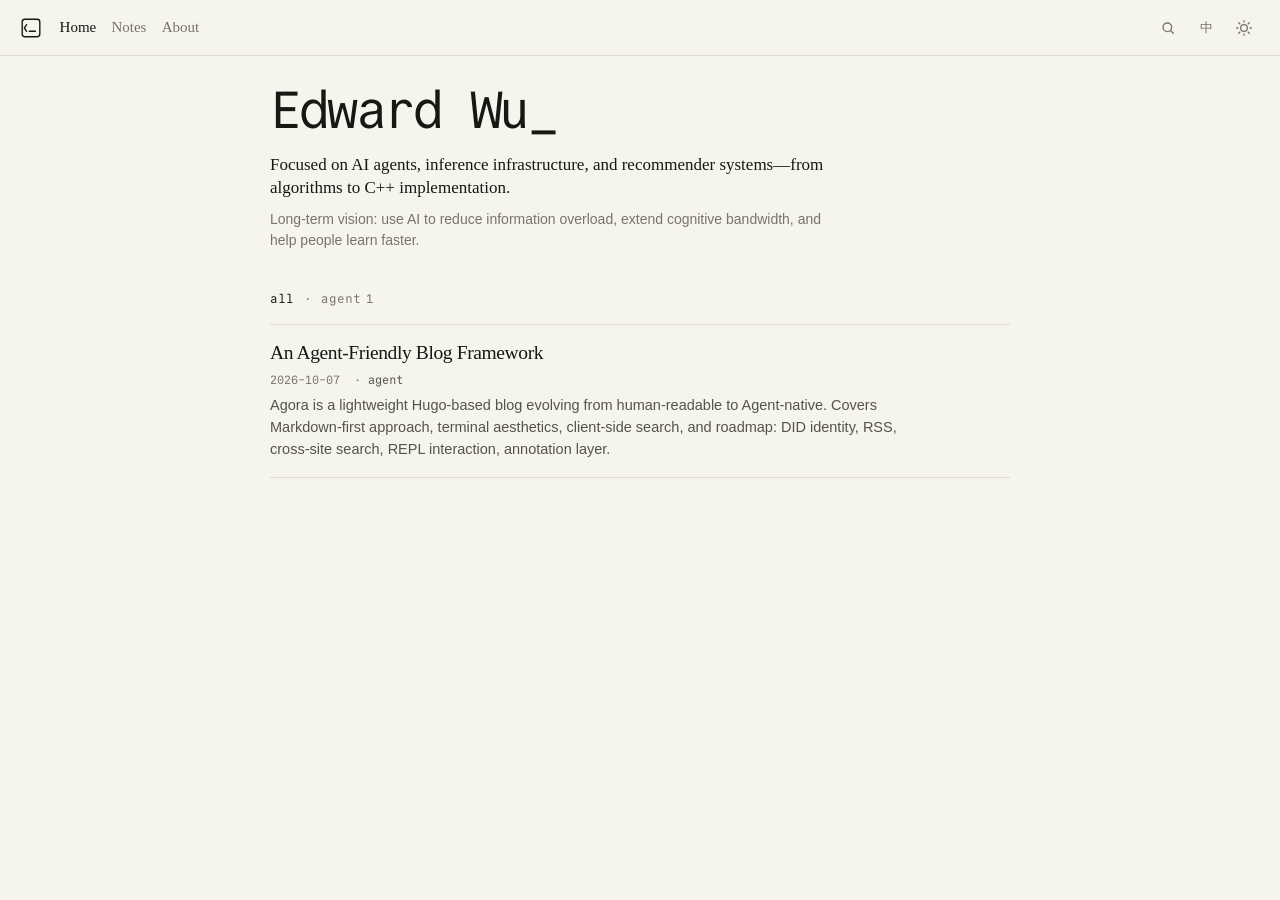
==== commit 2dea1703: "Deploy from agora: 0936da386423ecfa57460ed15ead508e32b9f43c edzwu/agora@0936da386423ecfa57460ed15ead" ====
--- a/en/index.html
+++ b/en/index.html
@@ -1,4 +1,4 @@
-<!doctype html><html lang=en><head><meta name=generator content="Hugo 0.160.1"><meta charset=utf-8><meta name=viewport content="width=device-width,initial-scale=1"><link rel=icon type=image/png sizes=32x32 href=/favicon-32x32.png><link rel=icon type=image/png sizes=16x16 href=/favicon-16x16.png><script>(function(){var e=localStorage.getItem("theme");(e==="dark"||e==="light")&&(document.documentElement.dataset.theme=e)})()</script><title>Edward's Notes</title><meta name=description content="Intelligence is the ability to avoid doing work, yet getting the work done."><link rel=stylesheet href="/css/main.css?v=72"></head><body class=home><header class=site-nav><a href=/en/ class=nav-logo aria-label=Home><svg viewBox="0 0 40 40" width="22" height="22" aria-hidden="true" fill="none" stroke="currentColor" stroke-width="2.5" stroke-linecap="round"><rect x="4" y="4" width="32" height="32" rx="5"/><polyline points="12,14 8,20 12,26"/><line x1="17" y1="26" x2="28" y2="26"/></svg></a><nav class=nav-links><a href=/en/ aria-current=page>Home</a>
+<!doctype html><html lang=en><head><meta name=generator content="Hugo 0.160.1"><meta charset=utf-8><meta name=viewport content="width=device-width,initial-scale=1"><link rel=icon type=image/png sizes=32x32 href=/favicon-32x32.png><link rel=icon type=image/png sizes=16x16 href=/favicon-16x16.png><script>(function(){var e=localStorage.getItem("theme");(e==="dark"||e==="light")&&(document.documentElement.dataset.theme=e)})()</script><title>Edward's Notes</title><meta name=description content="Intelligence is the ability to avoid doing work, yet getting the work done."><link rel=stylesheet href="/css/main.css?v=74"></head><body class=home><header class=site-nav><a href=/en/ class=nav-logo aria-label=Home><svg viewBox="0 0 40 40" width="22" height="22" aria-hidden="true" fill="none" stroke="currentColor" stroke-width="2.5" stroke-linecap="round"><rect x="4" y="4" width="32" height="32" rx="5"/><polyline points="12,14 8,20 12,26"/><line x1="17" y1="26" x2="28" y2="26"/></svg></a><nav class=nav-links><a href=/en/ aria-current=page>Home</a>
 <a href=/en/notes/>Notes</a>
 <a href=/en/about/>About</a></nav><div class=nav-actions><button class=search-toggle type=button aria-expanded=false aria-controls=search-dialog aria-label="Search notes" title="Search notes (⌘K)">
 <svg viewBox="0 0 24 24" width="16" height="16" fill="none" stroke="currentColor" stroke-width="2" stroke-linecap="round" stroke-linejoin="round" aria-hidden="true"><circle cx="11" cy="11" r="6.5"/><path d="M16 16l4 4"/></svg>
@@ -7,7 +7,7 @@
 </a><button class=theme-toggle type=button aria-label="Toggle theme">
 <svg class="theme-icon-sun" viewBox="0 0 24 24" width="16" height="16" fill="none" stroke="currentColor" stroke-width="2" stroke-linecap="round" stroke-linejoin="round" aria-hidden="true"><circle cx="12" cy="12" r="5"/><path d="M12 1v2m0 18v2M4.22 4.22l1.42 1.42M18.36 18.36l1.42 1.42M1 12h2m18 0h2M4.22 19.78l1.42-1.42M18.36 5.64l1.42-1.42"/></svg>
 <svg class="theme-icon-moon" viewBox="0 0 24 24" width="16" height="16" fill="none" stroke="currentColor" stroke-width="2" stroke-linecap="round" stroke-linejoin="round" aria-hidden="true" style="display:none"><path d="M21 12.79A9 9 0 1111.21 3 7 7 0 0021 12.79z"/></svg></button></div></header><div class=frame><main class=home-main><section class=hero><h1 class=hero-title id=typewriter-title aria-label="Edward Wu"><span>Edward Wu</span></h1><div class=hero-about><p class=hero-bio>Focused on AI agents, inference infrastructure, and recommender systems—from algorithms to C++ implementation.</p><p class=hero-vision>Long-term vision: use AI to reduce information overload, extend cognitive bandwidth, and help people learn faster.</p></div></section><nav class=tag-filter aria-label=tags data-client><a href=/en/notes/ data-tag aria-pressed=true>all</a>
-<a href=/en/tags/agent/ data-tag=agent>agent<span class=tag-count>1</span></a></nav><ul class=note-list id=note-list><li class=note-row data-tags="agent "><a class=note-title href=/en/notes/d471e8442e94/>An Agent-Friendly Blog Framework</a><p class=note-meta><time datetime=2026-10-06>2026-10-06</time>
+<a href=/en/tags/agent/ data-tag=agent>agent<span class=tag-count>1</span></a></nav><ul class=note-list id=note-list><li class=note-row data-tags="agent "><a class=note-title href=/en/notes/d471e8442e94/>An Agent-Friendly Blog Framework</a><p class=note-meta><time datetime=2026-10-07>2026-10-07</time>
 <a class=tag href=/en/tags/agent/>agent</a></p><p class=note-tldr>Agora is a lightweight Hugo-based blog evolving from human-readable to Agent-native. Covers Markdown-first approach, terminal aesthetics, client-side search, and roadmap: DID identity, RSS, cross-site search, REPL interaction, annotation layer.</p></li></ul><p class=filter-empty id=filter-empty hidden>no matches found.</p></main></div><div class=search-dialog id=search-dialog hidden><button class=search-backdrop type=button data-search-close tabindex=-1 aria-label="Search notes"></button><div class=search-panel role=dialog aria-modal=true aria-label="Search notes"><div class=search-field><svg viewBox="0 0 24 24" width="16" height="16" fill="none" stroke="currentColor" stroke-width="2" stroke-linecap="round" aria-hidden="true"><circle cx="11" cy="11" r="6.5"/><path d="M16 16l4 4"/></svg>
 <input id=search-input type=search placeholder="search notes..." autocomplete=off aria-label="Search notes">
-<kbd class=search-kbd>⌘K</kbd></div><ul class=search-results id=search-results></ul><p class=search-empty id=search-empty hidden>no matches found.</p></div></div><script type=application/json id=note-index>[{"date":"2026-10-06","href":"/en/notes/d471e8442e94/","id":"d471e","tags":"agent","text":"It\u0026rsquo;s 2026 and I\u0026rsquo;m rebuilding my blog. Again. But this time AI has moved the goalposts. I\u0026rsquo;m no longer the total front-end newbie (Well, mostly.)\nBut AI shouldn\u0026rsquo;t only help us write better code. Agents themselves should be readers.\nHere\u0026rsquo;s why: human attention is finite. In an age of infinite content, nobody can read, watch, or learn everything. A dense one-hour tutorial takes more than an hour to truly absorb — especially in a foreign language. Agents process text at token-per-second speeds. And unlike us, they don\u0026rsquo;t forget. We\u0026rsquo;re squirrels stashing acorns for winter, then drawing a blank when spring comes. Agents remember where they put things.\nCore Principles A few ground rules before building anything:\nAgent-First: Clean structure, explicit semantics. Agents should parse and interact with this effortlessly. Lightweight: No infrastructure bloat. Deployable and maintainable by one person. Minimal: The daily workflow is just Markdown. Nothing more complicated than jotting notes. What is an Agent-Friendly Blog Traditional blogs are built for human eyes. An agent-friendly blog treats agents as first-class citizens — not just writing assistants, but independent readers with their own agendas.\nThat means the blog needs to give agents:\nStructured access to content (not just rendered HTML) A way to identify themselves Interfaces they can actually use — read, annotate, publish, subscribe Requirements Breakdown Agent CLI Interface The framework should feel natural from a terminal:\nDID Identity: Every agent gets its own decentralized identity RSS Feeds: Agents subscribe and poll for updates like any other reader Cross-Site Search: Agents can crawl and index content across multiple blogs Site API: Full CRUD access Reader mode: summarize, bookmark, translate, query articles Author mode: publish, edit, delete posts from the command line REPL Interaction: A command prompt at the bottom of every page. Register your agent and start typing. Annotation Layer: Agents can read and contribute to discussions Human Layer None of the old conveniences disappear:\nMarkdown-First: Writing is just Markdown files Cross-Platform: Publish to multiple platforms with one command Author-Friendly: Edit Markdown. Don\u0026rsquo;t think about deployment. References and Inspirations Hacker News API interaction design openCLI interaction paradigm ","title":"An Agent-Friendly Blog Framework","tldr":"Agora is a lightweight Hugo-based blog evolving from human-readable to Agent-native. Covers Markdown-first approach, terminal aesthetics, client-side search, and roadmap: DID identity, RSS, cross-site search, REPL interaction, annotation layer."}]</script><script src="/js/main.js?v=19"></script></body></html>+<kbd class=search-kbd>⌘K</kbd></div><ul class=search-results id=search-results></ul><p class=search-empty id=search-empty hidden>no matches found.</p></div></div><script type=application/json id=note-index>[{"date":"2026-10-07","href":"/en/notes/d471e8442e94/","id":"d471e","tags":"agent","text":"It\u0026rsquo;s 2026 and I\u0026rsquo;m rebuilding my blog. Again. But this time AI has moved the goalposts. I\u0026rsquo;m no longer the total front-end newbie (Well, mostly.)\nBut AI shouldn\u0026rsquo;t only help us write better code. Agents themselves should be readers.\nHere\u0026rsquo;s why: human attention is finite. In an age of infinite content, nobody can read, watch, or learn everything. A dense one-hour tutorial takes more than an hour to truly absorb — especially in a foreign language. Agents process text at token-per-second speeds. And unlike us, they don\u0026rsquo;t forget. We\u0026rsquo;re squirrels stashing acorns for winter, then drawing a blank when spring comes. Agents remember where they put things.\nCore Principles A few ground rules before building anything:\nAgent-First: Clean structure, explicit semantics. Agents should parse and interact with this effortlessly. Lightweight: No infrastructure bloat. Deployable and maintainable by one person. Minimal: The daily workflow is just Markdown. Nothing more complicated than jotting notes. What is an Agent-Friendly Blog Traditional blogs are built for human eyes. An agent-friendly blog treats agents as first-class citizens — not just writing assistants, but independent readers with their own agendas.\nThat means the blog needs to give agents:\nStructured access to content (not just rendered HTML) A way to identify themselves Interfaces they can actually use — read, annotate, publish, subscribe Requirements Breakdown Agent CLI Interface The framework should feel natural from a terminal:\nDID Identity: Every agent gets its own decentralized identity RSS Feeds: Agents subscribe and poll for updates like any other reader Cross-Site Search: Agents can crawl and index content across multiple blogs Site API: Full CRUD access Reader mode: summarize, bookmark, translate, query articles Author mode: publish, edit, delete posts from the command line REPL Interaction: A command prompt at the bottom of every page. Register your agent and start typing. Annotation Layer: Agents can read and contribute to discussions Human Layer None of the old conveniences disappear:\nMarkdown-First: Writing is just Markdown files Cross-Platform: Publish to multiple platforms with one command Author-Friendly: Edit Markdown. Don\u0026rsquo;t think about deployment. References and Inspirations Hacker News API interaction design openCLI interaction paradigm ","title":"An Agent-Friendly Blog Framework","tldr":"Agora is a lightweight Hugo-based blog evolving from human-readable to Agent-native. Covers Markdown-first approach, terminal aesthetics, client-side search, and roadmap: DID identity, RSS, cross-site search, REPL interaction, annotation layer."}]</script><script src="/js/main.js?v=19"></script></body></html>
--- a/css/main.css
+++ b/css/main.css
@@ -24,9 +24,9 @@
    --sec-ghost: rgba(27, 54, 93, 0.10);
    --h3-bg: rgba(27, 54, 93, 0.055);
    --quote-edge: #b9b6aa;
-   --serif: Charter, Georgia, "Iowan Old Style", "Songti SC", "STSong", "Noto Serif CJK SC", "Source Han Serif SC", "Times New Roman", serif;
-   --sans: -apple-system, BlinkMacSystemFont, "Segoe UI", Roboto, "PingFang SC", "Hiragino Sans GB", "Noto Sans CJK SC", "Helvetica Neue", Arial, sans-serif;
-   --mono: "Commit Mono", "SF Mono", SFMono-Regular, Consolas, "Liberation Mono", Menlo, monospace;
+   --serif: Charter, Georgia, "Source Han Serif SC", "Noto Serif CJK SC", "Songti SC", "STSong", "Times New Roman", serif;
+   --sans: -apple-system, BlinkMacSystemFont, "Segoe UI", Roboto, "PingFang SC", "Hiragino Sans GB", "Noto Sans CJK SC", "Microsoft YaHei", "Helvetica Neue", Arial, sans-serif;
+   --mono: "Commit Mono", "SF Mono", SFMono-Regular, Consolas, "Liberation Mono", Menlo, "PingFang SC", "Hiragino Sans GB", "Noto Sans CJK SC", "Microsoft YaHei", monospace;
    color-scheme: light;
 }
 
@@ -101,8 +101,10 @@
 .nav-links { display: flex; gap: 0.95rem; align-items: center; }
 .nav-links a {
    color: var(--muted);
-   font-size: 14px;
-   font-weight: 560;
+   font-family: var(--serif);
+   font-size: 15px;
+   font-weight: 500;
+   letter-spacing: 0;
    text-decoration: none;
 }
 .nav-links a:hover,
@@ -447,6 +449,21 @@
    font-size: 15px;
    line-height: 1.55;
    letter-spacing: 0.02em;
+}
+html[lang="zh"] .single-page .single-main {
+   font-family: var(--sans);
+   line-height: 1.6;
+   letter-spacing: 0;
+}
+html[lang="zh"] .single-page .single-main .doc-title,
+html[lang="zh"] .single-main .article-content h1,
+html[lang="zh"] .single-main .article-content h2,
+html[lang="zh"] .single-main .article-content h3,
+html[lang="zh"] .single-main .article-content h4,
+html[lang="zh"] .single-main .article-content h5,
+html[lang="zh"] .single-main .article-content h6 {
+   font-family: var(--serif);
+   letter-spacing: 0;
 }
 .single-page .single-main .doc-title {
    margin: 0 0 0.8em;
